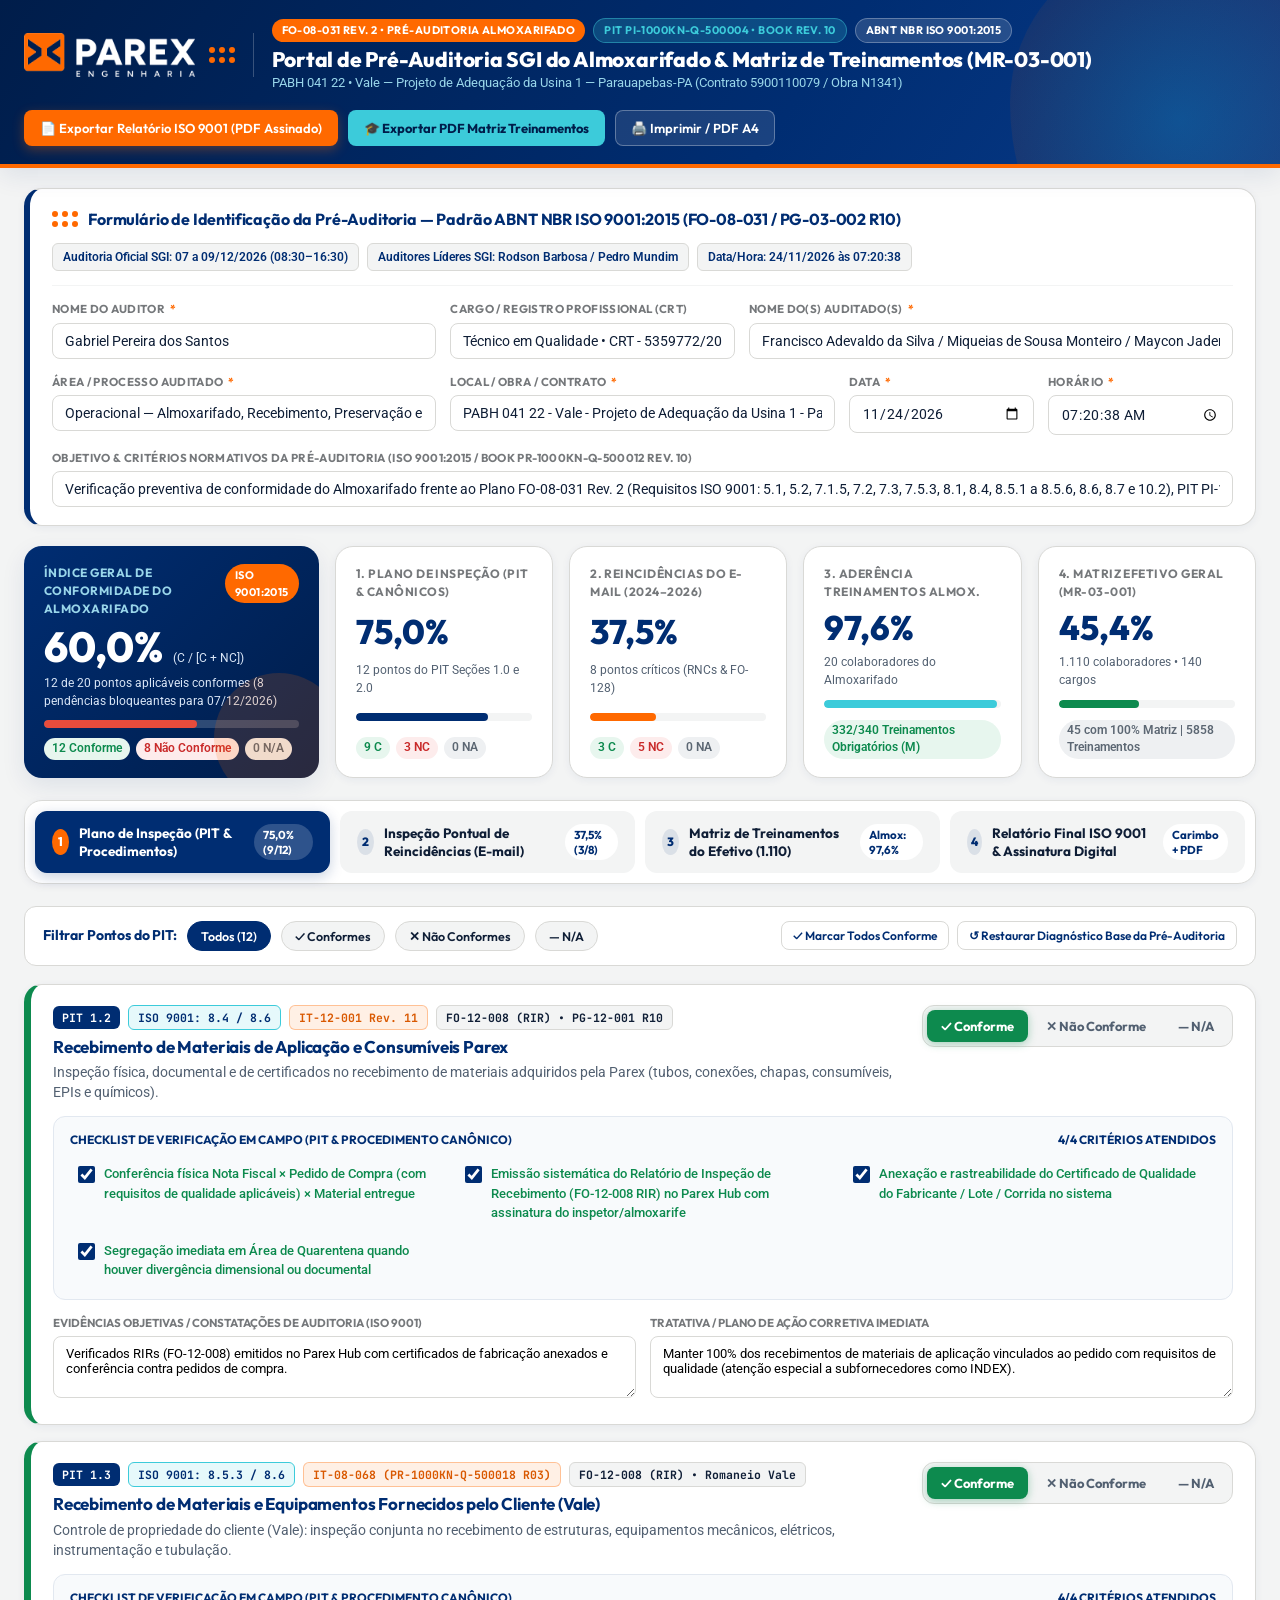
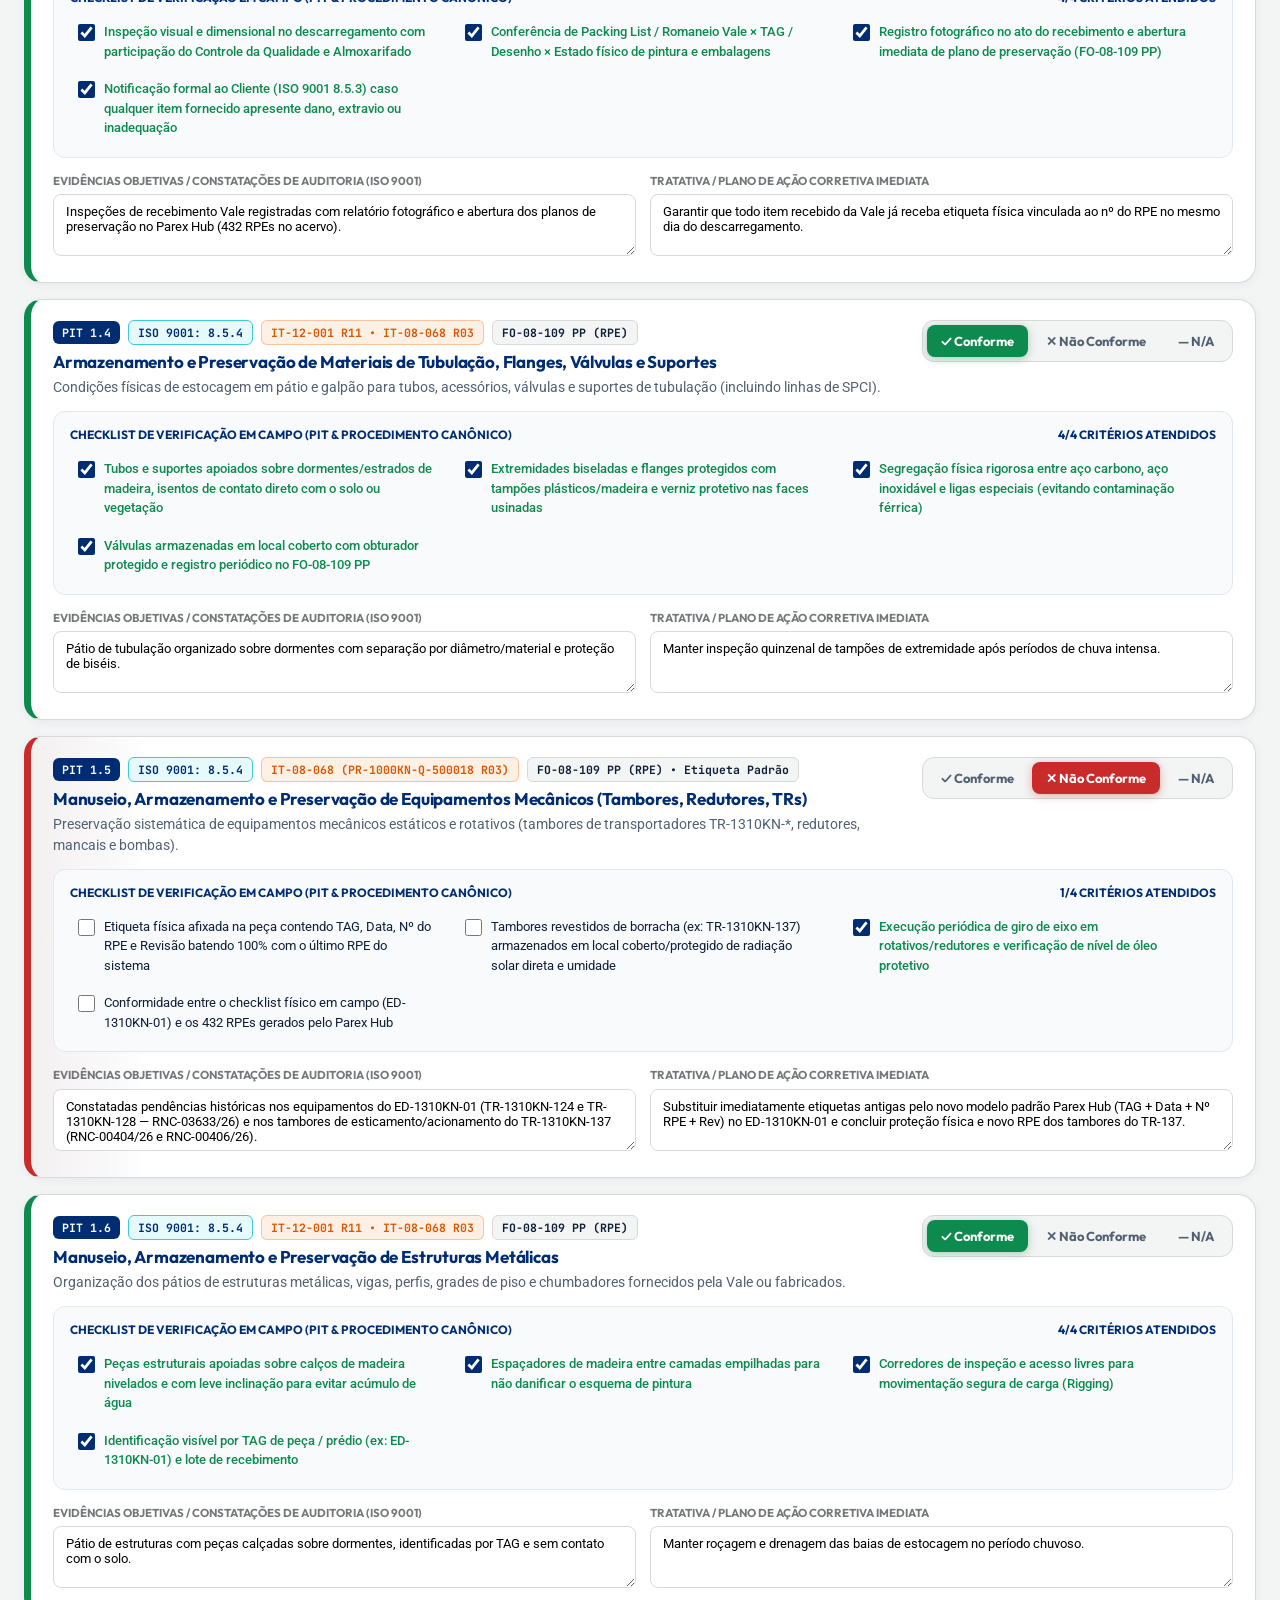
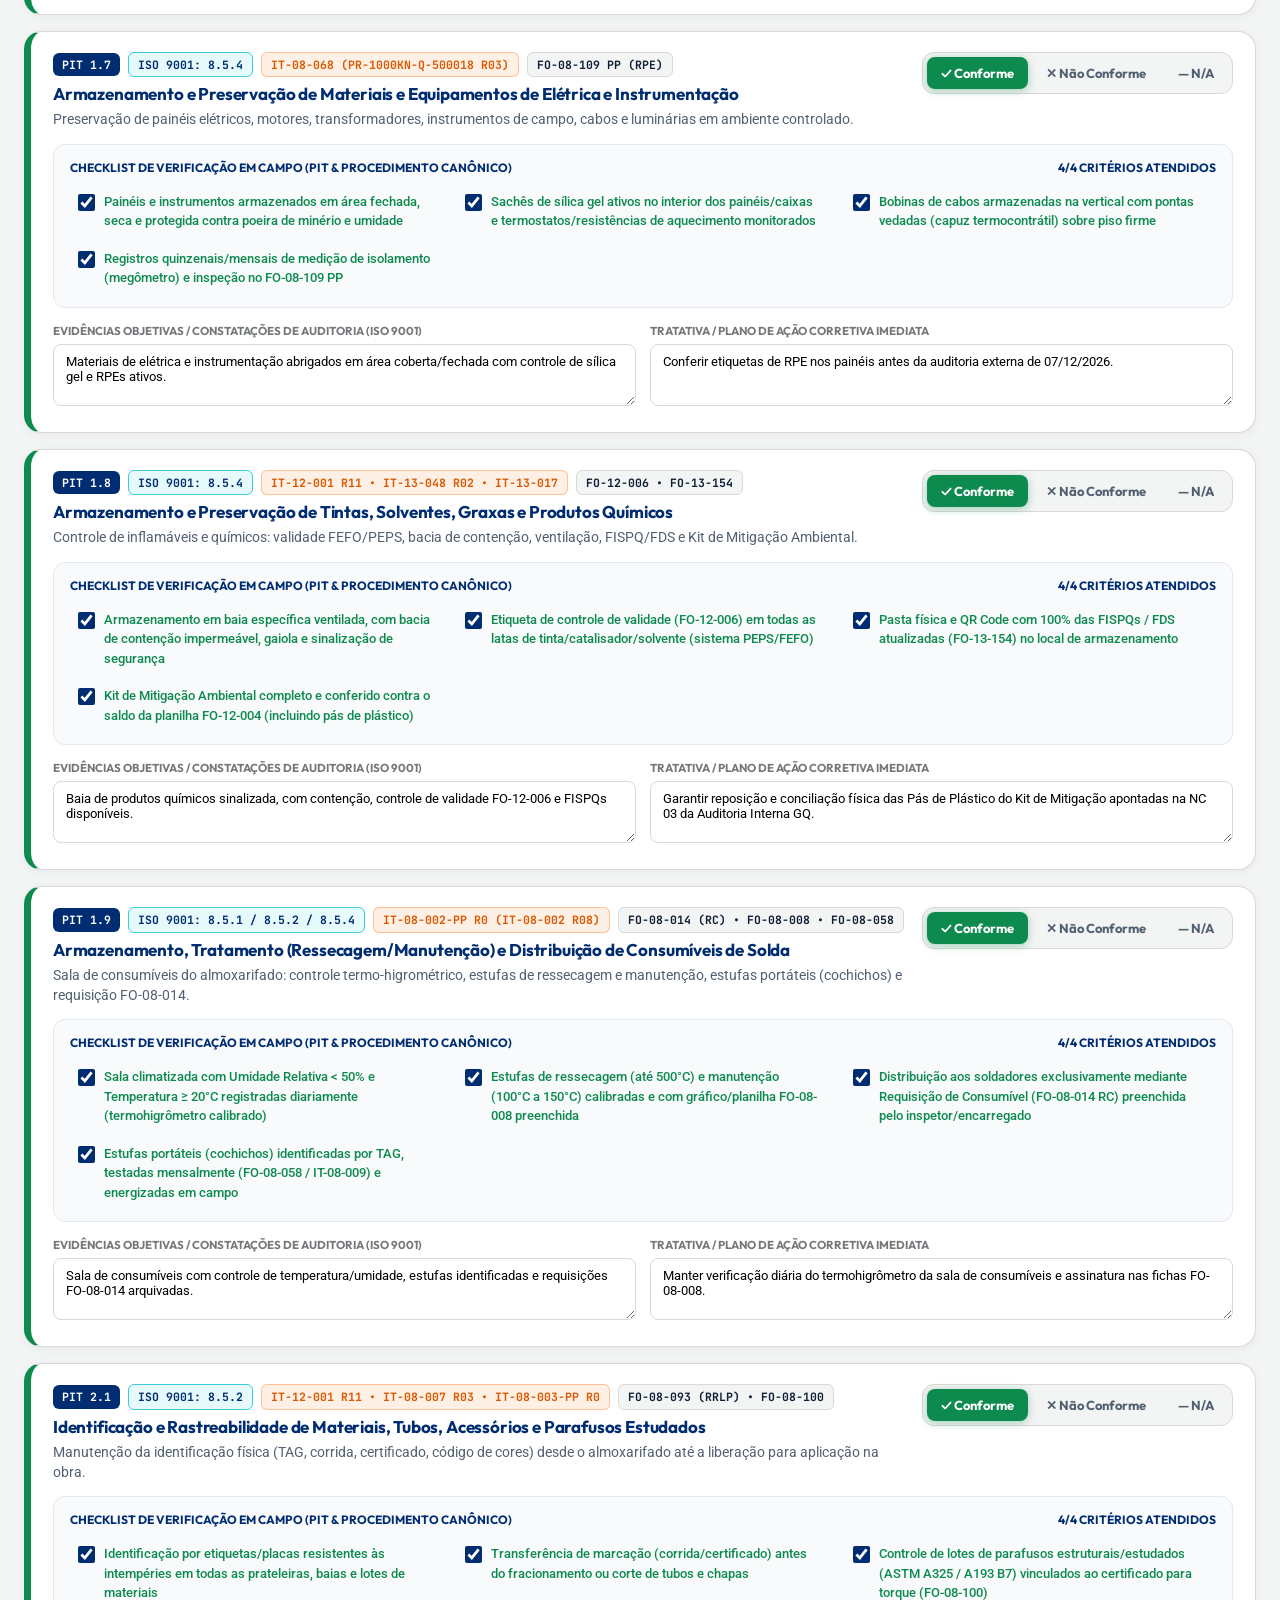
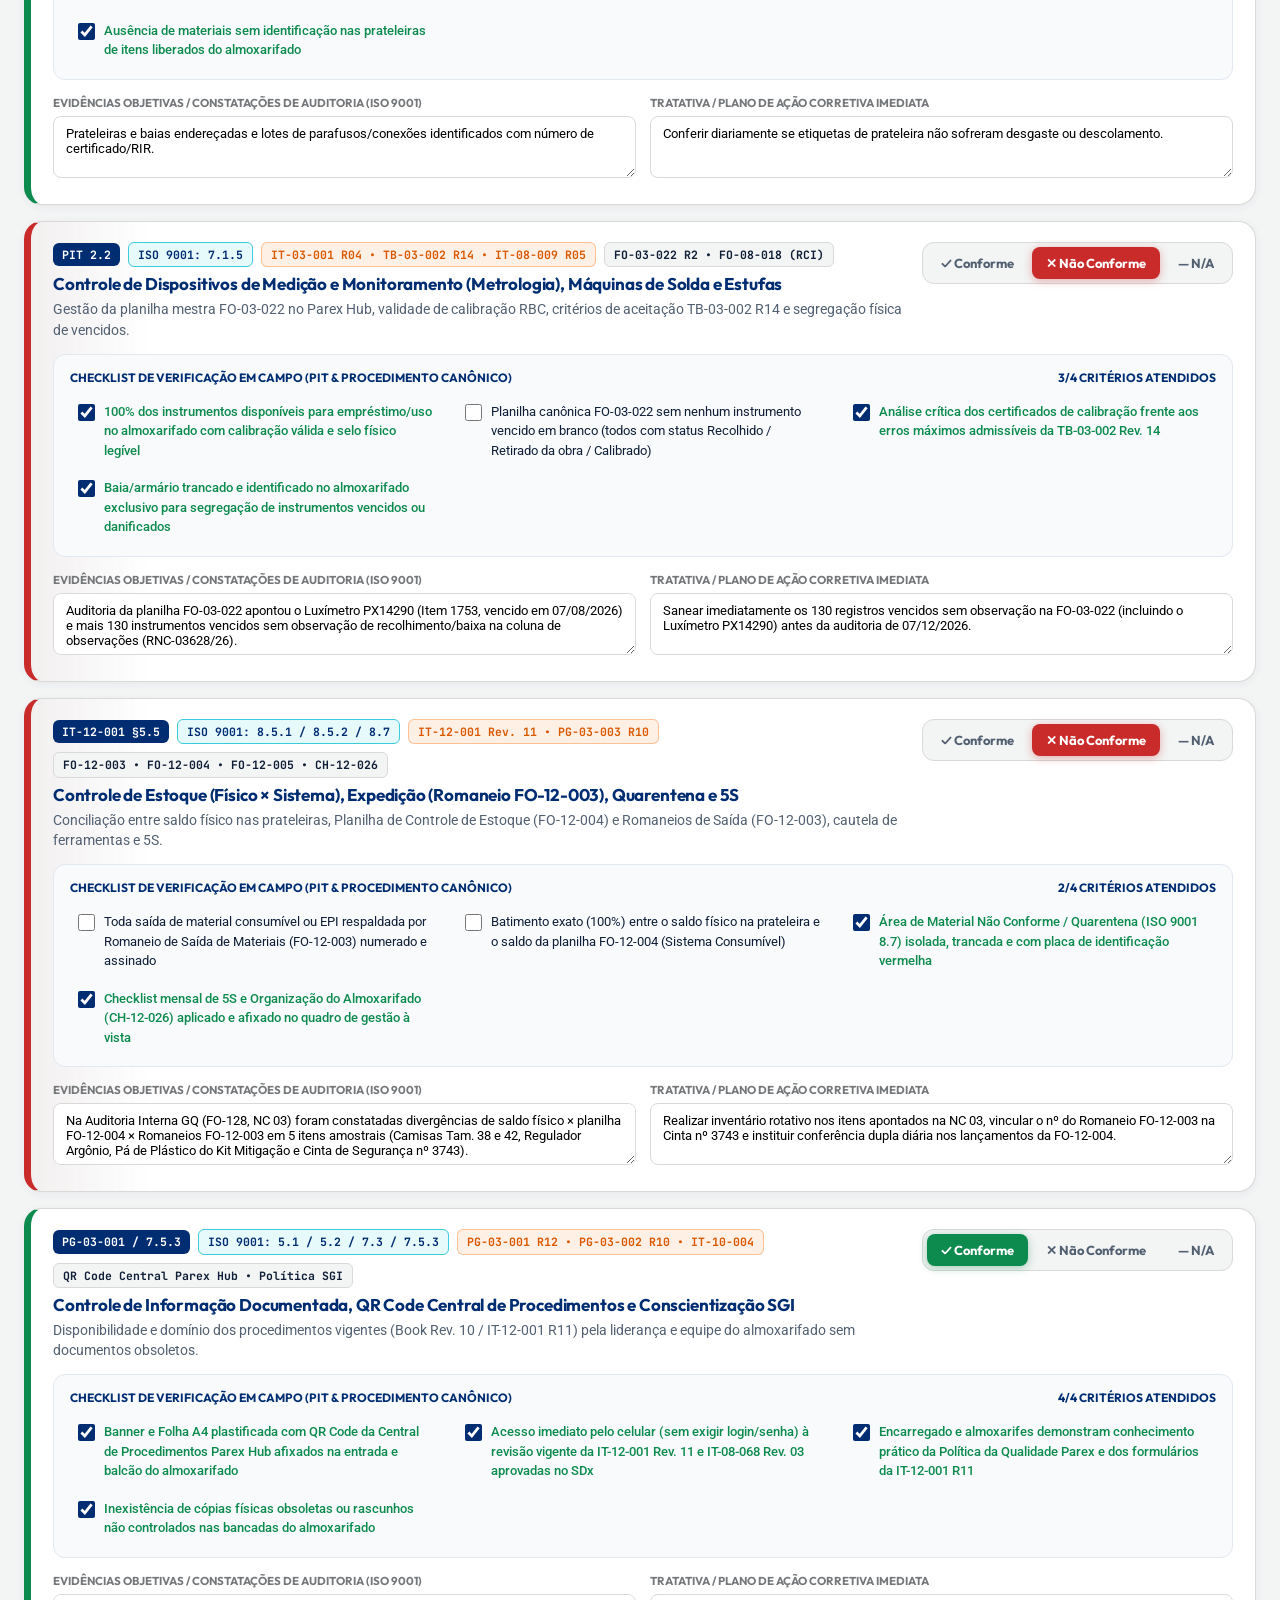
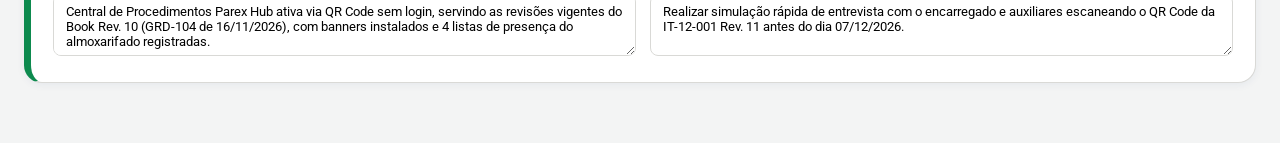
==== index.html @ 3cb8ddc9 "feat(sgi): portal pre-auditoria almoxarifado ISO 9001 + matriz treinamentos MR-03-001 (1110 efetivos" ====
<!DOCTYPE html>
<html lang="pt-BR">
<head>
  <meta charset="UTF-8" />
  <meta name="viewport" content="width=device-width, initial-scale=1.0" />
  <title>PAREX ENGENHARIA | Pré-Auditoria do Almoxarifado & Matriz de Treinamentos (ISO 9001:2015)</title>
  <link rel="icon" type="image/png" href="assets/icon-192.png" />
  <link rel="preconnect" href="https://fonts.googleapis.com" />
  <link rel="preconnect" href="https://fonts.gstatic.com" crossorigin />
  <link href="https://fonts.googleapis.com/css2?family=JetBrains+Mono:wght@500;600;700&family=Outfit:wght@300;400;600;700;800&family=Roboto:wght@400;500;700&display=swap" rel="stylesheet" />
  <link rel="stylesheet" href="styles.css" />
</head>
<body>

  <!-- ==================== TOP BRAND HEADER (PAREX BRANDBOOK 2024) ==================== -->
  <header class="brand-header">
    <div class="header-inner">
      <div class="brand-identity">
        <div class="brand-logo-wrap">
          <img src="assets/parex-logo-negativa.png" alt="Parex Engenharia S/A" class="brand-logo" />
          <div class="parex-dots" aria-hidden="true">
            <span></span><span></span><span></span>
            <span></span><span></span><span></span>
          </div>
        </div>
        <div class="brand-titles">
          <div class="doc-badge-row">
            <span class="badge-pill badge-orange">FO-08-031 REV. 2 • PRÉ-AUDITORIA ALMOXARIFADO</span>
            <span class="badge-pill badge-cyan">PIT PI-1000KN-Q-500004 • BOOK REV. 10</span>
            <span class="badge-pill badge-iso">ABNT NBR ISO 9001:2015</span>
          </div>
          <h1>Portal de Pré-Auditoria SGI do Almoxarifado &amp; Matriz de Treinamentos (MR-03-001)</h1>
          <p>PABH 041 22 • Vale — Projeto de Adequação da Usina 1 — Parauapebas-PA (Contrato 5900110079 / Obra N1341)</p>
        </div>
      </div>

      <div class="header-actions no-print">
        <button type="button" class="btn btn-primary" onclick="window.PAREX_PDF.exportFullAuditPDF()">
          <span>📄 Exportar Relatório ISO 9001 (PDF Assinado)</span>
        </button>
        <button type="button" class="btn btn-cyan" onclick="window.PAREX_PDF.exportTrainingMatrixPDF()">
          <span>🎓 Exportar PDF Matriz Treinamentos</span>
        </button>
        <button type="button" class="btn btn-outline-light" onclick="window.PAREX_APP.switchTab('relatorio'); setTimeout(() => window.print(), 250);">
          <span>🖨️ Imprimir / PDF A4</span>
        </button>
      </div>
    </div>
  </header>

  <main class="main-container">

    <!-- ==================== ISO 9001 IDENTIFICATION FORM HEADER ==================== -->
    <section class="iso-header-card" aria-label="Dados de Identificação da Auditoria ISO 9001">
      <div class="iso-card-top">
        <div class="iso-card-title">
          <div class="parex-dots" aria-hidden="true">
            <span></span><span></span><span></span>
            <span></span><span></span><span></span>
          </div>
          <h2>Formulário de Identificação da Pré-Auditoria — Padrão ABNT NBR ISO 9001:2015 (FO-08-031 / PG-03-002 R10)</h2>
        </div>
        <div class="iso-meta-badges">
          <span class="meta-tag">Auditoria Oficial SGI: 07 a 09/12/2026 (08:30–16:30)</span>
          <span class="meta-tag">Auditores Líderes SGI: Rodson Barbosa / Pedro Mundim</span>
          <span class="meta-tag" id="liveTimestampBadge">Data/Hora: --/--/---- --:--:--</span>
        </div>
      </div>

      <div class="iso-form-grid">
        <div class="form-group col-4">
          <label for="metaAuditor">Nome do Auditor <span class="req-star">*</span></label>
          <input type="text" id="metaAuditor" class="form-control" value="Gabriel Pereira dos Santos" placeholder="Nome completo do auditor" />
        </div>
        <div class="form-group col-3">
          <label for="metaAuditorRole">Cargo / Registro Profissional (CRT)</label>
          <input type="text" id="metaAuditorRole" class="form-control" value="Técnico em Qualidade • CRT - 5359772/2024" />
        </div>
        <div class="form-group col-5">
          <label for="metaAuditado">Nome do(s) Auditado(s) <span class="req-star">*</span></label>
          <input type="text" id="metaAuditado" class="form-control" value="Francisco Adevaldo da Silva / Miqueias de Sousa Monteiro / Maycon Jader P. Muniz" placeholder="Responsáveis pelo Almoxarifado / Suprimentos" />
        </div>

        <div class="form-group col-4">
          <label for="metaArea">Área / Processo Auditado <span class="req-star">*</span></label>
          <input type="text" id="metaArea" class="form-control" value="Operacional — Almoxarifado, Recebimento, Preservação e Metrologia" />
        </div>
        <div class="form-group col-4">
          <label for="metaLocal">Local / Obra / Contrato <span class="req-star">*</span></label>
          <input type="text" id="metaLocal" class="form-control" value="PABH 041 22 - Vale - Projeto de Adequação da Usina 1 - Parauapebas-PA (N1341)" />
        </div>
        <div class="form-group col-2">
          <label for="metaData">Data <span class="req-star">*</span></label>
          <input type="date" id="metaData" class="form-control" value="2026-11-24" />
        </div>
        <div class="form-group col-2">
          <label for="metaHora">Horário <span class="req-star">*</span></label>
          <input type="time" id="metaHora" class="form-control" step="1" value="09:30:00" />
        </div>

        <div class="form-group col-12">
          <label for="metaObjetivo">Objetivo &amp; Critérios Normativos da Pré-Auditoria (ISO 9001:2015 / Book PR-1000KN-Q-500012 Rev. 10)</label>
          <input type="text" id="metaObjetivo" class="form-control" value="Verificação preventiva de conformidade do Almoxarifado frente ao Plano FO-08-031 Rev. 2 (Requisitos ISO 9001: 5.1, 5.2, 7.1.5, 7.2, 7.3, 7.5.3, 8.1, 8.4, 8.5.1 a 8.5.6, 8.6, 8.7 e 10.2), PIT PI-1000KN-Q-500004 (Seções 1.0 e 2.0), Reincidências SGI 2024–2026 e Matriz MR-03-001 Rev. 8." />
        </div>
      </div>
    </section>

    <!-- ==================== EXECUTIVE COMPLIANCE SCORECARD ==================== -->
    <section class="kpi-dashboard" aria-label="Indicadores de Conformidade do Almoxarifado">
      <div class="kpi-card kpi-hero">
        <div class="kpi-top">
          <span class="kpi-label">ÍNDICE GERAL DE CONFORMIDADE DO ALMOXARIFADO</span>
          <span class="badge-pill badge-orange" id="kpiOverallBadge">ISO 9001:2015</span>
        </div>
        <div class="kpi-value-row">
          <span class="kpi-value" id="kpiOverallPct">0,0%</span>
          <span class="kpi-sub" id="kpiOverallFormula">(C / [C + NC])</span>
        </div>
        <div class="kpi-sub" id="kpiOverallSummaryText">Calculando itens auditados do PIT + Reincidências...</div>
        <div class="progress-track">
          <div class="progress-fill" id="kpiOverallBar" style="width: 0%;"></div>
        </div>
        <div class="kpi-counts">
          <span class="count-pill count-c" id="kpiOverallC">0 Conforme</span>
          <span class="count-pill count-nc" id="kpiOverallNC">0 Não Conforme</span>
          <span class="count-pill count-na" id="kpiOverallNA">0 N/A</span>
        </div>
      </div>

      <div class="kpi-card">
        <div class="kpi-top">
          <span class="kpi-label">1. PLANO DE INSPEÇÃO (PIT &amp; CANÔNICOS)</span>
        </div>
        <div class="kpi-value-row">
          <span class="kpi-value" id="kpiPitPct">0,0%</span>
        </div>
        <div class="kpi-sub" id="kpiPitSub">12 pontos do PIT Seções 1.0 e 2.0</div>
        <div class="progress-track">
          <div class="progress-fill" id="kpiPitBar" style="width: 0%; background-color: var(--parex-navy);"></div>
        </div>
        <div class="kpi-counts">
          <span class="count-pill count-c" id="kpiPitC">0 C</span>
          <span class="count-pill count-nc" id="kpiPitNC">0 NC</span>
          <span class="count-pill count-na" id="kpiPitNA">0 NA</span>
        </div>
      </div>

      <div class="kpi-card">
        <div class="kpi-top">
          <span class="kpi-label">2. REINCIDÊNCIAS DO E-MAIL (2024–2026)</span>
        </div>
        <div class="kpi-value-row">
          <span class="kpi-value" id="kpiRecPct">0,0%</span>
        </div>
        <div class="kpi-sub" id="kpiRecSub">8 pontos críticos (RNCs &amp; FO-128)</div>
        <div class="progress-track">
          <div class="progress-fill" id="kpiRecBar" style="width: 0%; background-color: var(--parex-orange);"></div>
        </div>
        <div class="kpi-counts">
          <span class="count-pill count-c" id="kpiRecC">0 C</span>
          <span class="count-pill count-nc" id="kpiRecNC">0 NC</span>
          <span class="count-pill count-na" id="kpiRecNA">0 NA</span>
        </div>
      </div>

      <div class="kpi-card">
        <div class="kpi-top">
          <span class="kpi-label">3. ADERÊNCIA TREINAMENTOS ALMOX.</span>
        </div>
        <div class="kpi-value-row">
          <span class="kpi-value" id="kpiAlmoxTrainPct">0,0%</span>
        </div>
        <div class="kpi-sub" id="kpiAlmoxTrainSub">20 colaboradores do Almoxarifado</div>
        <div class="progress-track">
          <div class="progress-fill" id="kpiAlmoxTrainBar" style="width: 0%; background-color: var(--parex-cyan);"></div>
        </div>
        <div class="kpi-counts">
          <span class="count-pill count-c" id="kpiAlmoxTrainDone">0 Treinamentos OK</span>
        </div>
      </div>

      <div class="kpi-card">
        <div class="kpi-top">
          <span class="kpi-label">4. MATRIZ EFETIVO GERAL (MR-03-001)</span>
        </div>
        <div class="kpi-value-row">
          <span class="kpi-value" id="kpiGlobalTrainPct">0,0%</span>
        </div>
        <div class="kpi-sub" id="kpiGlobalTrainSub">1.110 colaboradores • 140 cargos</div>
        <div class="progress-track">
          <div class="progress-fill" id="kpiGlobalTrainBar" style="width: 0%; background-color: var(--status-c);"></div>
        </div>
        <div class="kpi-counts">
          <span class="count-pill count-na" id="kpiGlobalTrainCount">0 Colaboradores Qualificados</span>
        </div>
      </div>
    </section>

    <!-- ==================== NAVIGATION TABS ==================== -->
    <nav class="nav-tabs-bar" aria-label="Navegação de Módulos da Pré-Auditoria">
      <button type="button" class="nav-tab active" data-tab="pit" onclick="window.PAREX_APP.switchTab('pit')">
        <span class="nav-tab-left">
          <span class="tab-num">1</span>
          <span>Plano de Inspeção (PIT &amp; Procedimentos)</span>
        </span>
        <span class="tab-badge" id="badgeTabPit">12 Itens</span>
      </button>

      <button type="button" class="nav-tab" data-tab="reincidencias" onclick="window.PAREX_APP.switchTab('reincidencias')">
        <span class="nav-tab-left">
          <span class="tab-num">2</span>
          <span>Inspeção Pontual de Reincidências (E-mail)</span>
        </span>
        <span class="tab-badge" id="badgeTabRec">8 Críticos</span>
      </button>

      <button type="button" class="nav-tab" data-tab="treinamentos" onclick="window.PAREX_APP.switchTab('treinamentos')">
        <span class="nav-tab-left">
          <span class="tab-num">3</span>
          <span>Matriz de Treinamentos do Efetivo (1.110)</span>
        </span>
        <span class="tab-badge" id="badgeTabTrain">140 Cargos</span>
      </button>

      <button type="button" class="nav-tab" data-tab="relatorio" onclick="window.PAREX_APP.switchTab('relatorio')">
        <span class="nav-tab-left">
          <span class="tab-num">4</span>
          <span>Relatório Final ISO 9001 &amp; Assinatura Digital</span>
        </span>
        <span class="tab-badge" id="badgeTabReport">Carimbo + PDF</span>
      </button>
    </nav>

    <!-- ==================== TAB 1: PLANO DE INSPEÇÃO (PIT & PROCEDIMENTOS CANÔNICOS) ==================== -->
    <section id="panel-pit" class="tab-panel active" aria-label="Pontos do Plano de Inspeção PIT e Procedimentos Canônicos">
      <div class="section-toolbar">
        <div class="toolbar-left">
          <strong class="font-display" style="color: var(--parex-navy);">Filtrar Pontos do PIT:</strong>
          <button type="button" class="filter-chip active" data-pit-filter="ALL" onclick="window.PAREX_APP.filterPit('ALL')">Todos (12)</button>
          <button type="button" class="filter-chip" data-pit-filter="C" onclick="window.PAREX_APP.filterPit('C')">✓ Conformes</button>
          <button type="button" class="filter-chip" data-pit-filter="NC" onclick="window.PAREX_APP.filterPit('NC')">✕ Não Conformes</button>
          <button type="button" class="filter-chip" data-pit-filter="NA" onclick="window.PAREX_APP.filterPit('NA')">— N/A</button>
        </div>
        <div class="toolbar-right">
          <button type="button" class="btn btn-sm btn-outline" onclick="window.PAREX_APP.markAllSection('pit', 'C')">✓ Marcar Todos Conforme</button>
          <button type="button" class="btn btn-sm btn-outline" onclick="window.PAREX_APP.resetToBaseline()">↺ Restaurar Diagnóstico Base da Pré-Auditoria</button>
        </div>
      </div>

      <div id="pitCardsContainer" class="inspection-grid"></div>
    </section>

    <!-- ==================== TAB 2: INSPEÇÃO PONTUAL DE REINCIDÊNCIAS DO E-MAIL ==================== -->
    <section id="panel-reincidencias" class="tab-panel" aria-label="Inspeção Pontual de Reincidências do Almoxarifado">
      <div class="section-toolbar">
        <div class="toolbar-left">
          <strong class="font-display" style="color: var(--parex-navy);">Reincidências SGI (E-mail 23/11/2026 — Gleidson Mesquita &amp; Edson Batista + FO-128):</strong>
          <button type="button" class="filter-chip active" data-rec-filter="ALL" onclick="window.PAREX_APP.filterRec('ALL')">Todas (8)</button>
          <button type="button" class="filter-chip" data-rec-filter="NC" onclick="window.PAREX_APP.filterRec('NC')">✕ Pendentes / Não Conformes</button>
          <button type="button" class="filter-chip" data-rec-filter="C" onclick="window.PAREX_APP.filterRec('C')">✓ Saneadas / Conformes</button>
        </div>
        <div class="toolbar-right">
          <button type="button" class="btn btn-sm btn-primary" onclick="window.PAREX_PDF.exportRecurrencesPDF()">📄 Exportar Relatório Pontual de Reincidências (PDF Assinado)</button>
        </div>
      </div>

      <div id="recCardsContainer" class="inspection-grid"></div>
    </section>

    <!-- ==================== TAB 3: MATRIZ DE TREINAMENTOS DO EFETIVO (MR-03-001 × 1.110) ==================== -->
    <section id="panel-treinamentos" class="tab-panel" aria-label="Matriz de Treinamentos do Efetivo MR-03-001">
      <div class="section-toolbar">
        <div class="toolbar-left">
          <strong class="font-display" style="color: var(--parex-navy);">Atalhos de Setor (MR-03-001 R8):</strong>
          <button type="button" class="filter-chip active" data-sector-chip="ADM::Almoxarifado" onclick="window.PAREX_APP.setMatrixSectorFilter('ADM::Almoxarifado')">📦 Só Almoxarifado (20)</button>
          <button type="button" class="filter-chip" data-sector-chip="ALL" onclick="window.PAREX_APP.setMatrixSectorFilter('ALL')">👥 Todo o Efetivo (1.110)</button>
          <button type="button" class="filter-chip" data-sector-chip="ADM::Controle da qualidade" onclick="window.PAREX_APP.setMatrixSectorFilter('ADM::Controle da qualidade')">🔍 Controle da Qualidade (34)</button>
          <button type="button" class="filter-chip" data-sector-chip="OP::Solda" onclick="window.PAREX_APP.setMatrixSectorFilter('OP::Solda')">🔥 Solda (99)</button>
          <button type="button" class="filter-chip" data-sector-chip="ADM::Compras" onclick="window.PAREX_APP.setMatrixSectorFilter('ADM::Compras')">🛒 Suprimentos / Compras</button>
          <button type="button" class="filter-chip" data-sector-chip="AUDIT_HIGHLIGHTS" onclick="window.PAREX_APP.setMatrixSectorFilter('AUDIT_HIGHLIGHTS')">⚠️ Citados no E-mail / Auditoria</button>
        </div>
        <div class="toolbar-right">
          <button type="button" class="btn btn-sm btn-cyan" onclick="window.PAREX_PDF.exportTrainingMatrixPDF()">📄 Exportar Relatório PDF da Matriz (Com Carimbo e Rubrica)</button>
        </div>
      </div>

      <div class="matrix-layout">
        <!-- Left Column: Filterable Roster of 1,110 Employees -->
        <aside class="employee-roster-card">
          <div class="roster-header">
            <h3>Efetivo Presente (23/11/2026)</h3>
            <span class="badge-pill badge-orange" id="rosterCountBadge">20 Colaboradores</span>
          </div>

          <div class="roster-filters">
            <div class="form-group">
              <label for="matrixSectorSelect">1. Filtrar por Área / Disciplina da Matriz (MR-03-001)</label>
              <select id="matrixSectorSelect" class="form-control" onchange="window.PAREX_APP.onMatrixFilterChange()"></select>
            </div>

            <div class="form-group">
              <label for="matrixCargoSelect">2. Filtrar por Cargo / Função (140 Cargos)</label>
              <select id="matrixCargoSelect" class="form-control" onchange="window.PAREX_APP.onMatrixFilterChange()"></select>
            </div>

            <div style="display: grid; grid-template-columns: 1fr 1fr; gap: 8px;">
              <div class="form-group">
                <label for="matrixStatusSelect">3. Status Ponto</label>
                <select id="matrixStatusSelect" class="form-control" onchange="window.PAREX_APP.onMatrixFilterChange()">
                  <option value="ALL">Todos os Status</option>
                  <option value="PRESENTE">PRESENTE (Dia/Turno)</option>
                  <option value="FALTA">FALTA</option>
                  <option value="FÉRIAS">FÉRIAS</option>
                  <option value="FOLGA">FOLGA DE CAMPO</option>
                  <option value="ATESTADO">ATESTADO</option>
                </select>
              </div>
              <div class="form-group">
                <label for="matrixSearchInput">4. Buscar Nome / Chapa</label>
                <input type="search" id="matrixSearchInput" class="form-control" placeholder="Ex: Miqueias, 030282..." oninput="window.PAREX_APP.onMatrixFilterChange()" />
              </div>
            </div>
          </div>

          <div id="employeeRosterList" class="roster-list"></div>
        </aside>

        <!-- Right Column: Selected Employee Qualification Matrix -->
        <div class="employee-detail-card" id="employeeDetailPanel">
          <!-- Populated dynamically by app.js -->
        </div>
      </div>
    </section>

    <!-- ==================== TAB 4: RELATÓRIO FINAL ISO 9001 & ASSINATURA DIGITAL ==================== -->
    <section id="panel-relatorio" class="tab-panel" aria-label="Relatório Consolidado de Pré-Auditoria e Assinatura Digital">
      <div class="section-toolbar no-print">
        <div class="toolbar-left">
          <strong class="font-display" style="color: var(--parex-navy);">Exportação Oficial com Assinatura Digital, Carimbo, Rubrica, Data e Horário:</strong>
        </div>
        <div class="toolbar-right">
          <button type="button" class="btn btn-primary" onclick="window.PAREX_PDF.exportFullAuditPDF()">📄 Baixar PDF Completo ISO 9001</button>
          <button type="button" class="btn btn-navy" onclick="window.PAREX_PDF.exportRecurrencesPDF()">🎯 Baixar PDF Reincidências</button>
          <button type="button" class="btn btn-cyan" onclick="window.PAREX_PDF.exportTrainingMatrixPDF()">🎓 Baixar PDF Matriz Treinamentos</button>
          <button type="button" class="btn btn-outline" onclick="window.print()">🖨️ Imprimir A4</button>
          <button type="button" class="btn btn-outline" onclick="window.PAREX_APP.exportBackupJSON()">💾 Exportar JSON</button>
          <button type="button" class="btn btn-outline" onclick="window.PAREX_APP.shareWhatsAppSummary()">📲 Resumo WhatsApp</button>
        </div>
      </div>

      <div class="report-sheet" id="printableReportSheet">
        <div class="report-sheet-header">
          <div style="display: flex; align-items: center; gap: 16px;">
            <img src="assets/parex-logo-positiva.png" alt="Parex Engenharia S/A" class="report-logo-pos" />
            <div>
              <div style="font-family: 'Outfit', sans-serif; font-size: 11px; font-weight: 800; color: var(--parex-orange); text-transform: uppercase; letter-spacing: 0.05em;">
                SISTEMA DE GESTÃO INTEGRADO — QUALIDADE (ABNT NBR ISO 9001:2015)
              </div>
              <h2 style="font-size: 20px; font-weight: 800; color: var(--parex-navy);">
                RELATÓRIO DE PRÉ-AUDITORIA DO ALMOXARIFADO &amp; MATRIZ DE TREINAMENTOS
              </h2>
              <div style="font-size: 12.5px; color: var(--parex-text-muted);">
                Baseado no Plano da Auditoria FO-08-031 Rev. 2 • PIT PI-1000KN-Q-500004 • Book PR-1000KN-Q-500012 Rev. 10 • MR-03-001 Rev. 8
              </div>
            </div>
          </div>

          <div class="report-doc-box">
            <div><strong>Código: FO-08-031 / PG-03-002 R10</strong></div>
            <div>Contrato Vale: 5900110079 (Obra N1341)</div>
            <div>Escopo: PABH 041 22 — Adequação da Usina 1</div>
            <div id="reportHeaderTimestamp">Emissão: 24/11/2026 09:30:00</div>
          </div>
        </div>

        <!-- Identification Table -->
        <table class="report-meta-table">
          <tbody>
            <tr>
              <th>Auditor Responsável</th>
              <td id="repAuditor">Gabriel Pereira dos Santos (Técnico em Qualidade • CRT - 5359772/2024)</td>
              <th>Data e Horário</th>
              <td id="repDataHora">24/11/2026 às 09:30:00</td>
            </tr>
            <tr>
              <th>Auditado(s)</th>
              <td id="repAuditado">Francisco Adevaldo da Silva / Miqueias de Sousa Monteiro / Maycon Jader P. Muniz</td>
              <th>Área / Setor</th>
              <td id="repArea">Operacional — Almoxarifado, Recebimento, Preservação e Metrologia</td>
            </tr>
            <tr>
              <th>Local / Escopo</th>
              <td colspan="3" id="repLocal">PABH 041 22 - Vale - Projeto de Adequação da Usina 1 - Parauapebas-PA (N1341)</td>
            </tr>
            <tr>
              <th>Critérios ISO 9001</th>
              <td colspan="3" id="repObjetivo">Requisitos ISO 9001:2015 aplicáveis ao Almoxarifado: 5.1, 5.2, 7.1.5, 7.2, 7.3, 7.5.3, 8.1, 8.4, 8.5.1, 8.5.2, 8.5.3, 8.5.4, 8.5.6, 8.6, 8.7 e 10.2.</td>
            </tr>
          </tbody>
        </table>

        <!-- Executive Scorecard Boxes -->
        <div class="report-summary-grid">
          <div class="report-summary-box" style="border-color: var(--parex-navy); background: #F0F5FC;">
            <div style="font-size: 11px; font-weight: 700; text-transform: uppercase; color: var(--parex-navy);">CONFORMIDADE GERAL ALMOXARIFADO</div>
            <div class="big-num" id="repOverallPct">0,0%</div>
            <div style="font-size: 11.5px; color: var(--parex-text-muted);" id="repOverallCounts">0 C / 0 NC / 0 NA</div>
          </div>
          <div class="report-summary-box">
            <div style="font-size: 11px; font-weight: 700; text-transform: uppercase; color: var(--parex-cool-gray-9);">PLANO DE INSPEÇÃO (PIT)</div>
            <div class="big-num" id="repPitPct">0,0%</div>
            <div style="font-size: 11.5px; color: var(--parex-text-muted);" id="repPitCounts">0 C / 0 NC</div>
          </div>
          <div class="report-summary-box">
            <div style="font-size: 11px; font-weight: 700; text-transform: uppercase; color: var(--parex-orange-dark);">REINCIDÊNCIAS (E-MAIL SGI)</div>
            <div class="big-num" id="repRecPct" style="color: var(--parex-orange-dark);">0,0%</div>
            <div style="font-size: 11.5px; color: var(--parex-text-muted);" id="repRecCounts">0 C / 0 NC</div>
          </div>
          <div class="report-summary-box">
            <div style="font-size: 11px; font-weight: 700; text-transform: uppercase; color: var(--status-c);">MATRIZ TREINAMENTOS ALMOX.</div>
            <div class="big-num" id="repTrainPct" style="color: var(--status-c);">0,0%</div>
            <div style="font-size: 11.5px; color: var(--parex-text-muted);" id="repTrainCounts">20 Colaboradores Auditados</div>
          </div>
        </div>

        <!-- Detailed Tables Rendered Dynamically -->
        <h3 style="font-size: 15px; color: var(--parex-navy); margin-bottom: 8px; text-transform: uppercase;">
          1. Resultados do Plano de Inspeção do Almoxarifado (PIT PI-1000KN-Q-500004 &amp; Procedimentos Canônicos)
        </h3>
        <table class="report-table" id="repPitTable">
          <thead>
            <tr>
              <th style="width: 11%;">Código / ISO</th>
              <th style="width: 24%;">Ponto de Inspeção &amp; Procedimento</th>
              <th style="width: 11%;">Status</th>
              <th style="width: 29%;">Evidências Objetivas Constatadas</th>
              <th style="width: 25%;">Tratativa / Ação Corretiva</th>
            </tr>
          </thead>
          <tbody></tbody>
        </table>

        <h3 style="font-size: 15px; color: var(--parex-navy); margin-bottom: 8px; text-transform: uppercase;">
          2. Inspeção Pontual de Reincidências e Pendências Críticas do Almoxarifado (E-mail SGI 23/11/2026 &amp; FO-128)
        </h3>
        <table class="report-table" id="repRecTable">
          <thead>
            <tr>
              <th style="width: 13%;">RNC / Histórico</th>
              <th style="width: 24%;">Reincidência / Escopo Pontual</th>
              <th style="width: 11%;">Status</th>
              <th style="width: 27%;">Verificação Física &amp; Documental</th>
              <th style="width: 25%;">Plano de Ação / Bloqueio</th>
            </tr>
          </thead>
          <tbody></tbody>
        </table>

        <h3 style="font-size: 15px; color: var(--parex-navy); margin-bottom: 8px; text-transform: uppercase;">
          3. Resumo de Conformidade da Matriz de Treinamentos — Equipe do Almoxarifado &amp; Destaques da Auditoria (MR-03-001 Rev. 8)
        </h3>
        <table class="report-table" id="repTrainTable">
          <thead>
            <tr>
              <th style="width: 9%;">Chapa</th>
              <th style="width: 26%;">Colaborador</th>
              <th style="width: 22%;">Cargo / Função</th>
              <th style="width: 11%;">Status Ponto</th>
              <th style="width: 18%;">Obrigatórios (M) Concluídos</th>
              <th style="width: 14%;">% Aderência</th>
            </tr>
          </thead>
          <tbody></tbody>
        </table>

        <!-- ==================== MANDATORY SIGNATURE, STAMP & RUBRIC FOOTER ==================== -->
        <div class="signature-footer-panel">
          <div class="signatures-grid">
            <!-- Auditor Official Stamp + Blue Ink Rubric -->
            <div class="sig-box sig-box-auditor">
              <div style="font-family: 'Outfit', sans-serif; font-size: 11.5px; font-weight: 700; color: var(--parex-navy); text-transform: uppercase;">
                ASSINATURA DIGITAL, CARIMBO E RUBRICA DO AUDITOR
              </div>
              <div class="stamp-rubric-container">
                <img src="assets/carimbo-gabriel.png" alt="Carimbo e Rubrica Gabriel Pereira dos Santos - Técnico em Qualidade CRT 5359772/2024" class="stamp-img" />
              </div>
              <div class="sig-line">
                <div class="sig-name" id="sigAuditorName">Gabriel Pereira dos Santos</div>
                <div class="sig-role" id="sigAuditorRole">Técnico em Qualidade • CRT - 5359772/2024 • Parex Engenharia S/A</div>
                <div class="sig-timestamp-bar">
                  <span>🔏 ASSINADO EM:</span>
                  <span id="sigTimestampText">24/11/2026 às 09:30:00</span>
                </div>
              </div>
            </div>

            <!-- Auditee Digital Signature Pad -->
            <div class="sig-box">
              <div style="font-family: 'Outfit', sans-serif; font-size: 11.5px; font-weight: 700; color: var(--parex-cool-gray-9); text-transform: uppercase;">
                CIÊNCIA DO(S) AUDITADO(S) — ALMOXARIFADO / SUPRIMENTOS
              </div>
              <div class="auditee-canvas-wrap">
                <canvas id="auditeeSigCanvas" width="340" height="115" title="Assine aqui com o mouse ou toque"></canvas>
                <div class="no-print" style="display: flex; gap: 8px;">
                  <button type="button" class="btn btn-sm btn-outline" onclick="window.PAREX_APP.clearAuditeeSignature()">Limpar Rubrica do Auditado</button>
                  <button type="button" class="btn btn-sm btn-outline" onclick="window.PAREX_APP.stampAuditeeAck()">Gerar Rubrica Digital de Ciência</button>
                </div>
              </div>
              <div class="sig-line">
                <div class="sig-name" id="sigAuditadoName">Francisco Adevaldo da Silva / Miqueias de Sousa Monteiro</div>
                <div class="sig-role" id="sigAuditadoArea">Responsável pela Área Auditada — Almoxarifado Usina 1 (N1341)</div>
                <div class="sig-timestamp-bar" style="background: var(--parex-cool-gray-9);">
                  <span>📅 DATA / HORA:</span>
                  <span id="sigAuditadoTimestampText">24/11/2026 às 09:30:00</span>
                </div>
              </div>
            </div>
          </div>
        </div>
      </div>
    </section>

  </main>

  <!-- Scripts -->
  <script src="assets/vendor/jspdf.umd.min.js"></script>
  <script src="assets-b64.js"></script>
  <script src="data.js"></script>
  <script src="app.js"></script>
  <script src="pdf-export.js"></script>
</body>
</html>
---- styles.css ----
/* ==========================================================================
   PAREX ENGENHARIA S/A — BRANDBOOK 2024 OFFICIAL DESIGN SYSTEM
   Pré-Auditoria do Almoxarifado & Matriz de Treinamentos (ISO 9001:2015)
   Colors:
     - Pantone 288 C (Primary Navy):   #002D72
     - Pantone 1505 C (Vibrant Orange): #FF6900
     - Ice Background:                  #F3F4F4
     - Pantone 2226 C (Support Cyan):   #3CCBDA
     - Pantone 2975 C (Light Sky):      #99D6EA
     - Pantone 489 C (Warm Peach):      #ECC3B2
     - Pantone Warm Gray 1 C:           #D7D2CB
     - Pantone Cool Grey 1 C:           #D9D9D6
     - Pantone Cool Grey 9 C:           #75787B
   Typography: Outfit (Display/Headings) + Roboto (Body) + JetBrains Mono
   ========================================================================== */

:root {
  --parex-navy: #002D72;
  --parex-navy-dark: #001D4A;
  --parex-navy-light: #0A4194;
  --parex-orange: #FF6900;
  --parex-orange-dark: #D95800;
  --parex-orange-soft: #FFF0E5;
  --parex-cyan: #3CCBDA;
  --parex-cyan-soft: #E6F9FB;
  --parex-sky: #99D6EA;
  --parex-peach: #ECC3B2;
  --parex-warm-gray: #D7D2CB;
  --parex-cool-gray-1: #D9D9D6;
  --parex-cool-gray-9: #75787B;
  --parex-bg: #F3F4F4;
  --parex-surface: #FFFFFF;
  --parex-text: #0F1E36;
  --parex-text-muted: #526071;
  --parex-border: #D9D9D6;

  --status-c: #0D8A4E;
  --status-c-bg: #E7F6EE;
  --status-c-border: #86D4AE;
  --status-nc: #C92A2A;
  --status-nc-bg: #FDECEC;
  --status-nc-border: #F59F9F;
  --status-na: #5C6773;
  --status-na-bg: #EEF0F2;
  --status-na-border: #C5CCD3;
  --status-warn: #D95800;
  --status-warn-bg: #FFF3E6;

  --radius-sm: 8px;
  --radius-md: 12px;
  --radius-lg: 18px;
  --radius-xl: 24px;
  --shadow-sm: 0 2px 8px rgba(0, 45, 114, 0.06);
  --shadow-md: 0 8px 24px rgba(0, 45, 114, 0.09);
  --shadow-lg: 0 14px 36px rgba(0, 45, 114, 0.14);
}

* {
  box-sizing: border-box;
  margin: 0;
  padding: 0;
}

html, body {
  font-family: 'Roboto', -apple-system, BlinkMacSystemFont, sans-serif;
  background-color: var(--parex-bg);
  color: var(--parex-text);
  line-height: 1.5;
  font-size: 14px;
  -webkit-font-smoothing: antialiased;
}

h1, h2, h3, h4, h5, h6, .font-display {
  font-family: 'Outfit', sans-serif;
  letter-spacing: -0.01em;
}

.mono {
  font-family: 'JetBrains Mono', monospace;
}

/* ==================== TOP BRAND HEADER ==================== */
.brand-header {
  background: linear-gradient(125deg, var(--parex-navy-dark) 0%, var(--parex-navy) 62%, #083B8A 100%);
  color: #FFFFFF;
  position: relative;
  overflow: hidden;
  border-bottom: 4px solid var(--parex-orange);
  box-shadow: var(--shadow-md);
}

.brand-header::before {
  content: "";
  position: absolute;
  right: -70px;
  top: -50px;
  width: 340px;
  height: 340px;
  border-radius: 42% 58% 60% 40% / 45% 45% 55% 55%;
  background: radial-gradient(circle, rgba(60, 203, 218, 0.18) 0%, rgba(255, 105, 0, 0.08) 70%, transparent 100%);
  pointer-events: none;
}

.header-inner {
  max-width: 1440px;
  margin: 0 auto;
  padding: 18px 24px;
  display: flex;
  flex-wrap: wrap;
  align-items: center;
  justify-content: space-between;
  gap: 18px;
  position: relative;
  z-index: 2;
}

.brand-identity {
  display: flex;
  align-items: center;
  gap: 18px;
}

.brand-logo-wrap {
  display: flex;
  align-items: center;
  gap: 14px;
  padding-right: 18px;
  border-right: 1px solid rgba(255, 255, 255, 0.22);
}

.brand-logo {
  height: 44px;
  width: auto;
  object-fit: contain;
}

/* Parex Brandbook 3x2 Orange Dot Matrix */
.parex-dots {
  display: grid;
  grid-template-columns: repeat(3, 6px);
  grid-template-rows: repeat(2, 6px);
  gap: 4px;
}

.parex-dots span {
  width: 6px;
  height: 6px;
  border-radius: 50%;
  background-color: var(--parex-orange);
  display: block;
}

.brand-titles .doc-badge-row {
  display: flex;
  flex-wrap: wrap;
  align-items: center;
  gap: 8px;
  margin-bottom: 4px;
}

.badge-pill {
  display: inline-flex;
  align-items: center;
  gap: 5px;
  padding: 3px 10px;
  border-radius: 999px;
  font-family: 'Outfit', sans-serif;
  font-size: 11px;
  font-weight: 700;
  text-transform: uppercase;
  letter-spacing: 0.04em;
}

.badge-orange {
  background-color: var(--parex-orange);
  color: #FFFFFF;
}

.badge-cyan {
  background-color: rgba(60, 203, 218, 0.2);
  color: var(--parex-cyan);
  border: 1px solid rgba(60, 203, 218, 0.45);
}

.badge-iso {
  background-color: rgba(255, 255, 255, 0.14);
  color: #FFFFFF;
  border: 1px solid rgba(255, 255, 255, 0.28);
}

.brand-titles h1 {
  font-size: 21px;
  font-weight: 800;
  color: #FFFFFF;
  line-height: 1.2;
}

.brand-titles p {
  font-size: 12.5px;
  color: var(--parex-sky);
  margin-top: 2px;
}

.header-actions {
  display: flex;
  flex-wrap: wrap;
  align-items: center;
  gap: 10px;
}

.btn {
  display: inline-flex;
  align-items: center;
  justify-content: center;
  gap: 7px;
  padding: 9px 15px;
  border-radius: var(--radius-sm);
  font-family: 'Outfit', sans-serif;
  font-weight: 600;
  font-size: 13px;
  cursor: pointer;
  border: 1px solid transparent;
  transition: all 0.18s ease;
  text-decoration: none;
  white-space: nowrap;
}

.btn-primary {
  background-color: var(--parex-orange);
  color: #FFFFFF;
  box-shadow: 0 4px 12px rgba(255, 105, 0, 0.3);
}

.btn-primary:hover {
  background-color: var(--parex-orange-dark);
  transform: translateY(-1px);
}

.btn-navy {
  background-color: var(--parex-navy);
  color: #FFFFFF;
}

.btn-navy:hover {
  background-color: var(--parex-navy-light);
}

.btn-cyan {
  background-color: var(--parex-cyan);
  color: var(--parex-navy-dark);
  font-weight: 700;
}

.btn-cyan:hover {
  background-color: #2BB8C7;
}

.btn-outline-light {
  background-color: rgba(255, 255, 255, 0.1);
  color: #FFFFFF;
  border-color: rgba(255, 255, 255, 0.3);
}

.btn-outline-light:hover {
  background-color: rgba(255, 255, 255, 0.2);
}

.btn-outline {
  background-color: #FFFFFF;
  color: var(--parex-navy);
  border-color: var(--parex-border);
}

.btn-outline:hover {
  border-color: var(--parex-navy);
  background-color: #F7FAFC;
}

.btn-sm {
  padding: 6px 11px;
  font-size: 12px;
}

/* ==================== MAIN CONTAINER ==================== */
.main-container {
  max-width: 1440px;
  margin: 0 auto;
  padding: 20px 24px 60px;
}

/* ==================== ISO 9001 FORM HEADER CARD ==================== */
.iso-header-card {
  background: var(--parex-surface);
  border-radius: var(--radius-lg);
  box-shadow: var(--shadow-sm);
  border: 1px solid var(--parex-border);
  border-left: 6px solid var(--parex-navy);
  padding: 18px 22px;
  margin-bottom: 20px;
}

.iso-card-top {
  display: flex;
  flex-wrap: wrap;
  align-items: center;
  justify-content: space-between;
  gap: 12px;
  padding-bottom: 14px;
  margin-bottom: 14px;
  border-bottom: 1px solid var(--parex-bg);
}

.iso-card-title {
  display: flex;
  align-items: center;
  gap: 10px;
}

.iso-card-title h2 {
  font-size: 16px;
  font-weight: 700;
  color: var(--parex-navy);
}

.iso-meta-badges {
  display: flex;
  flex-wrap: wrap;
  gap: 8px;
  font-size: 12px;
}

.meta-tag {
  background: var(--parex-bg);
  color: var(--parex-navy);
  padding: 4px 10px;
  border-radius: 6px;
  font-weight: 600;
  border: 1px solid var(--parex-border);
}

.iso-form-grid {
  display: grid;
  grid-template-columns: repeat(12, 1fr);
  gap: 14px;
}

.form-group {
  display: flex;
  flex-direction: column;
  gap: 5px;
}

.col-4 { grid-column: span 4; }
.col-3 { grid-column: span 3; }
.col-5 { grid-column: span 5; }
.col-6 { grid-column: span 6; }
.col-2 { grid-column: span 2; }
.col-12 { grid-column: span 12; }

.form-group label {
  font-family: 'Outfit', sans-serif;
  font-size: 11.5px;
  font-weight: 700;
  text-transform: uppercase;
  color: var(--parex-cool-gray-9);
  letter-spacing: 0.03em;
  display: flex;
  align-items: center;
  gap: 5px;
}

.form-group label .req-star {
  color: var(--parex-orange);
}

.form-control {
  width: 100%;
  padding: 9px 12px;
  border: 1.5px solid var(--parex-border);
  border-radius: var(--radius-sm);
  font-family: 'Roboto', sans-serif;
  font-size: 13.5px;
  color: var(--parex-text);
  background-color: #FFFFFF;
  transition: border-color 0.15s, box-shadow 0.15s;
}

.form-control:focus {
  outline: none;
  border-color: var(--parex-navy);
  box-shadow: 0 0 0 3px rgba(0, 45, 114, 0.12);
}

/* ==================== KPI EXECUTIVE SCORECARD ==================== */
.kpi-dashboard {
  display: grid;
  grid-template-columns: 1.35fr repeat(4, 1fr);
  gap: 16px;
  margin-bottom: 22px;
}

.kpi-card {
  background: var(--parex-surface);
  border-radius: var(--radius-lg);
  padding: 18px 20px;
  border: 1px solid var(--parex-border);
  box-shadow: var(--shadow-sm);
  display: flex;
  flex-direction: column;
  justify-content: space-between;
  position: relative;
  overflow: hidden;
}

.kpi-card.kpi-hero {
  background: linear-gradient(135deg, var(--parex-navy) 0%, var(--parex-navy-dark) 100%);
  color: #FFFFFF;
  border: none;
  box-shadow: var(--shadow-md);
}

.kpi-card.kpi-hero::after {
  content: "";
  position: absolute;
  right: -25px;
  bottom: -25px;
  width: 130px;
  height: 130px;
  border-radius: 50%;
  background: rgba(255, 105, 0, 0.16);
  pointer-events: none;
}

.kpi-top {
  display: flex;
  align-items: flex-start;
  justify-content: space-between;
  gap: 8px;
}

.kpi-label {
  font-family: 'Outfit', sans-serif;
  font-size: 12px;
  font-weight: 700;
  text-transform: uppercase;
  letter-spacing: 0.04em;
  color: var(--parex-cool-gray-9);
}

.kpi-hero .kpi-label {
  color: var(--parex-sky);
}

.kpi-value-row {
  display: flex;
  align-items: baseline;
  gap: 10px;
  margin: 8px 0 6px;
}

.kpi-value {
  font-family: 'Outfit', sans-serif;
  font-size: 34px;
  font-weight: 800;
  line-height: 1;
  color: var(--parex-navy);
}

.kpi-hero .kpi-value {
  font-size: 42px;
  color: #FFFFFF;
}

.kpi-sub {
  font-size: 12px;
  color: var(--parex-text-muted);
}

.kpi-hero .kpi-sub {
  color: #D9E6F7;
}

.progress-track {
  width: 100%;
  height: 8px;
  background-color: var(--parex-bg);
  border-radius: 999px;
  overflow: hidden;
  margin-top: 10px;
}

.kpi-hero .progress-track {
  background-color: rgba(255, 255, 255, 0.18);
}

.progress-fill {
  height: 100%;
  border-radius: 999px;
  background-color: var(--parex-orange);
  transition: width 0.35s ease, background-color 0.3s ease;
}

.kpi-counts {
  display: flex;
  flex-wrap: wrap;
  gap: 6px;
  margin-top: 10px;
  font-size: 11.5px;
  font-weight: 600;
}

.count-pill {
  padding: 2px 8px;
  border-radius: 999px;
}

.count-c { background: var(--status-c-bg); color: var(--status-c); }
.count-nc { background: var(--status-nc-bg); color: var(--status-nc); }
.count-na { background: var(--status-na-bg); color: var(--status-na); }

/* ==================== NAVIGATION TABS ==================== */
.nav-tabs-bar {
  display: flex;
  flex-wrap: wrap;
  gap: 10px;
  background: var(--parex-surface);
  padding: 10px;
  border-radius: var(--radius-lg);
  border: 1px solid var(--parex-border);
  box-shadow: var(--shadow-sm);
  margin-bottom: 22px;
  position: sticky;
  top: 10px;
  z-index: 40;
}

.nav-tab {
  flex: 1;
  min-width: 210px;
  display: flex;
  align-items: center;
  justify-content: space-between;
  gap: 10px;
  padding: 12px 16px;
  border-radius: var(--radius-md);
  border: 1.5px solid transparent;
  background: var(--parex-bg);
  color: var(--parex-text);
  font-family: 'Outfit', sans-serif;
  font-weight: 700;
  font-size: 13.5px;
  cursor: pointer;
  transition: all 0.18s ease;
  text-align: left;
}

.nav-tab:hover {
  border-color: var(--parex-navy-light);
  background: #FFFFFF;
}

.nav-tab.active {
  background: var(--parex-navy);
  color: #FFFFFF;
  border-color: var(--parex-navy);
  box-shadow: 0 4px 14px rgba(0, 45, 114, 0.22);
}

.nav-tab-left {
  display: flex;
  align-items: center;
  gap: 10px;
}

.tab-num {
  width: 26px;
  height: 26px;
  border-radius: 50%;
  background: rgba(0, 45, 114, 0.1);
  color: var(--parex-navy);
  display: inline-flex;
  align-items: center;
  justify-content: center;
  font-size: 12px;
  font-weight: 800;
}

.nav-tab.active .tab-num {
  background: var(--parex-orange);
  color: #FFFFFF;
}

.tab-badge {
  padding: 3px 9px;
  border-radius: 999px;
  font-size: 11.5px;
  font-weight: 700;
  background: #FFFFFF;
  color: var(--parex-navy);
}

.nav-tab.active .tab-badge {
  background: rgba(255, 255, 255, 0.18);
  color: #FFFFFF;
}

.tab-panel {
  display: none;
}

.tab-panel.active {
  display: block;
}

/* ==================== SECTION TOOLBAR & FILTERS ==================== */
.section-toolbar {
  background: var(--parex-surface);
  border-radius: var(--radius-md);
  border: 1px solid var(--parex-border);
  padding: 14px 18px;
  margin-bottom: 18px;
  display: flex;
  flex-wrap: wrap;
  align-items: center;
  justify-content: space-between;
  gap: 14px;
}

.toolbar-left {
  display: flex;
  flex-wrap: wrap;
  align-items: center;
  gap: 10px;
}

.toolbar-right {
  display: flex;
  flex-wrap: wrap;
  align-items: center;
  gap: 8px;
}

.filter-chip {
  padding: 6px 13px;
  border-radius: 999px;
  border: 1px solid var(--parex-border);
  background: var(--parex-bg);
  color: var(--parex-text);
  font-family: 'Outfit', sans-serif;
  font-size: 12.5px;
  font-weight: 600;
  cursor: pointer;
  transition: all 0.15s;
}

.filter-chip:hover {
  border-color: var(--parex-navy);
}

.filter-chip.active {
  background: var(--parex-navy);
  color: #FFFFFF;
  border-color: var(--parex-navy);
}

/* ==================== INSPECTION CARDS (PIT & REINCIDÊNCIAS) ==================== */
.inspection-grid {
  display: flex;
  flex-direction: column;
  gap: 16px;
}

.audit-card {
  background: var(--parex-surface);
  border-radius: var(--radius-lg);
  border: 1.5px solid var(--parex-border);
  box-shadow: var(--shadow-sm);
  padding: 20px 22px;
  transition: border-color 0.2s, box-shadow 0.2s;
  position: relative;
}

.audit-card.status-C {
  border-left: 7px solid var(--status-c);
}

.audit-card.status-NC {
  border-left: 7px solid var(--status-nc);
  background: linear-gradient(to right, rgba(201, 42, 42, 0.025), #FFFFFF 120px);
}

.audit-card.status-NA {
  border-left: 7px solid var(--status-na);
  opacity: 0.9;
}

.audit-card.recurrence-card {
  border-top: 3px solid var(--parex-orange);
}

.audit-card-header {
  display: flex;
  flex-wrap: wrap;
  align-items: flex-start;
  justify-content: space-between;
  gap: 16px;
  margin-bottom: 14px;
}

.audit-card-meta {
  display: flex;
  flex-wrap: wrap;
  align-items: center;
  gap: 8px;
  margin-bottom: 6px;
}

.code-tag {
  font-family: 'JetBrains Mono', monospace;
  font-size: 11.5px;
  font-weight: 700;
  padding: 3px 9px;
  border-radius: 6px;
  background: var(--parex-navy);
  color: #FFFFFF;
}

.code-tag.rnc-tag {
  background: var(--status-nc);
  color: #FFFFFF;
}

.code-tag.iso-tag {
  background: var(--parex-cyan-soft);
  color: var(--parex-navy);
  border: 1px solid var(--parex-cyan);
}

.code-tag.proc-tag {
  background: var(--parex-orange-soft);
  color: var(--parex-orange-dark);
  border: 1px solid rgba(255, 105, 0, 0.35);
}

.code-tag.fo-tag {
  background: var(--parex-bg);
  color: var(--parex-text);
  border: 1px solid var(--parex-border);
}

.audit-card-title {
  font-size: 17px;
  font-weight: 700;
  color: var(--parex-navy);
  line-height: 1.3;
}

.audit-card-desc {
  font-size: 13.5px;
  color: var(--parex-text-muted);
  margin-top: 4px;
}

/* Status Decision Buttons (Conforme / Não Conforme / N/A) */
.decision-group {
  display: inline-flex;
  background: var(--parex-bg);
  padding: 4px;
  border-radius: var(--radius-md);
  border: 1px solid var(--parex-border);
  gap: 4px;
  flex-shrink: 0;
}

.decision-btn {
  padding: 8px 14px;
  border-radius: var(--radius-sm);
  border: none;
  background: transparent;
  font-family: 'Outfit', sans-serif;
  font-size: 13px;
  font-weight: 700;
  cursor: pointer;
  display: inline-flex;
  align-items: center;
  gap: 6px;
  color: var(--parex-text-muted);
  transition: all 0.16s ease;
}

.decision-btn:hover {
  background: rgba(255, 255, 255, 0.8);
  color: var(--parex-text);
}

.decision-btn.btn-c.active {
  background: var(--status-c);
  color: #FFFFFF;
  box-shadow: 0 2px 8px rgba(13, 138, 78, 0.35);
}

.decision-btn.btn-nc.active {
  background: var(--status-nc);
  color: #FFFFFF;
  box-shadow: 0 2px 8px rgba(201, 42, 42, 0.35);
}

.decision-btn.btn-na.active {
  background: var(--status-na);
  color: #FFFFFF;
}

/* Sub-criteria checklist inside each inspection card */
.criteria-box {
  background: #F8FAFC;
  border: 1px solid #E2E8F0;
  border-radius: var(--radius-md);
  padding: 14px 16px;
  margin-bottom: 14px;
}

.criteria-box-title {
  font-family: 'Outfit', sans-serif;
  font-size: 12px;
  font-weight: 700;
  text-transform: uppercase;
  color: var(--parex-navy);
  margin-bottom: 10px;
  display: flex;
  align-items: center;
  justify-content: space-between;
}

.criteria-list {
  display: grid;
  grid-template-columns: repeat(auto-fit, minmax(300px, 1fr));
  gap: 8px 16px;
}

.criteria-item {
  display: flex;
  align-items: flex-start;
  gap: 9px;
  font-size: 13px;
  color: var(--parex-text);
  cursor: pointer;
  padding: 5px 8px;
  border-radius: 6px;
  transition: background 0.15s;
}

.criteria-item:hover {
  background: rgba(0, 45, 114, 0.04);
}

.criteria-item input[type="checkbox"] {
  width: 17px;
  height: 17px;
  margin-top: 2px;
  accent-color: var(--parex-navy);
  cursor: pointer;
  flex-shrink: 0;
}

.criteria-item.checked span {
  color: var(--status-c);
  font-weight: 500;
}

.audit-inputs-row {
  display: grid;
  grid-template-columns: 1fr 1fr;
  gap: 14px;
}

.audit-input-col label {
  display: block;
  font-family: 'Outfit', sans-serif;
  font-size: 11.5px;
  font-weight: 700;
  text-transform: uppercase;
  color: var(--parex-cool-gray-9);
  margin-bottom: 5px;
}

.audit-textarea {
  width: 100%;
  min-height: 62px;
  padding: 9px 12px;
  border: 1px solid var(--parex-border);
  border-radius: var(--radius-sm);
  font-family: 'Roboto', sans-serif;
  font-size: 13px;
  resize: vertical;
}

.audit-textarea:focus {
  outline: none;
  border-color: var(--parex-navy);
}

/* ==================== TRAINING MATRIX (MR-03-001 × 1.110 EFETIVO) ==================== */
.matrix-layout {
  display: grid;
  grid-template-columns: 440px 1fr;
  gap: 20px;
  align-items: start;
}

.employee-roster-card {
  background: var(--parex-surface);
  border-radius: var(--radius-lg);
  border: 1px solid var(--parex-border);
  box-shadow: var(--shadow-sm);
  overflow: hidden;
  display: flex;
  flex-direction: column;
  max-height: 820px;
}

.roster-header {
  background: var(--parex-navy);
  color: #FFFFFF;
  padding: 14px 18px;
  display: flex;
  align-items: center;
  justify-content: space-between;
}

.roster-header h3 {
  font-size: 15px;
  font-weight: 700;
}

.roster-filters {
  padding: 14px;
  background: #F8FAFC;
  border-bottom: 1px solid var(--parex-border);
  display: flex;
  flex-direction: column;
  gap: 10px;
}

.roster-list {
  overflow-y: auto;
  flex: 1;
  divide-y: 1px solid var(--parex-bg);
}

.emp-item {
  padding: 12px 16px;
  border-bottom: 1px solid #EEF2F6;
  cursor: pointer;
  display: flex;
  align-items: center;
  justify-content: space-between;
  gap: 10px;
  transition: background 0.15s;
}

.emp-item:hover {
  background: #F1F6FB;
}

.emp-item.active {
  background: #E6F0FA;
  border-left: 5px solid var(--parex-orange);
}

.emp-info-main {
  min-width: 0;
}

.emp-name {
  font-family: 'Outfit', sans-serif;
  font-weight: 700;
  font-size: 13.5px;
  color: var(--parex-navy);
  white-space: nowrap;
  overflow: hidden;
  text-overflow: ellipsis;
}

.emp-sub {
  font-size: 11.5px;
  color: var(--parex-text-muted);
  display: flex;
  flex-wrap: wrap;
  gap: 6px;
  margin-top: 2px;
}

.emp-pct-badge {
  font-family: 'Outfit', sans-serif;
  font-weight: 800;
  font-size: 12.5px;
  padding: 4px 10px;
  border-radius: 999px;
  flex-shrink: 0;
}

.pct-high { background: var(--status-c-bg); color: var(--status-c); }
.pct-mid { background: var(--status-warn-bg); color: var(--status-warn); }
.pct-low { background: var(--status-nc-bg); color: var(--status-nc); }

/* Right Panel: Selected Employee Training Detail */
.employee-detail-card {
  background: var(--parex-surface);
  border-radius: var(--radius-lg);
  border: 1px solid var(--parex-border);
  box-shadow: var(--shadow-sm);
  padding: 22px;
}

.emp-profile-banner {
  background: linear-gradient(135deg, #F8FAFC 0%, #EDF3FA 100%);
  border: 1px solid #D5E2F2;
  border-left: 6px solid var(--parex-navy);
  border-radius: var(--radius-md);
  padding: 16px 20px;
  margin-bottom: 18px;
  display: flex;
  flex-wrap: wrap;
  align-items: center;
  justify-content: space-between;
  gap: 16px;
}

.emp-profile-title h3 {
  font-size: 20px;
  font-weight: 800;
  color: var(--parex-navy);
}

.emp-meta-grid {
  display: flex;
  flex-wrap: wrap;
  gap: 8px 16px;
  margin-top: 6px;
  font-size: 12.5px;
  color: var(--parex-text-muted);
}

.emp-meta-grid strong {
  color: var(--parex-text);
}

.training-table-wrap {
  overflow-x: auto;
  border: 1px solid var(--parex-border);
  border-radius: var(--radius-md);
}

.training-table {
  width: 100%;
  border-collapse: collapse;
  font-size: 13px;
}

.training-table th {
  background: var(--parex-navy);
  color: #FFFFFF;
  font-family: 'Outfit', sans-serif;
  font-weight: 700;
  font-size: 12px;
  text-transform: uppercase;
  padding: 11px 14px;
  text-align: left;
}

.training-table td {
  padding: 10px 14px;
  border-bottom: 1px solid #EEF2F6;
  vertical-align: middle;
}

.training-table tr:hover td {
  background: #F9FBFD;
}

.training-table tr.row-trained td {
  background: rgba(13, 138, 78, 0.04);
}

.req-badge {
  display: inline-flex;
  align-items: center;
  justify-content: center;
  padding: 2px 8px;
  border-radius: 6px;
  font-family: 'Outfit', sans-serif;
  font-weight: 800;
  font-size: 11px;
}

.req-M {
  background: var(--parex-orange-soft);
  color: var(--parex-orange-dark);
  border: 1px solid rgba(255, 105, 0, 0.4);
}

.req-D {
  background: var(--parex-cyan-soft);
  color: var(--parex-navy);
  border: 1px solid var(--parex-cyan);
}

/* ==================== REPORT & SIGNATURE BLOCK ==================== */
.report-sheet {
  background: #FFFFFF;
  border-radius: var(--radius-lg);
  border: 1px solid var(--parex-border);
  box-shadow: var(--shadow-md);
  padding: 32px 36px;
  max-width: 1140px;
  margin: 0 auto;
}

.report-sheet-header {
  display: flex;
  flex-wrap: wrap;
  align-items: center;
  justify-content: space-between;
  gap: 16px;
  padding-bottom: 18px;
  border-bottom: 3px solid var(--parex-navy);
  margin-bottom: 22px;
}

.report-logo-pos {
  height: 48px;
  width: auto;
}

.report-doc-box {
  text-align: right;
  font-size: 12px;
  color: var(--parex-text-muted);
}

.report-doc-box strong {
  color: var(--parex-navy);
  font-family: 'Outfit', sans-serif;
  font-size: 14px;
}

.report-meta-table {
  width: 100%;
  border-collapse: collapse;
  margin-bottom: 22px;
  font-size: 13px;
}

.report-meta-table th,
.report-meta-table td {
  border: 1px solid var(--parex-border);
  padding: 8px 12px;
  text-align: left;
}

.report-meta-table th {
  background: #F3F6FA;
  color: var(--parex-navy);
  font-family: 'Outfit', sans-serif;
  font-weight: 700;
  font-size: 11.5px;
  text-transform: uppercase;
  width: 16%;
}

.report-summary-grid {
  display: grid;
  grid-template-columns: repeat(4, 1fr);
  gap: 14px;
  margin-bottom: 24px;
}

.report-summary-box {
  border: 1.5px solid var(--parex-border);
  border-radius: var(--radius-md);
  padding: 14px;
  text-align: center;
  background: #FAFBFD;
}

.report-summary-box .big-num {
  font-family: 'Outfit', sans-serif;
  font-size: 28px;
  font-weight: 800;
  color: var(--parex-navy);
}

.report-table {
  width: 100%;
  border-collapse: collapse;
  font-size: 12.5px;
  margin-bottom: 24px;
}

.report-table th {
  background: var(--parex-navy);
  color: #FFFFFF;
  font-family: 'Outfit', sans-serif;
  font-size: 11.5px;
  text-transform: uppercase;
  padding: 9px 11px;
  text-align: left;
}

.report-table td {
  border: 1px solid var(--parex-border);
  padding: 8px 11px;
  vertical-align: top;
}

/* ==================== MANDATORY SIGNATURE & STAMP FOOTER ==================== */
.signature-footer-panel {
  margin-top: 28px;
  background: #FFFFFF;
  border: 2px solid var(--parex-navy);
  border-radius: var(--radius-lg);
  padding: 22px 26px;
  position: relative;
}

.signature-footer-panel::before {
  content: "VALIDAÇÃO E ASSINATURA DIGITAL — PADRÃO ABNT NBR ISO 9001:2015";
  position: absolute;
  top: -11px;
  left: 20px;
  background: var(--parex-navy);
  color: #FFFFFF;
  font-family: 'Outfit', sans-serif;
  font-size: 11px;
  font-weight: 700;
  padding: 2px 12px;
  border-radius: 999px;
  letter-spacing: 0.05em;
}

.signatures-grid {
  display: grid;
  grid-template-columns: 1.15fr 1fr;
  gap: 24px;
  align-items: stretch;
  margin-top: 8px;
}

.sig-box {
  border: 1.5px dashed #B8C4D4;
  border-radius: var(--radius-md);
  padding: 16px 20px;
  background: #FAFBFD;
  display: flex;
  flex-direction: column;
  align-items: center;
  justify-content: space-between;
  text-align: center;
  position: relative;
}

.sig-box-auditor {
  background: #FFFFFF;
  border-style: solid;
  border-color: var(--parex-navy);
}

.stamp-rubric-container {
  position: relative;
  display: flex;
  flex-direction: column;
  align-items: center;
  justify-content: center;
  padding: 6px 12px;
  min-height: 155px;
}

.stamp-img {
  max-width: 285px;
  max-height: 145px;
  width: auto;
  height: auto;
  object-fit: contain;
  filter: contrast(1.06);
}

.sig-line {
  width: 90%;
  border-top: 1.5px solid var(--parex-navy);
  padding-top: 8px;
  margin-top: 6px;
}

.sig-name {
  font-family: 'Outfit', sans-serif;
  font-size: 14.5px;
  font-weight: 800;
  color: var(--parex-navy);
}

.sig-role {
  font-size: 12px;
  color: var(--parex-text-muted);
  font-weight: 500;
}

.sig-timestamp-bar {
  margin-top: 8px;
  display: inline-flex;
  align-items: center;
  gap: 8px;
  background: var(--parex-navy);
  color: #FFFFFF;
  padding: 4px 12px;
  border-radius: 6px;
  font-family: 'JetBrains Mono', monospace;
  font-size: 11.5px;
  font-weight: 600;
}

.auditee-canvas-wrap {
  width: 100%;
  display: flex;
  flex-direction: column;
  align-items: center;
  gap: 6px;
}

#auditeeSigCanvas {
  width: 100%;
  max-width: 340px;
  height: 115px;
  background: #FFFFFF;
  border: 1px solid var(--parex-border);
  border-radius: var(--radius-sm);
  cursor: crosshair;
  touch-action: none;
}

/* ==================== RESPONSIVE & PRINT ==================== */
@media (max-width: 1180px) {
  .kpi-dashboard {
    grid-template-columns: repeat(2, 1fr);
  }
  .kpi-card.kpi-hero {
    grid-column: span 2;
  }
  .matrix-layout {
    grid-template-columns: 1fr;
  }
}

@media (max-width: 768px) {
  .iso-form-grid > div {
    grid-column: span 12 !important;
  }
  .kpi-dashboard {
    grid-template-columns: 1fr;
  }
  .kpi-card.kpi-hero {
    grid-column: span 1;
  }
  .audit-inputs-row,
  .signatures-grid,
  .report-summary-grid {
    grid-template-columns: 1fr;
  }
}

@media print {
  body {
    background: #FFFFFF;
  }
  .nav-tabs-bar,
  .section-toolbar,
  .header-actions,
  .no-print {
    display: none !important;
  }
  .tab-panel {
    display: none !important;
  }
  #panel-relatorio {
    display: block !important;
  }
  .report-sheet {
    box-shadow: none;
    border: none;
    padding: 0;
    max-width: 100%;
  }
}
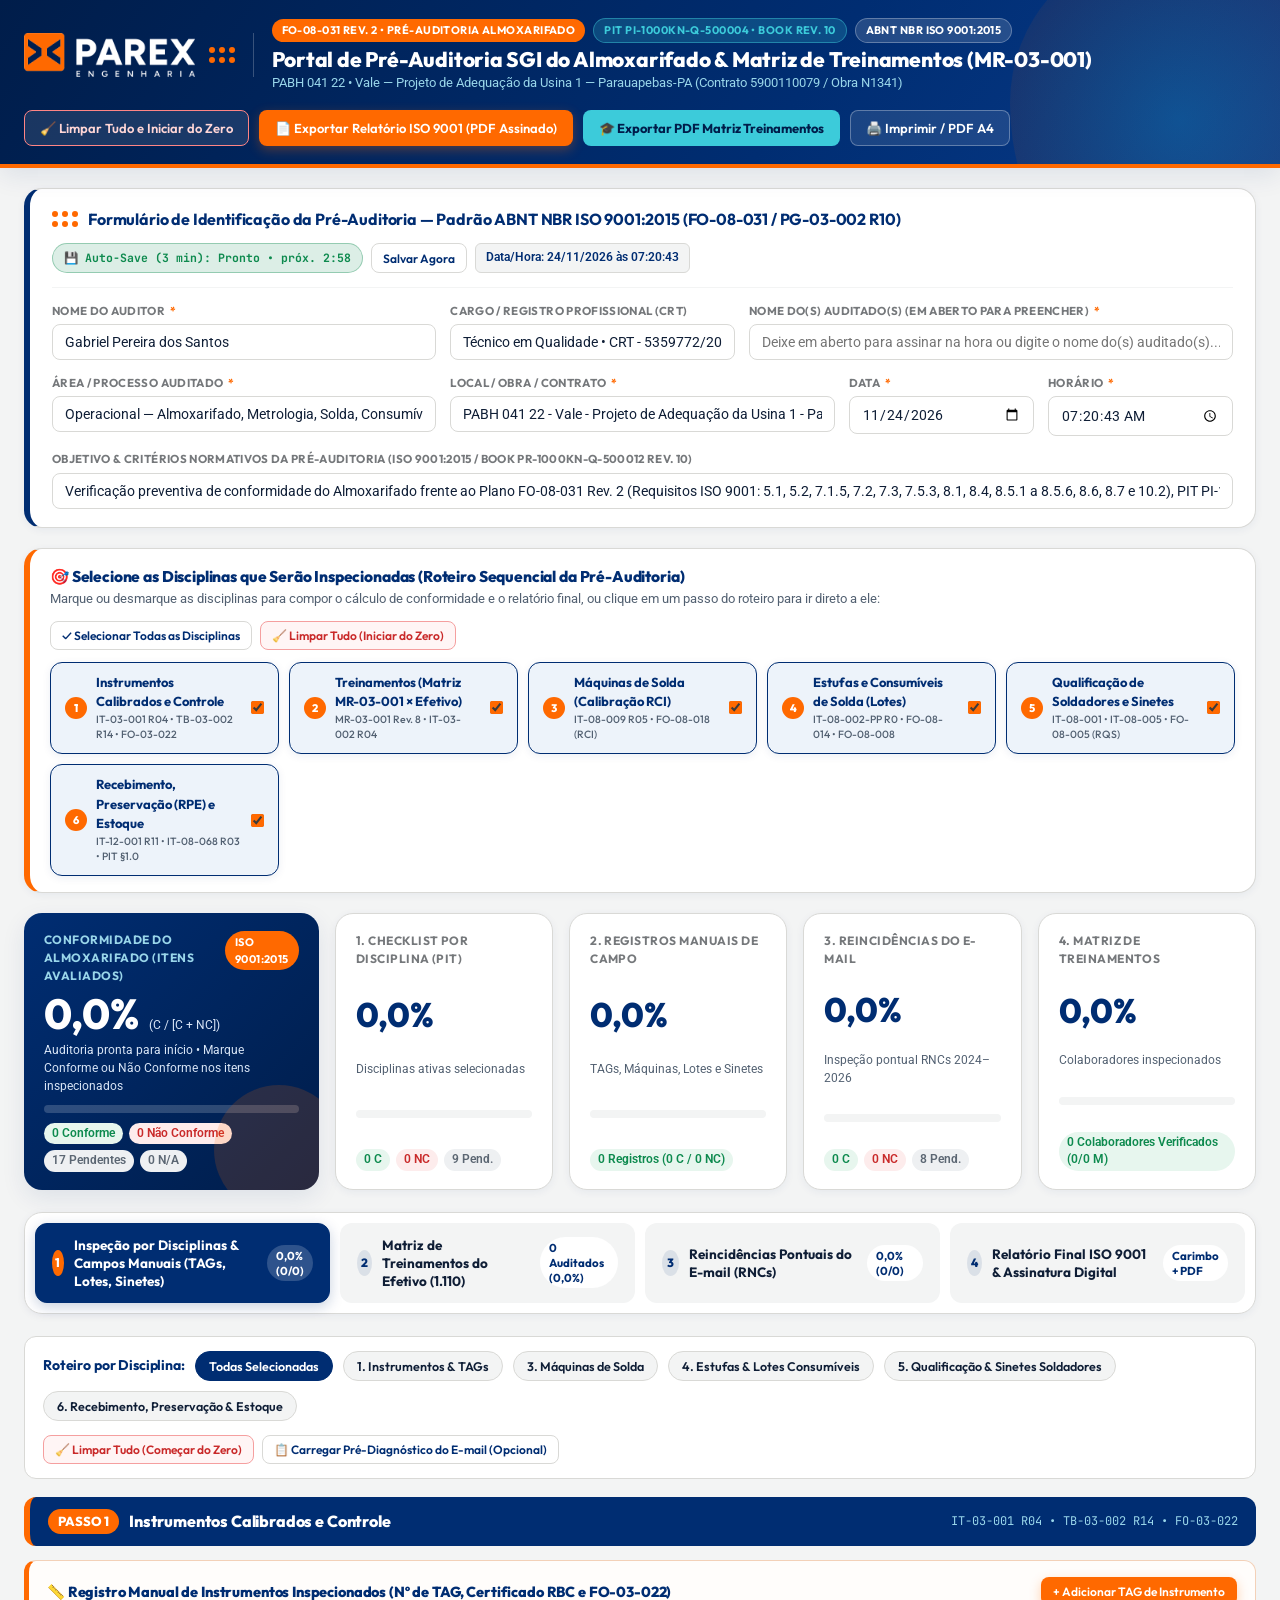
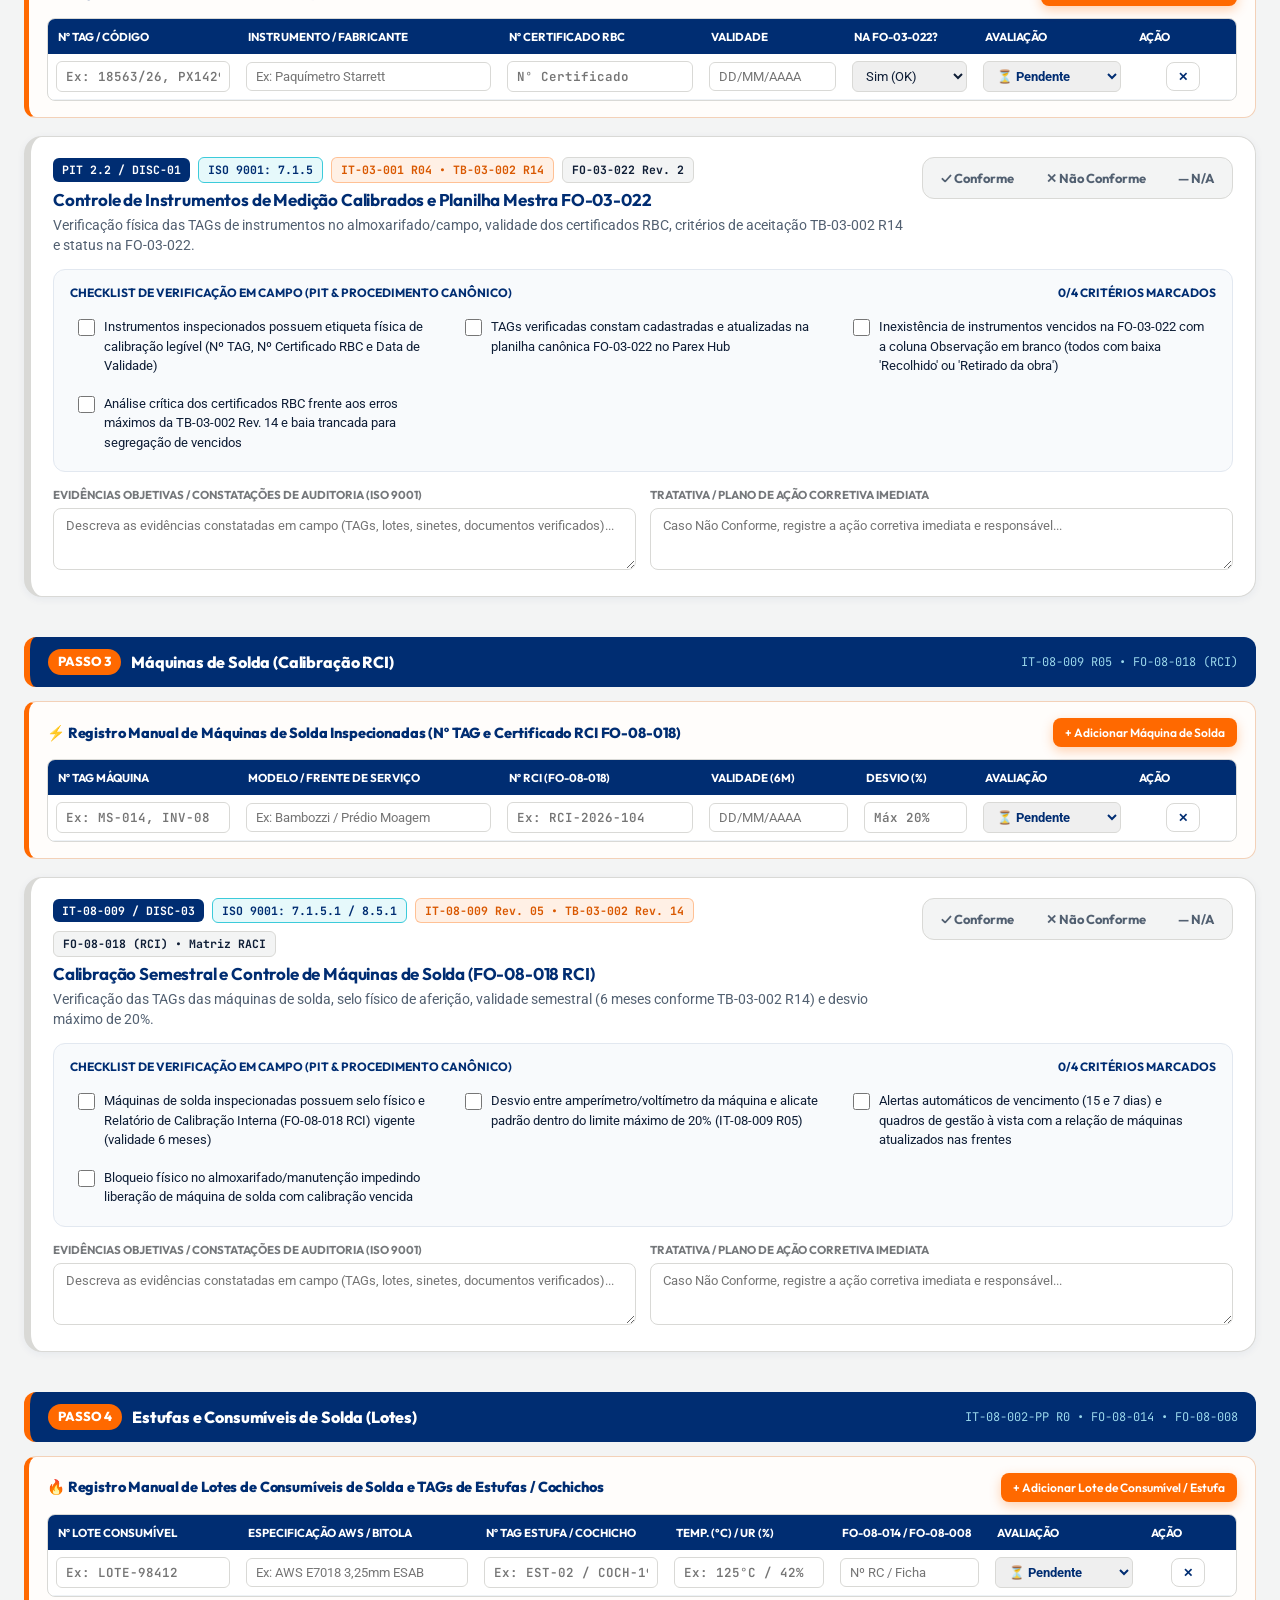
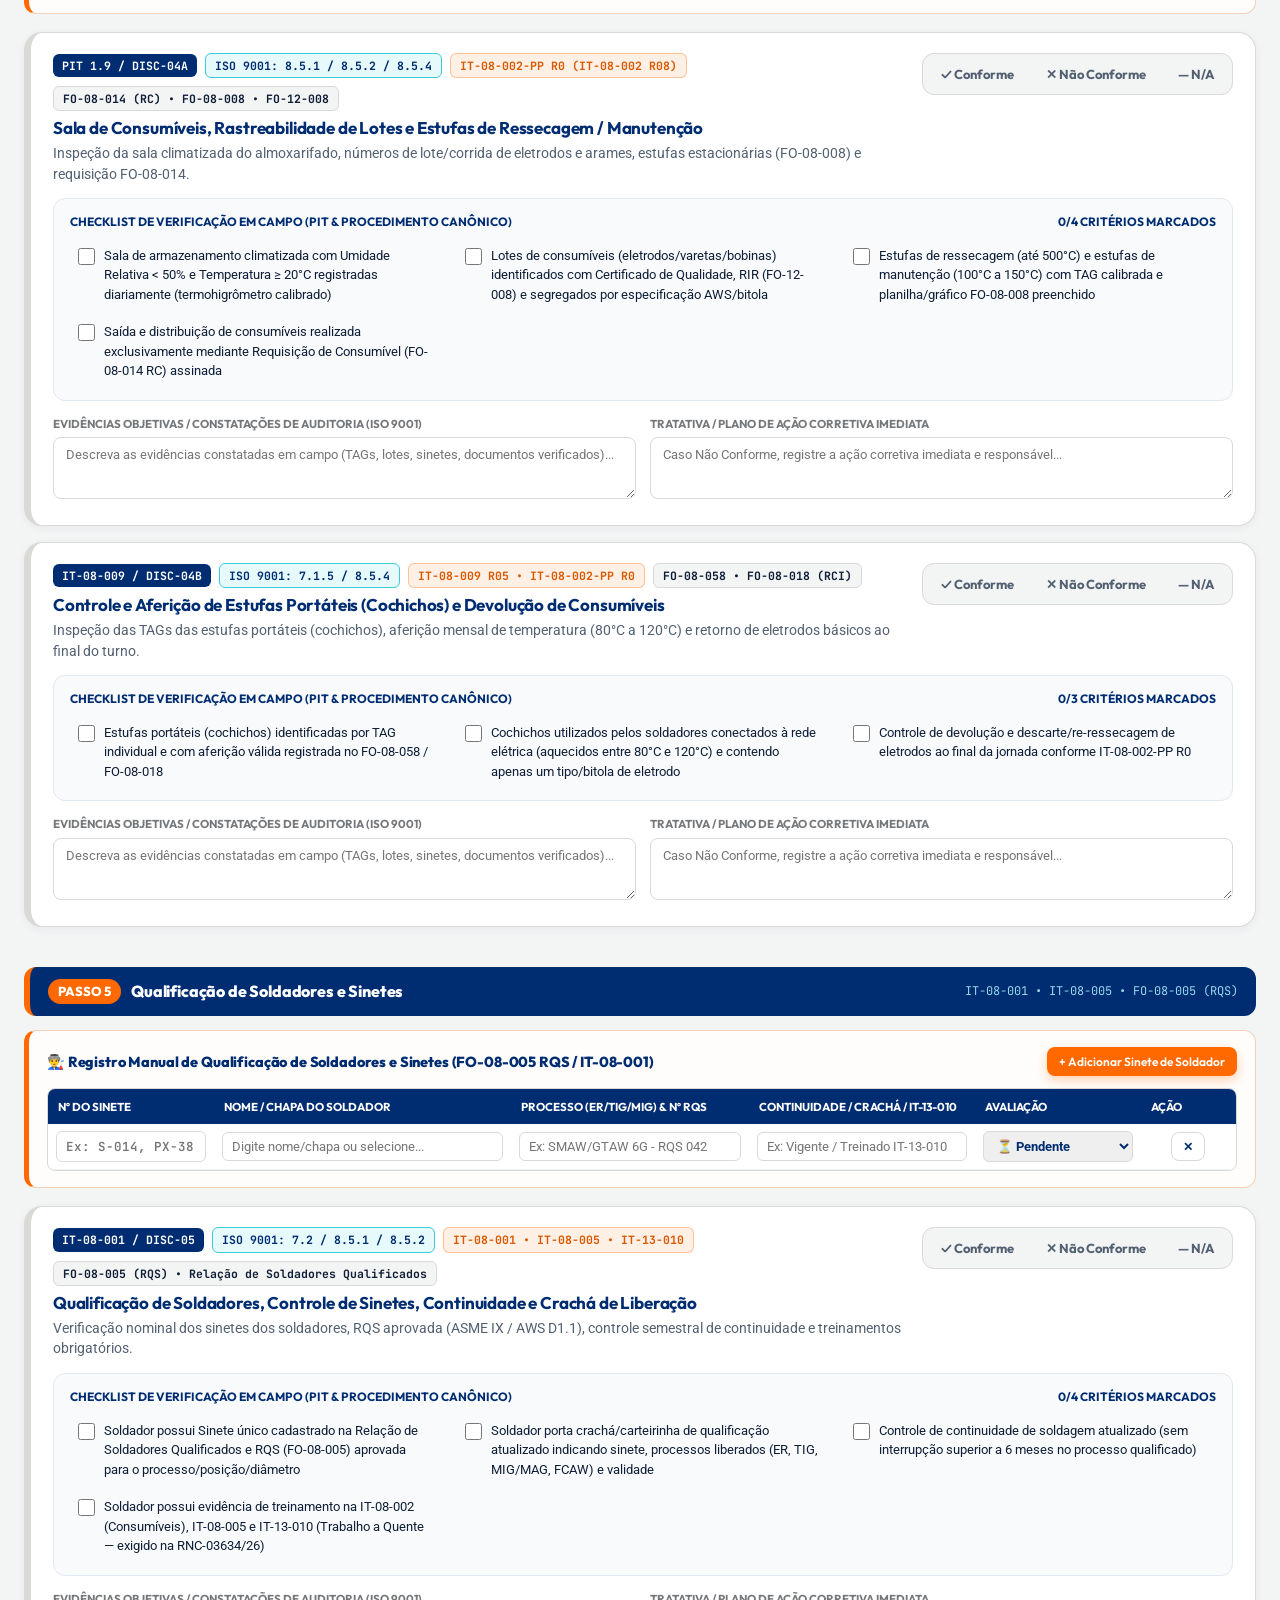
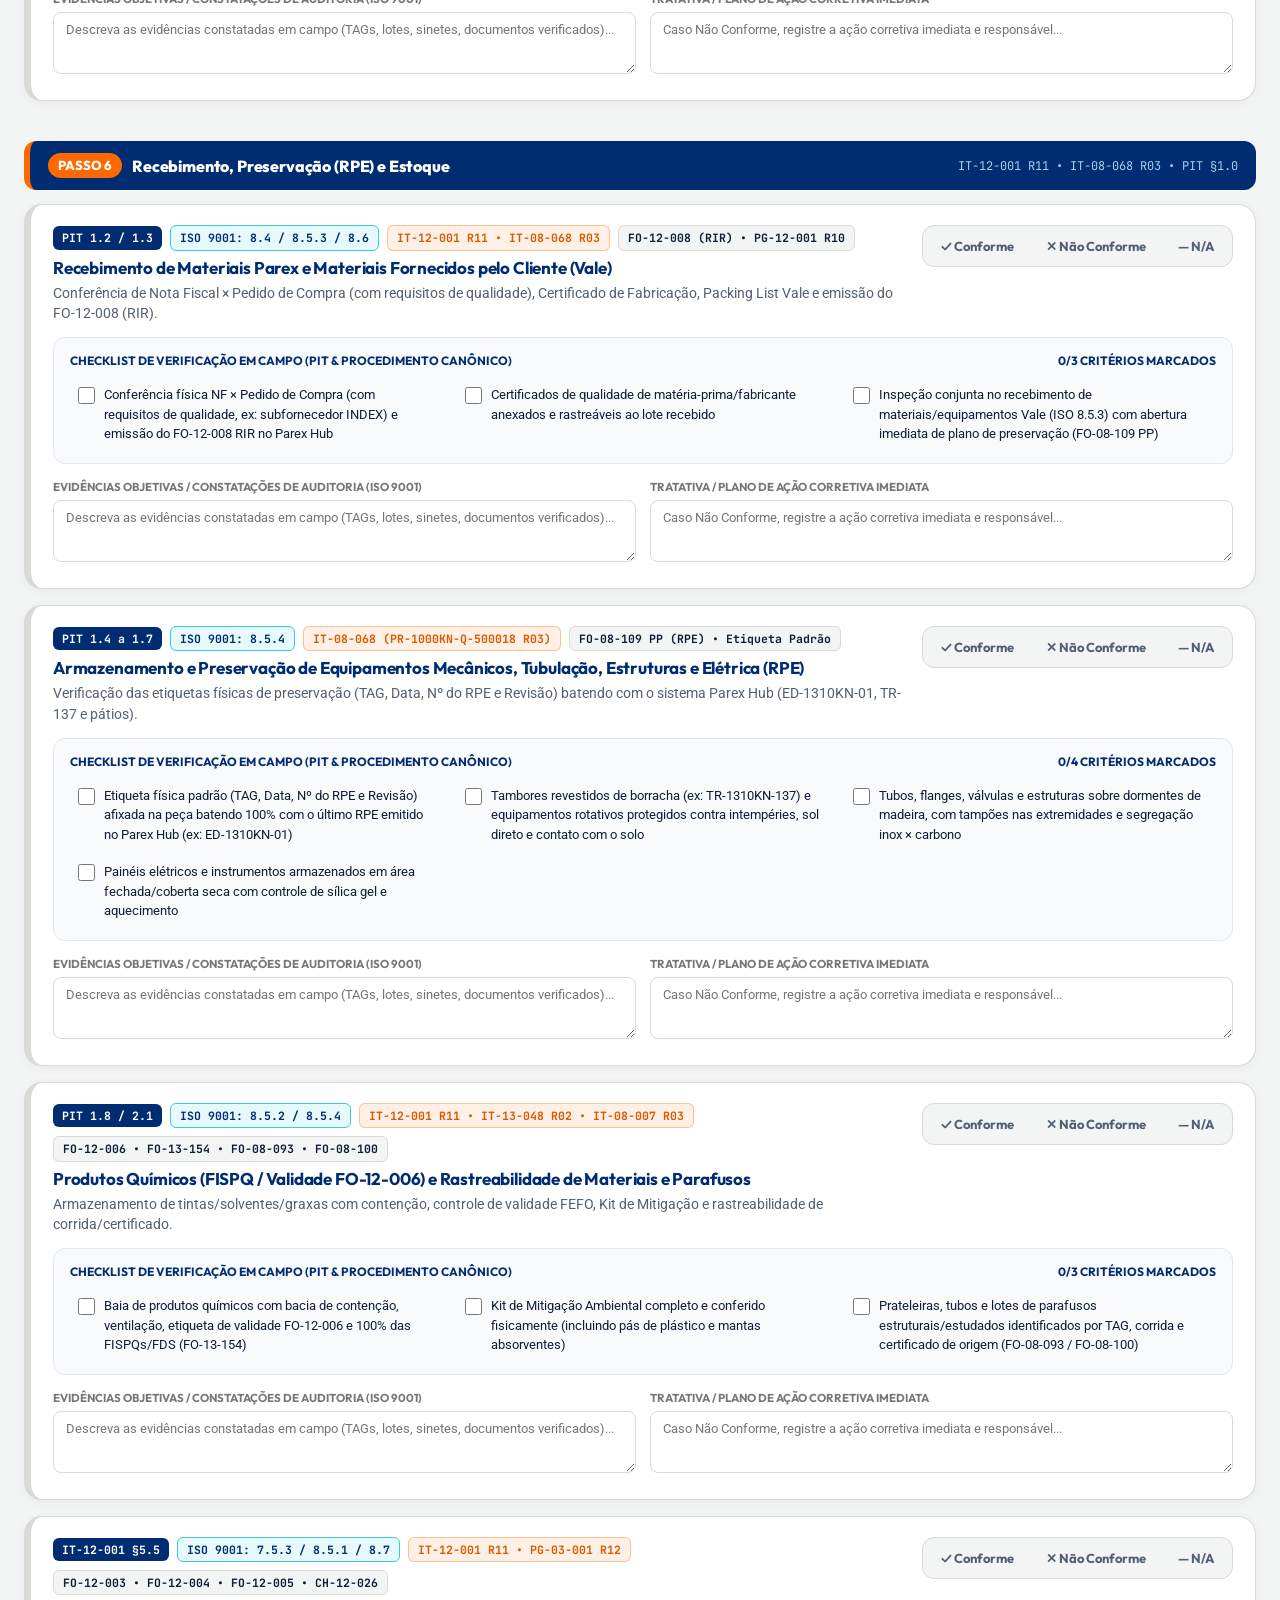
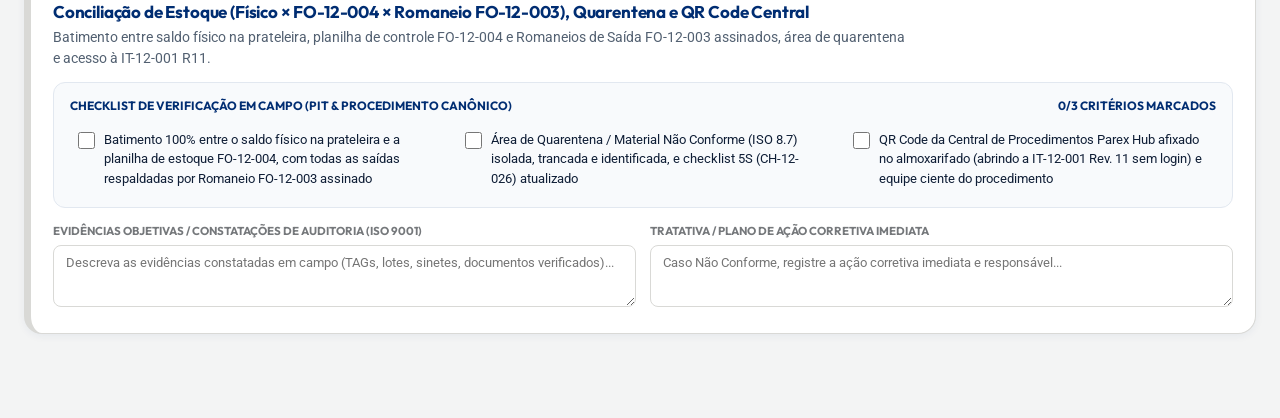
==== commit e0e13551: "feat(sgi): inicio do zero, seletor de disciplinas, campos manuais (TAGs, lotes, sinetes), assinatura" ====
--- a/index.html
+++ b/index.html
@@ -35,6 +35,9 @@
       </div>
 
       <div class="header-actions no-print">
+        <button type="button" class="btn btn-outline-light" style="border-color:#FF8585;color:#FFD6D6;" onclick="window.PAREX_APP.clearAllAndStartFromZero()">
+          <span>🧹 Limpar Tudo e Iniciar do Zero</span>
+        </button>
         <button type="button" class="btn btn-primary" onclick="window.PAREX_PDF.exportFullAuditPDF()">
           <span>📄 Exportar Relatório ISO 9001 (PDF Assinado)</span>
         </button>
@@ -61,8 +64,10 @@
           <h2>Formulário de Identificação da Pré-Auditoria — Padrão ABNT NBR ISO 9001:2015 (FO-08-031 / PG-03-002 R10)</h2>
         </div>
         <div class="iso-meta-badges">
-          <span class="meta-tag">Auditoria Oficial SGI: 07 a 09/12/2026 (08:30–16:30)</span>
-          <span class="meta-tag">Auditores Líderes SGI: Rodson Barbosa / Pedro Mundim</span>
+          <span class="autosave-pill" id="autoSaveStatusPill" title="As informações são salvas automaticamente a cada 3 minutos e a cada alteração">
+            💾 Auto-Save (3 min): Ativo
+          </span>
+          <button type="button" class="btn btn-sm btn-outline no-print" onclick="window.PAREX_APP.manualSaveNow()">Salvar Agora</button>
           <span class="meta-tag" id="liveTimestampBadge">Data/Hora: --/--/---- --:--:--</span>
         </div>
       </div>
@@ -77,13 +82,13 @@
           <input type="text" id="metaAuditorRole" class="form-control" value="Técnico em Qualidade • CRT - 5359772/2024" />
         </div>
         <div class="form-group col-5">
-          <label for="metaAuditado">Nome do(s) Auditado(s) <span class="req-star">*</span></label>
-          <input type="text" id="metaAuditado" class="form-control" value="Francisco Adevaldo da Silva / Miqueias de Sousa Monteiro / Maycon Jader P. Muniz" placeholder="Responsáveis pelo Almoxarifado / Suprimentos" />
+          <label for="metaAuditado">Nome do(s) Auditado(s) (Em Aberto para Preencher) <span class="req-star">*</span></label>
+          <input type="text" id="metaAuditado" class="form-control" value="" placeholder="Deixe em aberto para assinar na hora ou digite o nome do(s) auditado(s)..." />
         </div>
 
         <div class="form-group col-4">
           <label for="metaArea">Área / Processo Auditado <span class="req-star">*</span></label>
-          <input type="text" id="metaArea" class="form-control" value="Operacional — Almoxarifado, Recebimento, Preservação e Metrologia" />
+          <input type="text" id="metaArea" class="form-control" value="Operacional — Almoxarifado, Metrologia, Solda, Consumíveis e Preservação" />
         </div>
         <div class="form-group col-4">
           <label for="metaLocal">Local / Obra / Contrato <span class="req-star">*</span></label>
@@ -103,95 +108,116 @@
           <input type="text" id="metaObjetivo" class="form-control" value="Verificação preventiva de conformidade do Almoxarifado frente ao Plano FO-08-031 Rev. 2 (Requisitos ISO 9001: 5.1, 5.2, 7.1.5, 7.2, 7.3, 7.5.3, 8.1, 8.4, 8.5.1 a 8.5.6, 8.6, 8.7 e 10.2), PIT PI-1000KN-Q-500004 (Seções 1.0 e 2.0), Reincidências SGI 2024–2026 e Matriz MR-03-001 Rev. 8." />
         </div>
       </div>
+    </section>
+
+    <!-- ==================== SELETOR DE DISCIPLINAS E ROTEIRO DE AUDITORIA ==================== -->
+    <section class="discipline-selector-card no-print" aria-label="Seleção de Disciplinas Auditadas">
+      <div style="display:flex;flex-wrap:wrap;align-items:center;justify-content:space-between;gap:12px;">
+        <div>
+          <h2 style="font-size:15.5px;font-weight:800;color:var(--parex-navy);display:flex;align-items:center;gap:8px;">
+            <span>🎯 Selecione as Disciplinas que Serão Inspecionadas (Roteiro Sequencial da Pré-Auditoria)</span>
+          </h2>
+          <p style="font-size:12.5px;color:var(--parex-text-muted);margin-top:2px;">
+            Marque ou desmarque as disciplinas para compor o cálculo de conformidade e o relatório final, ou clique em um passo do roteiro para ir direto a ele:
+          </p>
+        </div>
+        <div style="display:flex;flex-wrap:wrap;gap:8px;">
+          <button type="button" class="btn btn-sm btn-outline" onclick="window.PAREX_APP.toggleAllDisciplines(true)">✓ Selecionar Todas as Disciplinas</button>
+          <button type="button" class="btn btn-sm btn-danger-outline" onclick="window.PAREX_APP.clearAllAndStartFromZero()">🧹 Limpar Tudo (Iniciar do Zero)</button>
+        </div>
+      </div>
+
+      <div class="discipline-pills-grid" id="disciplinePillsContainer"></div>
     </section>
 
     <!-- ==================== EXECUTIVE COMPLIANCE SCORECARD ==================== -->
     <section class="kpi-dashboard" aria-label="Indicadores de Conformidade do Almoxarifado">
       <div class="kpi-card kpi-hero">
         <div class="kpi-top">
-          <span class="kpi-label">ÍNDICE GERAL DE CONFORMIDADE DO ALMOXARIFADO</span>
+          <span class="kpi-label">CONFORMIDADE DO ALMOXARIFADO (ITENS AVALIADOS)</span>
           <span class="badge-pill badge-orange" id="kpiOverallBadge">ISO 9001:2015</span>
         </div>
         <div class="kpi-value-row">
           <span class="kpi-value" id="kpiOverallPct">0,0%</span>
           <span class="kpi-sub" id="kpiOverallFormula">(C / [C + NC])</span>
         </div>
-        <div class="kpi-sub" id="kpiOverallSummaryText">Calculando itens auditados do PIT + Reincidências...</div>
+        <div class="kpi-sub" id="kpiOverallSummaryText">0 itens avaliados • Selecione Conforme ou Não Conforme nos itens abaixo</div>
         <div class="progress-track">
           <div class="progress-fill" id="kpiOverallBar" style="width: 0%;"></div>
         </div>
         <div class="kpi-counts">
           <span class="count-pill count-c" id="kpiOverallC">0 Conforme</span>
           <span class="count-pill count-nc" id="kpiOverallNC">0 Não Conforme</span>
+          <span class="count-pill count-na" id="kpiOverallPend">0 Pendentes</span>
           <span class="count-pill count-na" id="kpiOverallNA">0 N/A</span>
         </div>
       </div>
 
       <div class="kpi-card">
         <div class="kpi-top">
-          <span class="kpi-label">1. PLANO DE INSPEÇÃO (PIT &amp; CANÔNICOS)</span>
+          <span class="kpi-label">1. CHECKLIST POR DISCIPLINA (PIT)</span>
         </div>
         <div class="kpi-value-row">
           <span class="kpi-value" id="kpiPitPct">0,0%</span>
         </div>
-        <div class="kpi-sub" id="kpiPitSub">12 pontos do PIT Seções 1.0 e 2.0</div>
+        <div class="kpi-sub" id="kpiPitSub">Disciplinas ativas selecionadas</div>
         <div class="progress-track">
           <div class="progress-fill" id="kpiPitBar" style="width: 0%; background-color: var(--parex-navy);"></div>
         </div>
         <div class="kpi-counts">
           <span class="count-pill count-c" id="kpiPitC">0 C</span>
           <span class="count-pill count-nc" id="kpiPitNC">0 NC</span>
-          <span class="count-pill count-na" id="kpiPitNA">0 NA</span>
+          <span class="count-pill count-na" id="kpiPitPend">0 Pend.</span>
         </div>
       </div>
 
       <div class="kpi-card">
         <div class="kpi-top">
-          <span class="kpi-label">2. REINCIDÊNCIAS DO E-MAIL (2024–2026)</span>
+          <span class="kpi-label">2. REGISTROS MANUAIS DE CAMPO</span>
+        </div>
+        <div class="kpi-value-row">
+          <span class="kpi-value" id="kpiManualPct">0,0%</span>
+        </div>
+        <div class="kpi-sub" id="kpiManualSub">TAGs, Máquinas, Lotes e Sinetes</div>
+        <div class="progress-track">
+          <div class="progress-fill" id="kpiManualBar" style="width: 0%; background-color: var(--parex-cyan);"></div>
+        </div>
+        <div class="kpi-counts">
+          <span class="count-pill count-c" id="kpiManualCount">0 Registros Lançados</span>
+        </div>
+      </div>
+
+      <div class="kpi-card">
+        <div class="kpi-top">
+          <span class="kpi-label">3. REINCIDÊNCIAS DO E-MAIL</span>
         </div>
         <div class="kpi-value-row">
           <span class="kpi-value" id="kpiRecPct">0,0%</span>
         </div>
-        <div class="kpi-sub" id="kpiRecSub">8 pontos críticos (RNCs &amp; FO-128)</div>
+        <div class="kpi-sub" id="kpiRecSub">Inspeção pontual RNCs 2024–2026</div>
         <div class="progress-track">
           <div class="progress-fill" id="kpiRecBar" style="width: 0%; background-color: var(--parex-orange);"></div>
         </div>
         <div class="kpi-counts">
           <span class="count-pill count-c" id="kpiRecC">0 C</span>
           <span class="count-pill count-nc" id="kpiRecNC">0 NC</span>
-          <span class="count-pill count-na" id="kpiRecNA">0 NA</span>
+          <span class="count-pill count-na" id="kpiRecPend">0 Pend.</span>
         </div>
       </div>
 
       <div class="kpi-card">
         <div class="kpi-top">
-          <span class="kpi-label">3. ADERÊNCIA TREINAMENTOS ALMOX.</span>
+          <span class="kpi-label">4. MATRIZ DE TREINAMENTOS</span>
         </div>
         <div class="kpi-value-row">
           <span class="kpi-value" id="kpiAlmoxTrainPct">0,0%</span>
         </div>
-        <div class="kpi-sub" id="kpiAlmoxTrainSub">20 colaboradores do Almoxarifado</div>
+        <div class="kpi-sub" id="kpiAlmoxTrainSub">Colaboradores inspecionados</div>
         <div class="progress-track">
-          <div class="progress-fill" id="kpiAlmoxTrainBar" style="width: 0%; background-color: var(--parex-cyan);"></div>
+          <div class="progress-fill" id="kpiAlmoxTrainBar" style="width: 0%; background-color: var(--status-c);"></div>
         </div>
         <div class="kpi-counts">
-          <span class="count-pill count-c" id="kpiAlmoxTrainDone">0 Treinamentos OK</span>
-        </div>
-      </div>
-
-      <div class="kpi-card">
-        <div class="kpi-top">
-          <span class="kpi-label">4. MATRIZ EFETIVO GERAL (MR-03-001)</span>
-        </div>
-        <div class="kpi-value-row">
-          <span class="kpi-value" id="kpiGlobalTrainPct">0,0%</span>
-        </div>
-        <div class="kpi-sub" id="kpiGlobalTrainSub">1.110 colaboradores • 140 cargos</div>
-        <div class="progress-track">
-          <div class="progress-fill" id="kpiGlobalTrainBar" style="width: 0%; background-color: var(--status-c);"></div>
-        </div>
-        <div class="kpi-counts">
-          <span class="count-pill count-na" id="kpiGlobalTrainCount">0 Colaboradores Qualificados</span>
+          <span class="count-pill count-c" id="kpiAlmoxTrainDone">0 Colaboradores Auditados</span>
         </div>
       </div>
     </section>
@@ -201,25 +227,25 @@
       <button type="button" class="nav-tab active" data-tab="pit" onclick="window.PAREX_APP.switchTab('pit')">
         <span class="nav-tab-left">
           <span class="tab-num">1</span>
-          <span>Plano de Inspeção (PIT &amp; Procedimentos)</span>
+          <span>Inspeção por Disciplinas &amp; Campos Manuais (TAGs, Lotes, Sinetes)</span>
         </span>
-        <span class="tab-badge" id="badgeTabPit">12 Itens</span>
+        <span class="tab-badge" id="badgeTabPit">Roteiro</span>
       </button>
 
-      <button type="button" class="nav-tab" data-tab="reincidencias" onclick="window.PAREX_APP.switchTab('reincidencias')">
+      <button type="button" class="nav-tab" data-tab="treinamentos" onclick="window.PAREX_APP.switchTab('treinamentos')">
         <span class="nav-tab-left">
           <span class="tab-num">2</span>
-          <span>Inspeção Pontual de Reincidências (E-mail)</span>
-        </span>
-        <span class="tab-badge" id="badgeTabRec">8 Críticos</span>
-      </button>
-
-      <button type="button" class="nav-tab" data-tab="treinamentos" onclick="window.PAREX_APP.switchTab('treinamentos')">
-        <span class="nav-tab-left">
-          <span class="tab-num">3</span>
           <span>Matriz de Treinamentos do Efetivo (1.110)</span>
         </span>
         <span class="tab-badge" id="badgeTabTrain">140 Cargos</span>
+      </button>
+
+      <button type="button" class="nav-tab" data-tab="reincidencias" onclick="window.PAREX_APP.switchTab('reincidencias')">
+        <span class="nav-tab-left">
+          <span class="tab-num">3</span>
+          <span>Reincidências Pontuais do E-mail (RNCs)</span>
+        </span>
+        <span class="tab-badge" id="badgeTabRec">8 Críticos</span>
       </button>
 
       <button type="button" class="nav-tab" data-tab="relatorio" onclick="window.PAREX_APP.switchTab('relatorio')">
@@ -231,56 +257,46 @@
       </button>
     </nav>
 
-    <!-- ==================== TAB 1: PLANO DE INSPEÇÃO (PIT & PROCEDIMENTOS CANÔNICOS) ==================== -->
-    <section id="panel-pit" class="tab-panel active" aria-label="Pontos do Plano de Inspeção PIT e Procedimentos Canônicos">
+    <!-- ==================== TAB 1: INSPEÇÃO POR DISCIPLINAS & CAMPOS MANUAIS ==================== -->
+    <section id="panel-pit" class="tab-panel active" aria-label="Inspeção por Disciplinas e Registros Manuais de Campo">
       <div class="section-toolbar">
         <div class="toolbar-left">
-          <strong class="font-display" style="color: var(--parex-navy);">Filtrar Pontos do PIT:</strong>
-          <button type="button" class="filter-chip active" data-pit-filter="ALL" onclick="window.PAREX_APP.filterPit('ALL')">Todos (12)</button>
-          <button type="button" class="filter-chip" data-pit-filter="C" onclick="window.PAREX_APP.filterPit('C')">✓ Conformes</button>
-          <button type="button" class="filter-chip" data-pit-filter="NC" onclick="window.PAREX_APP.filterPit('NC')">✕ Não Conformes</button>
-          <button type="button" class="filter-chip" data-pit-filter="NA" onclick="window.PAREX_APP.filterPit('NA')">— N/A</button>
+          <strong class="font-display" style="color: var(--parex-navy);">Roteiro por Disciplina:</strong>
+          <button type="button" class="filter-chip active" data-disc-view="ALL" onclick="window.PAREX_APP.setDisciplineView('ALL')">Todas Selecionadas</button>
+          <button type="button" class="filter-chip" data-disc-view="METROLOGIA" onclick="window.PAREX_APP.setDisciplineView('METROLOGIA')">1. Instrumentos &amp; TAGs</button>
+          <button type="button" class="filter-chip" data-disc-view="MAQ_SOLDA" onclick="window.PAREX_APP.setDisciplineView('MAQ_SOLDA')">3. Máquinas de Solda</button>
+          <button type="button" class="filter-chip" data-disc-view="CONSUMIVEIS" onclick="window.PAREX_APP.setDisciplineView('CONSUMIVEIS')">4. Estufas &amp; Lotes Consumíveis</button>
+          <button type="button" class="filter-chip" data-disc-view="SOLDADORES" onclick="window.PAREX_APP.setDisciplineView('SOLDADORES')">5. Qualificação &amp; Sinetes Soldadores</button>
+          <button type="button" class="filter-chip" data-disc-view="ALMOX_GERAL" onclick="window.PAREX_APP.setDisciplineView('ALMOX_GERAL')">6. Recebimento, Preservação &amp; Estoque</button>
         </div>
         <div class="toolbar-right">
-          <button type="button" class="btn btn-sm btn-outline" onclick="window.PAREX_APP.markAllSection('pit', 'C')">✓ Marcar Todos Conforme</button>
-          <button type="button" class="btn btn-sm btn-outline" onclick="window.PAREX_APP.resetToBaseline()">↺ Restaurar Diagnóstico Base da Pré-Auditoria</button>
-        </div>
-      </div>
-
+          <button type="button" class="btn btn-sm btn-danger-outline" onclick="window.PAREX_APP.clearAllAndStartFromZero()">🧹 Limpar Tudo (Começar do Zero)</button>
+          <button type="button" class="btn btn-sm btn-outline" onclick="window.PAREX_APP.loadDiagnosticSample()">📋 Carregar Pré-Diagnóstico do E-mail (Opcional)</button>
+        </div>
+      </div>
+
+      <!-- Datalist of Welders from 1,110 Efetivo for fast manual or autocomplete entry -->
+      <datalist id="weldersDatalist"></datalist>
+
+      <!-- Dynamic Discipline Sections + Manual Entry Tables + PIT Cards -->
       <div id="pitCardsContainer" class="inspection-grid"></div>
     </section>
 
-    <!-- ==================== TAB 2: INSPEÇÃO PONTUAL DE REINCIDÊNCIAS DO E-MAIL ==================== -->
-    <section id="panel-reincidencias" class="tab-panel" aria-label="Inspeção Pontual de Reincidências do Almoxarifado">
-      <div class="section-toolbar">
-        <div class="toolbar-left">
-          <strong class="font-display" style="color: var(--parex-navy);">Reincidências SGI (E-mail 23/11/2026 — Gleidson Mesquita &amp; Edson Batista + FO-128):</strong>
-          <button type="button" class="filter-chip active" data-rec-filter="ALL" onclick="window.PAREX_APP.filterRec('ALL')">Todas (8)</button>
-          <button type="button" class="filter-chip" data-rec-filter="NC" onclick="window.PAREX_APP.filterRec('NC')">✕ Pendentes / Não Conformes</button>
-          <button type="button" class="filter-chip" data-rec-filter="C" onclick="window.PAREX_APP.filterRec('C')">✓ Saneadas / Conformes</button>
-        </div>
-        <div class="toolbar-right">
-          <button type="button" class="btn btn-sm btn-primary" onclick="window.PAREX_PDF.exportRecurrencesPDF()">📄 Exportar Relatório Pontual de Reincidências (PDF Assinado)</button>
-        </div>
-      </div>
-
-      <div id="recCardsContainer" class="inspection-grid"></div>
-    </section>
-
-    <!-- ==================== TAB 3: MATRIZ DE TREINAMENTOS DO EFETIVO (MR-03-001 × 1.110) ==================== -->
+    <!-- ==================== TAB 2: MATRIZ DE TREINAMENTOS DO EFETIVO (MR-03-001 × 1.110) ==================== -->
     <section id="panel-treinamentos" class="tab-panel" aria-label="Matriz de Treinamentos do Efetivo MR-03-001">
       <div class="section-toolbar">
         <div class="toolbar-left">
-          <strong class="font-display" style="color: var(--parex-navy);">Atalhos de Setor (MR-03-001 R8):</strong>
-          <button type="button" class="filter-chip active" data-sector-chip="ADM::Almoxarifado" onclick="window.PAREX_APP.setMatrixSectorFilter('ADM::Almoxarifado')">📦 Só Almoxarifado (20)</button>
-          <button type="button" class="filter-chip" data-sector-chip="ALL" onclick="window.PAREX_APP.setMatrixSectorFilter('ALL')">👥 Todo o Efetivo (1.110)</button>
+          <strong class="font-display" style="color: var(--parex-navy);">Filtrar Efetivo por Disciplina / Setor (MR-03-001 R8):</strong>
+          <button type="button" class="filter-chip active" data-sector-chip="ALL" onclick="window.PAREX_APP.setMatrixSectorFilter('ALL')">👥 Todo o Efetivo (1.110)</button>
+          <button type="button" class="filter-chip" data-sector-chip="AUDITED_ONLY" onclick="window.PAREX_APP.setMatrixSectorFilter('AUDITED_ONLY')">✅ Já Verificados na Auditoria (<span id="auditedEmpCountChip">0</span>)</button>
+          <button type="button" class="filter-chip" data-sector-chip="ADM::Almoxarifado" onclick="window.PAREX_APP.setMatrixSectorFilter('ADM::Almoxarifado')">📦 Almoxarifado (20)</button>
+          <button type="button" class="filter-chip" data-sector-chip="OP::Solda" onclick="window.PAREX_APP.setMatrixSectorFilter('OP::Solda')">🔥 Solda (99)</button>
           <button type="button" class="filter-chip" data-sector-chip="ADM::Controle da qualidade" onclick="window.PAREX_APP.setMatrixSectorFilter('ADM::Controle da qualidade')">🔍 Controle da Qualidade (34)</button>
-          <button type="button" class="filter-chip" data-sector-chip="OP::Solda" onclick="window.PAREX_APP.setMatrixSectorFilter('OP::Solda')">🔥 Solda (99)</button>
           <button type="button" class="filter-chip" data-sector-chip="ADM::Compras" onclick="window.PAREX_APP.setMatrixSectorFilter('ADM::Compras')">🛒 Suprimentos / Compras</button>
-          <button type="button" class="filter-chip" data-sector-chip="AUDIT_HIGHLIGHTS" onclick="window.PAREX_APP.setMatrixSectorFilter('AUDIT_HIGHLIGHTS')">⚠️ Citados no E-mail / Auditoria</button>
         </div>
         <div class="toolbar-right">
-          <button type="button" class="btn btn-sm btn-cyan" onclick="window.PAREX_PDF.exportTrainingMatrixPDF()">📄 Exportar Relatório PDF da Matriz (Com Carimbo e Rubrica)</button>
+          <button type="button" class="btn btn-sm btn-danger-outline" onclick="window.PAREX_APP.clearAllTrainings()">🧹 Zerar Todos os Treinamentos</button>
+          <button type="button" class="btn btn-sm btn-cyan" onclick="window.PAREX_PDF.exportTrainingMatrixPDF()">📄 Exportar Relatório PDF da Matriz</button>
         </div>
       </div>
 
@@ -288,8 +304,8 @@
         <!-- Left Column: Filterable Roster of 1,110 Employees -->
         <aside class="employee-roster-card">
           <div class="roster-header">
-            <h3>Efetivo Presente (23/11/2026)</h3>
-            <span class="badge-pill badge-orange" id="rosterCountBadge">20 Colaboradores</span>
+            <h3>Efetivo Presente (1.110 Colaboradores)</h3>
+            <span class="badge-pill badge-orange" id="rosterCountBadge">1.110 Colaboradores</span>
           </div>
 
           <div class="roster-filters">
@@ -317,7 +333,7 @@
               </div>
               <div class="form-group">
                 <label for="matrixSearchInput">4. Buscar Nome / Chapa</label>
-                <input type="search" id="matrixSearchInput" class="form-control" placeholder="Ex: Miqueias, 030282..." oninput="window.PAREX_APP.onMatrixFilterChange()" />
+                <input type="search" id="matrixSearchInput" class="form-control" placeholder="Digite nome ou chapa..." oninput="window.PAREX_APP.onMatrixFilterChange()" />
               </div>
             </div>
           </div>
@@ -326,10 +342,26 @@
         </aside>
 
         <!-- Right Column: Selected Employee Qualification Matrix -->
-        <div class="employee-detail-card" id="employeeDetailPanel">
-          <!-- Populated dynamically by app.js -->
-        </div>
-      </div>
+        <div class="employee-detail-card" id="employeeDetailPanel"></div>
+      </div>
+    </section>
+
+    <!-- ==================== TAB 3: INSPEÇÃO PONTUAL DE REINCIDÊNCIAS DO E-MAIL ==================== -->
+    <section id="panel-reincidencias" class="tab-panel" aria-label="Inspeção Pontual de Reincidências do Almoxarifado">
+      <div class="section-toolbar">
+        <div class="toolbar-left">
+          <strong class="font-display" style="color: var(--parex-navy);">Reincidências SGI (E-mail 23/11/2026 — Gleidson Mesquita &amp; Edson Batista + FO-128):</strong>
+          <button type="button" class="filter-chip active" data-rec-filter="ALL" onclick="window.PAREX_APP.filterRec('ALL')">Todas (8)</button>
+          <button type="button" class="filter-chip" data-rec-filter="PEND" onclick="window.PAREX_APP.filterRec('PEND')">⏳ Não Avaliadas</button>
+          <button type="button" class="filter-chip" data-rec-filter="NC" onclick="window.PAREX_APP.filterRec('NC')">✕ Não Conformes</button>
+          <button type="button" class="filter-chip" data-rec-filter="C" onclick="window.PAREX_APP.filterRec('C')">✓ Conformes</button>
+        </div>
+        <div class="toolbar-right">
+          <button type="button" class="btn btn-sm btn-primary" onclick="window.PAREX_PDF.exportRecurrencesPDF()">📄 Exportar Relatório Pontual de Reincidências (PDF Assinado)</button>
+        </div>
+      </div>
+
+      <div id="recCardsContainer" class="inspection-grid"></div>
     </section>
 
     <!-- ==================== TAB 4: RELATÓRIO FINAL ISO 9001 & ASSINATURA DIGITAL ==================== -->
@@ -384,17 +416,17 @@
             </tr>
             <tr>
               <th>Auditado(s)</th>
-              <td id="repAuditado">Francisco Adevaldo da Silva / Miqueias de Sousa Monteiro / Maycon Jader P. Muniz</td>
+              <td id="repAuditado">____________________________________________________ (Em aberto)</td>
               <th>Área / Setor</th>
-              <td id="repArea">Operacional — Almoxarifado, Recebimento, Preservação e Metrologia</td>
+              <td id="repArea">Operacional — Almoxarifado, Metrologia, Solda, Consumíveis e Preservação</td>
             </tr>
             <tr>
               <th>Local / Escopo</th>
               <td colspan="3" id="repLocal">PABH 041 22 - Vale - Projeto de Adequação da Usina 1 - Parauapebas-PA (N1341)</td>
             </tr>
             <tr>
-              <th>Critérios ISO 9001</th>
-              <td colspan="3" id="repObjetivo">Requisitos ISO 9001:2015 aplicáveis ao Almoxarifado: 5.1, 5.2, 7.1.5, 7.2, 7.3, 7.5.3, 8.1, 8.4, 8.5.1, 8.5.2, 8.5.3, 8.5.4, 8.5.6, 8.6, 8.7 e 10.2.</td>
+              <th>Disciplinas Auditadas</th>
+              <td colspan="3" id="repDisciplinas">Instrumentos Calibrados • Matriz de Treinamentos • Máquinas de Solda • Estufas e Consumíveis • Qualificação de Soldadores • Almoxarifado Geral</td>
             </tr>
           </tbody>
         </table>
@@ -404,44 +436,49 @@
           <div class="report-summary-box" style="border-color: var(--parex-navy); background: #F0F5FC;">
             <div style="font-size: 11px; font-weight: 700; text-transform: uppercase; color: var(--parex-navy);">CONFORMIDADE GERAL ALMOXARIFADO</div>
             <div class="big-num" id="repOverallPct">0,0%</div>
-            <div style="font-size: 11.5px; color: var(--parex-text-muted);" id="repOverallCounts">0 C / 0 NC / 0 NA</div>
+            <div style="font-size: 11.5px; color: var(--parex-text-muted);" id="repOverallCounts">0 C / 0 NC / 0 Pend.</div>
           </div>
           <div class="report-summary-box">
-            <div style="font-size: 11px; font-weight: 700; text-transform: uppercase; color: var(--parex-cool-gray-9);">PLANO DE INSPEÇÃO (PIT)</div>
+            <div style="font-size: 11px; font-weight: 700; text-transform: uppercase; color: var(--parex-cool-gray-9);">CHECKLIST DISCIPLINAS (PIT)</div>
             <div class="big-num" id="repPitPct">0,0%</div>
             <div style="font-size: 11.5px; color: var(--parex-text-muted);" id="repPitCounts">0 C / 0 NC</div>
           </div>
           <div class="report-summary-box">
-            <div style="font-size: 11px; font-weight: 700; text-transform: uppercase; color: var(--parex-orange-dark);">REINCIDÊNCIAS (E-MAIL SGI)</div>
+            <div style="font-size: 11px; font-weight: 700; text-transform: uppercase; color: var(--parex-orange-dark);">REGISTROS MANUAIS &amp; REINCIDÊNCIAS</div>
             <div class="big-num" id="repRecPct" style="color: var(--parex-orange-dark);">0,0%</div>
-            <div style="font-size: 11.5px; color: var(--parex-text-muted);" id="repRecCounts">0 C / 0 NC</div>
+            <div style="font-size: 11.5px; color: var(--parex-text-muted);" id="repRecCounts">TAGs, Lotes, Sinetes e RNCs</div>
           </div>
           <div class="report-summary-box">
-            <div style="font-size: 11px; font-weight: 700; text-transform: uppercase; color: var(--status-c);">MATRIZ TREINAMENTOS ALMOX.</div>
+            <div style="font-size: 11px; font-weight: 700; text-transform: uppercase; color: var(--status-c);">MATRIZ DE TREINAMENTOS</div>
             <div class="big-num" id="repTrainPct" style="color: var(--status-c);">0,0%</div>
-            <div style="font-size: 11.5px; color: var(--parex-text-muted);" id="repTrainCounts">20 Colaboradores Auditados</div>
+            <div style="font-size: 11.5px; color: var(--parex-text-muted);" id="repTrainCounts">0 Colaboradores Verificados</div>
           </div>
         </div>
 
         <!-- Detailed Tables Rendered Dynamically -->
-        <h3 style="font-size: 15px; color: var(--parex-navy); margin-bottom: 8px; text-transform: uppercase;">
-          1. Resultados do Plano de Inspeção do Almoxarifado (PIT PI-1000KN-Q-500004 &amp; Procedimentos Canônicos)
+        <h3 style="font-size: 14.5px; color: var(--parex-navy); margin-bottom: 8px; text-transform: uppercase;">
+          1. Registros Manuais de Campo (TAGs de Instrumentos, Máquinas de Solda, Lotes de Consumíveis / Estufas e Sinetes de Soldadores)
+        </h3>
+        <div id="repManualLogsContainer" style="margin-bottom: 22px;"></div>
+
+        <h3 style="font-size: 14.5px; color: var(--parex-navy); margin-bottom: 8px; text-transform: uppercase;">
+          2. Resultados do Checklist por Disciplina (PIT PI-1000KN-Q-500004 &amp; Procedimentos Canônicos)
         </h3>
         <table class="report-table" id="repPitTable">
           <thead>
             <tr>
-              <th style="width: 11%;">Código / ISO</th>
+              <th style="width: 14%;">Disciplina / Código</th>
               <th style="width: 24%;">Ponto de Inspeção &amp; Procedimento</th>
               <th style="width: 11%;">Status</th>
-              <th style="width: 29%;">Evidências Objetivas Constatadas</th>
+              <th style="width: 26%;">Evidências Objetivas Constatadas</th>
               <th style="width: 25%;">Tratativa / Ação Corretiva</th>
             </tr>
           </thead>
           <tbody></tbody>
         </table>
 
-        <h3 style="font-size: 15px; color: var(--parex-navy); margin-bottom: 8px; text-transform: uppercase;">
-          2. Inspeção Pontual de Reincidências e Pendências Críticas do Almoxarifado (E-mail SGI 23/11/2026 &amp; FO-128)
+        <h3 style="font-size: 14.5px; color: var(--parex-navy); margin-bottom: 8px; text-transform: uppercase;">
+          3. Inspeção Pontual de Reincidências do Almoxarifado (E-mail SGI 23/11/2026 &amp; FO-128)
         </h3>
         <table class="report-table" id="repRecTable">
           <thead>
@@ -456,8 +493,8 @@
           <tbody></tbody>
         </table>
 
-        <h3 style="font-size: 15px; color: var(--parex-navy); margin-bottom: 8px; text-transform: uppercase;">
-          3. Resumo de Conformidade da Matriz de Treinamentos — Equipe do Almoxarifado &amp; Destaques da Auditoria (MR-03-001 Rev. 8)
+        <h3 style="font-size: 14.5px; color: var(--parex-navy); margin-bottom: 8px; text-transform: uppercase;">
+          4. Colaboradores Verificados na Matriz de Treinamentos (MR-03-001 Rev. 8)
         </h3>
         <table class="report-table" id="repTrainTable">
           <thead>
@@ -494,21 +531,20 @@
               </div>
             </div>
 
-            <!-- Auditee Digital Signature Pad -->
+            <!-- Auditee Digital Signature Pad (OPEN BY DEFAULT) -->
             <div class="sig-box">
               <div style="font-family: 'Outfit', sans-serif; font-size: 11.5px; font-weight: 700; color: var(--parex-cool-gray-9); text-transform: uppercase;">
-                CIÊNCIA DO(S) AUDITADO(S) — ALMOXARIFADO / SUPRIMENTOS
+                ASSINATURA DO(S) AUDITADO(S) — EM ABERTO
               </div>
               <div class="auditee-canvas-wrap">
-                <canvas id="auditeeSigCanvas" width="340" height="115" title="Assine aqui com o mouse ou toque"></canvas>
+                <canvas id="auditeeSigCanvas" width="340" height="115" title="Espaço em aberto para assinatura manual ou digital do auditado"></canvas>
                 <div class="no-print" style="display: flex; gap: 8px;">
-                  <button type="button" class="btn btn-sm btn-outline" onclick="window.PAREX_APP.clearAuditeeSignature()">Limpar Rubrica do Auditado</button>
-                  <button type="button" class="btn btn-sm btn-outline" onclick="window.PAREX_APP.stampAuditeeAck()">Gerar Rubrica Digital de Ciência</button>
+                  <button type="button" class="btn btn-sm btn-outline" onclick="window.PAREX_APP.clearAuditeeSignature()">Limpar Espaço de Assinatura</button>
                 </div>
               </div>
               <div class="sig-line">
-                <div class="sig-name" id="sigAuditadoName">Francisco Adevaldo da Silva / Miqueias de Sousa Monteiro</div>
-                <div class="sig-role" id="sigAuditadoArea">Responsável pela Área Auditada — Almoxarifado Usina 1 (N1341)</div>
+                <div class="sig-name" id="sigAuditadoName">__________________________________________________</div>
+                <div class="sig-role" id="sigAuditadoArea">Nome e Assinatura do Auditado (Em Aberto)</div>
                 <div class="sig-timestamp-bar" style="background: var(--parex-cool-gray-9);">
                   <span>📅 DATA / HORA:</span>
                   <span id="sigAuditadoTimestampText">24/11/2026 às 09:30:00</span>
--- a/styles.css
+++ b/styles.css
@@ -43,6 +43,8 @@
   --status-na: #5C6773;
   --status-na-bg: #EEF0F2;
   --status-na-border: #C5CCD3;
+  --status-pend: #002D72;
+  --status-pend-bg: #EDF3FA;
   --status-warn: #D95800;
   --status-warn-bg: #FFF3E6;
 
@@ -692,6 +694,190 @@
 .audit-card.status-NA {
   border-left: 7px solid var(--status-na);
   opacity: 0.9;
+}
+
+.audit-card.status-PEND {
+  border-left: 7px solid var(--parex-cool-gray-1);
+}
+
+/* ==================== DISCIPLINE SELECTOR & MANUAL ENTRY TABLES ==================== */
+.discipline-selector-card {
+  background: var(--parex-surface);
+  border-radius: var(--radius-lg);
+  border: 1.5px solid var(--parex-border);
+  border-left: 6px solid var(--parex-orange);
+  box-shadow: var(--shadow-sm);
+  padding: 16px 20px;
+  margin-bottom: 20px;
+}
+
+.discipline-pills-grid {
+  display: grid;
+  grid-template-columns: repeat(auto-fit, minmax(220px, 1fr));
+  gap: 10px;
+  margin-top: 12px;
+}
+
+.disc-pill {
+  display: flex;
+  align-items: center;
+  justify-content: space-between;
+  gap: 10px;
+  padding: 10px 14px;
+  border-radius: var(--radius-md);
+  border: 1.5px solid var(--parex-border);
+  background: #F8FAFC;
+  cursor: pointer;
+  transition: all 0.16s ease;
+  user-select: none;
+}
+
+.disc-pill:hover {
+  border-color: var(--parex-navy);
+}
+
+.disc-pill.active {
+  background: #EDF3FA;
+  border-color: var(--parex-navy);
+  box-shadow: 0 2px 8px rgba(0, 45, 114, 0.08);
+}
+
+.disc-pill-left {
+  display: flex;
+  align-items: center;
+  gap: 9px;
+  font-family: 'Outfit', sans-serif;
+  font-weight: 700;
+  font-size: 13px;
+  color: var(--parex-navy);
+}
+
+.disc-pill input[type="checkbox"] {
+  width: 17px;
+  height: 17px;
+  accent-color: var(--parex-orange);
+  cursor: pointer;
+}
+
+.disc-step-num {
+  width: 22px;
+  height: 22px;
+  border-radius: 50%;
+  background: var(--parex-navy);
+  color: #FFFFFF;
+  font-size: 11px;
+  font-weight: 800;
+  display: inline-flex;
+  align-items: center;
+  justify-content: center;
+  flex-shrink: 0;
+}
+
+.disc-pill.active .disc-step-num {
+  background: var(--parex-orange);
+}
+
+.manual-log-box {
+  background: #FFFDFB;
+  border: 1.5px solid #F3D1B8;
+  border-left: 5px solid var(--parex-orange);
+  border-radius: var(--radius-md);
+  padding: 16px 18px;
+  margin-bottom: 18px;
+}
+
+.manual-log-header {
+  display: flex;
+  flex-wrap: wrap;
+  align-items: center;
+  justify-content: space-between;
+  gap: 10px;
+  margin-bottom: 12px;
+}
+
+.manual-log-header h4 {
+  font-size: 14.5px;
+  font-weight: 800;
+  color: var(--parex-navy);
+  display: flex;
+  align-items: center;
+  gap: 8px;
+}
+
+.manual-table-wrap {
+  overflow-x: auto;
+  border: 1px solid var(--parex-border);
+  border-radius: var(--radius-sm);
+  background: #FFFFFF;
+}
+
+.manual-table {
+  width: 100%;
+  border-collapse: collapse;
+  font-size: 12.5px;
+}
+
+.manual-table th {
+  background: var(--parex-navy);
+  color: #FFFFFF;
+  font-family: 'Outfit', sans-serif;
+  font-size: 11.5px;
+  font-weight: 700;
+  text-transform: uppercase;
+  padding: 9px 10px;
+  text-align: left;
+}
+
+.manual-table td {
+  padding: 7px 8px;
+  border-bottom: 1px solid #EEF2F6;
+  vertical-align: middle;
+}
+
+.manual-input {
+  width: 100%;
+  padding: 6px 9px;
+  border: 1px solid var(--parex-border);
+  border-radius: 6px;
+  font-family: 'Roboto', sans-serif;
+  font-size: 12.5px;
+  color: var(--parex-text);
+}
+
+.manual-input.mono-input {
+  font-family: 'JetBrains Mono', monospace;
+  font-weight: 600;
+}
+
+.manual-input:focus {
+  outline: none;
+  border-color: var(--parex-navy);
+  box-shadow: 0 0 0 2px rgba(0, 45, 114, 0.1);
+}
+
+.autosave-pill {
+  display: inline-flex;
+  align-items: center;
+  gap: 6px;
+  padding: 5px 11px;
+  border-radius: 999px;
+  background: rgba(13, 138, 78, 0.14);
+  color: #0D8A4E;
+  border: 1px solid rgba(13, 138, 78, 0.35);
+  font-family: 'JetBrains Mono', monospace;
+  font-size: 11.5px;
+  font-weight: 700;
+}
+
+.btn-danger-outline {
+  background: #FFF5F5;
+  color: var(--status-nc);
+  border-color: var(--status-nc-border);
+}
+
+.btn-danger-outline:hover {
+  background: var(--status-nc);
+  color: #FFFFFF;
 }
 
 .audit-card.recurrence-card {
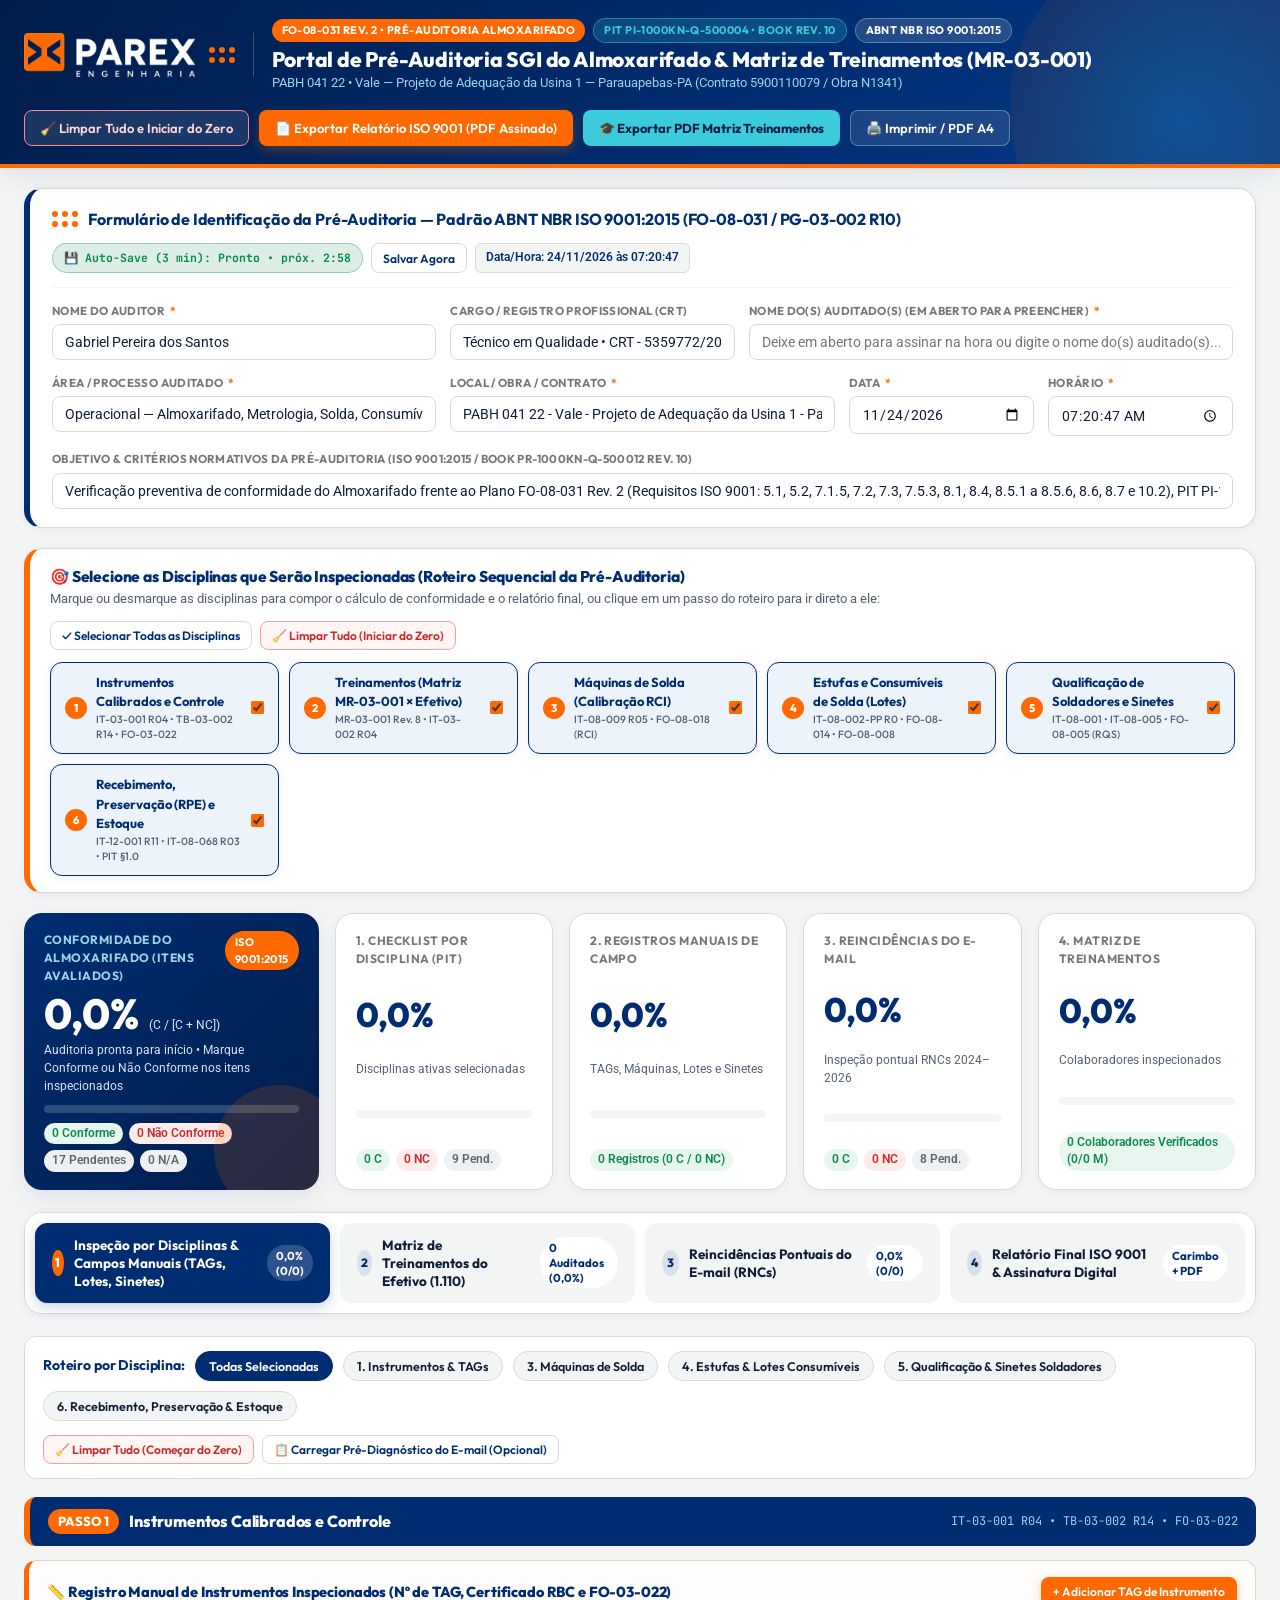
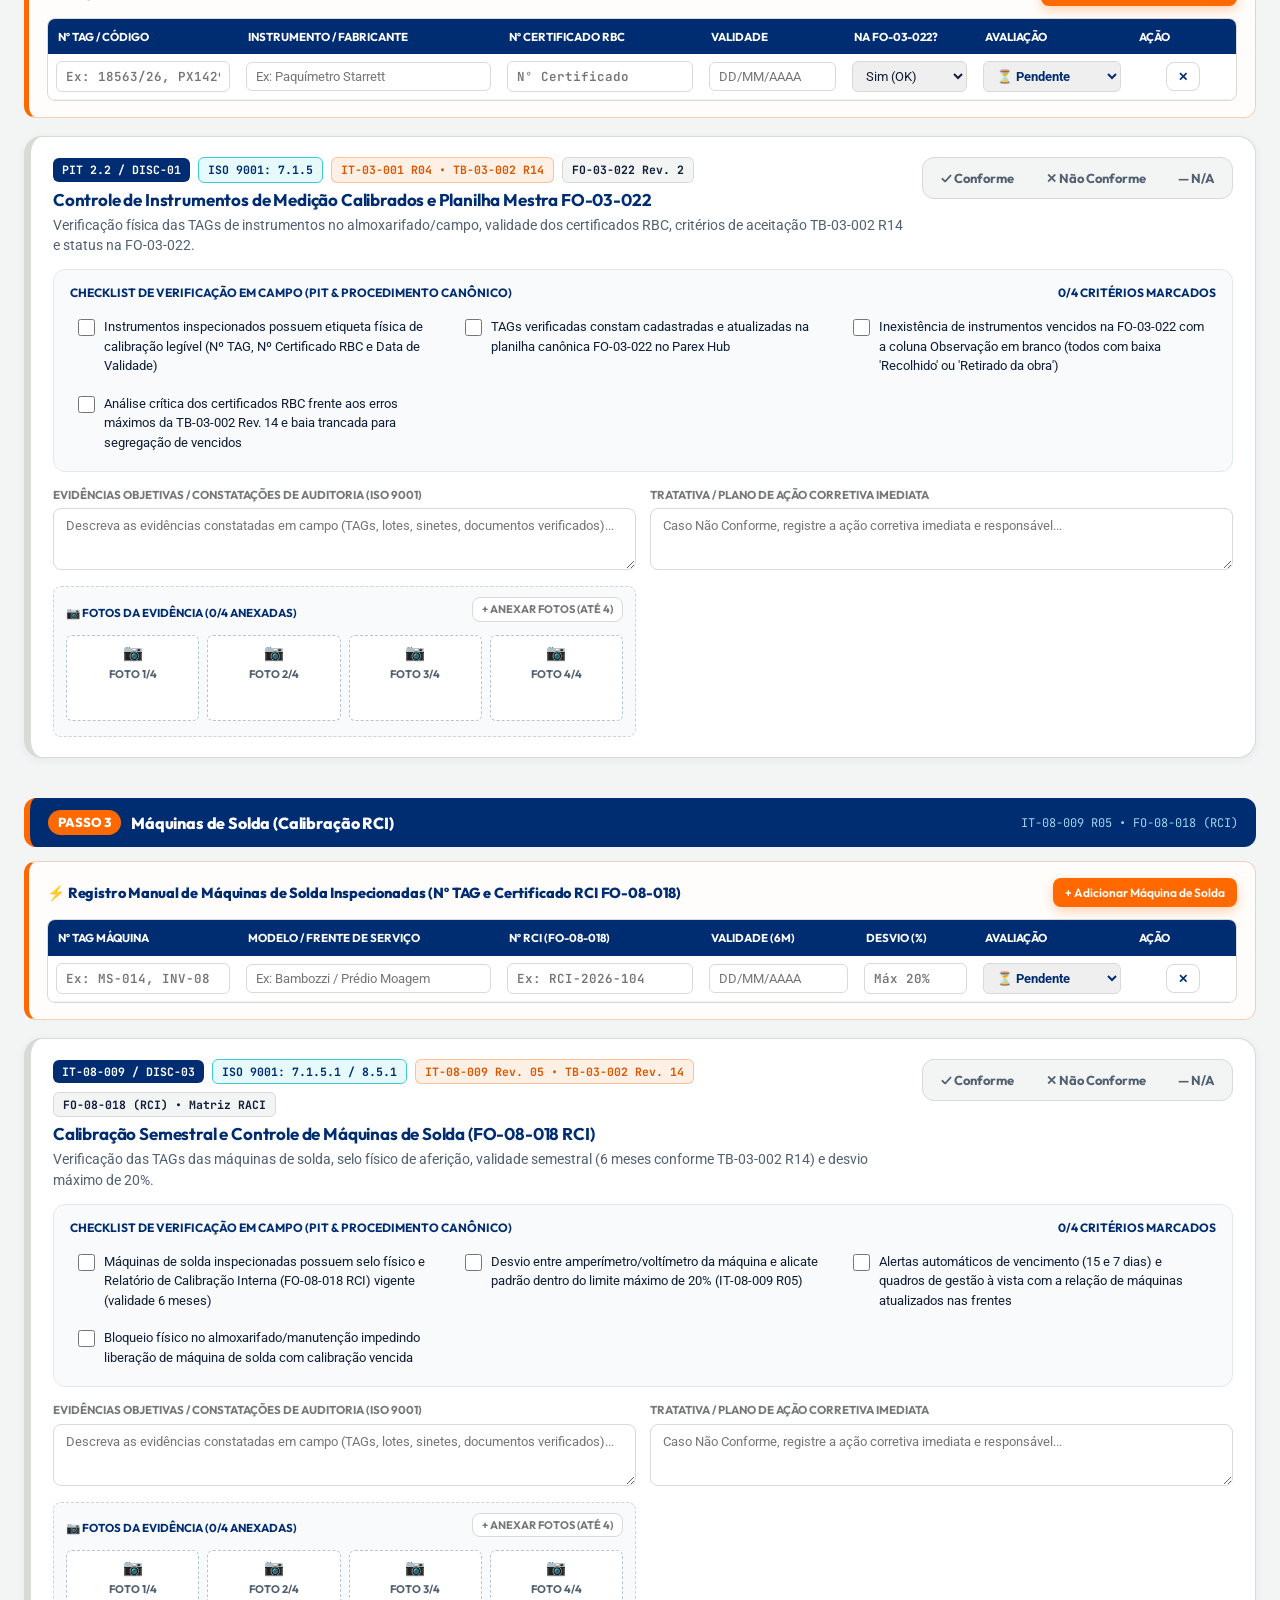
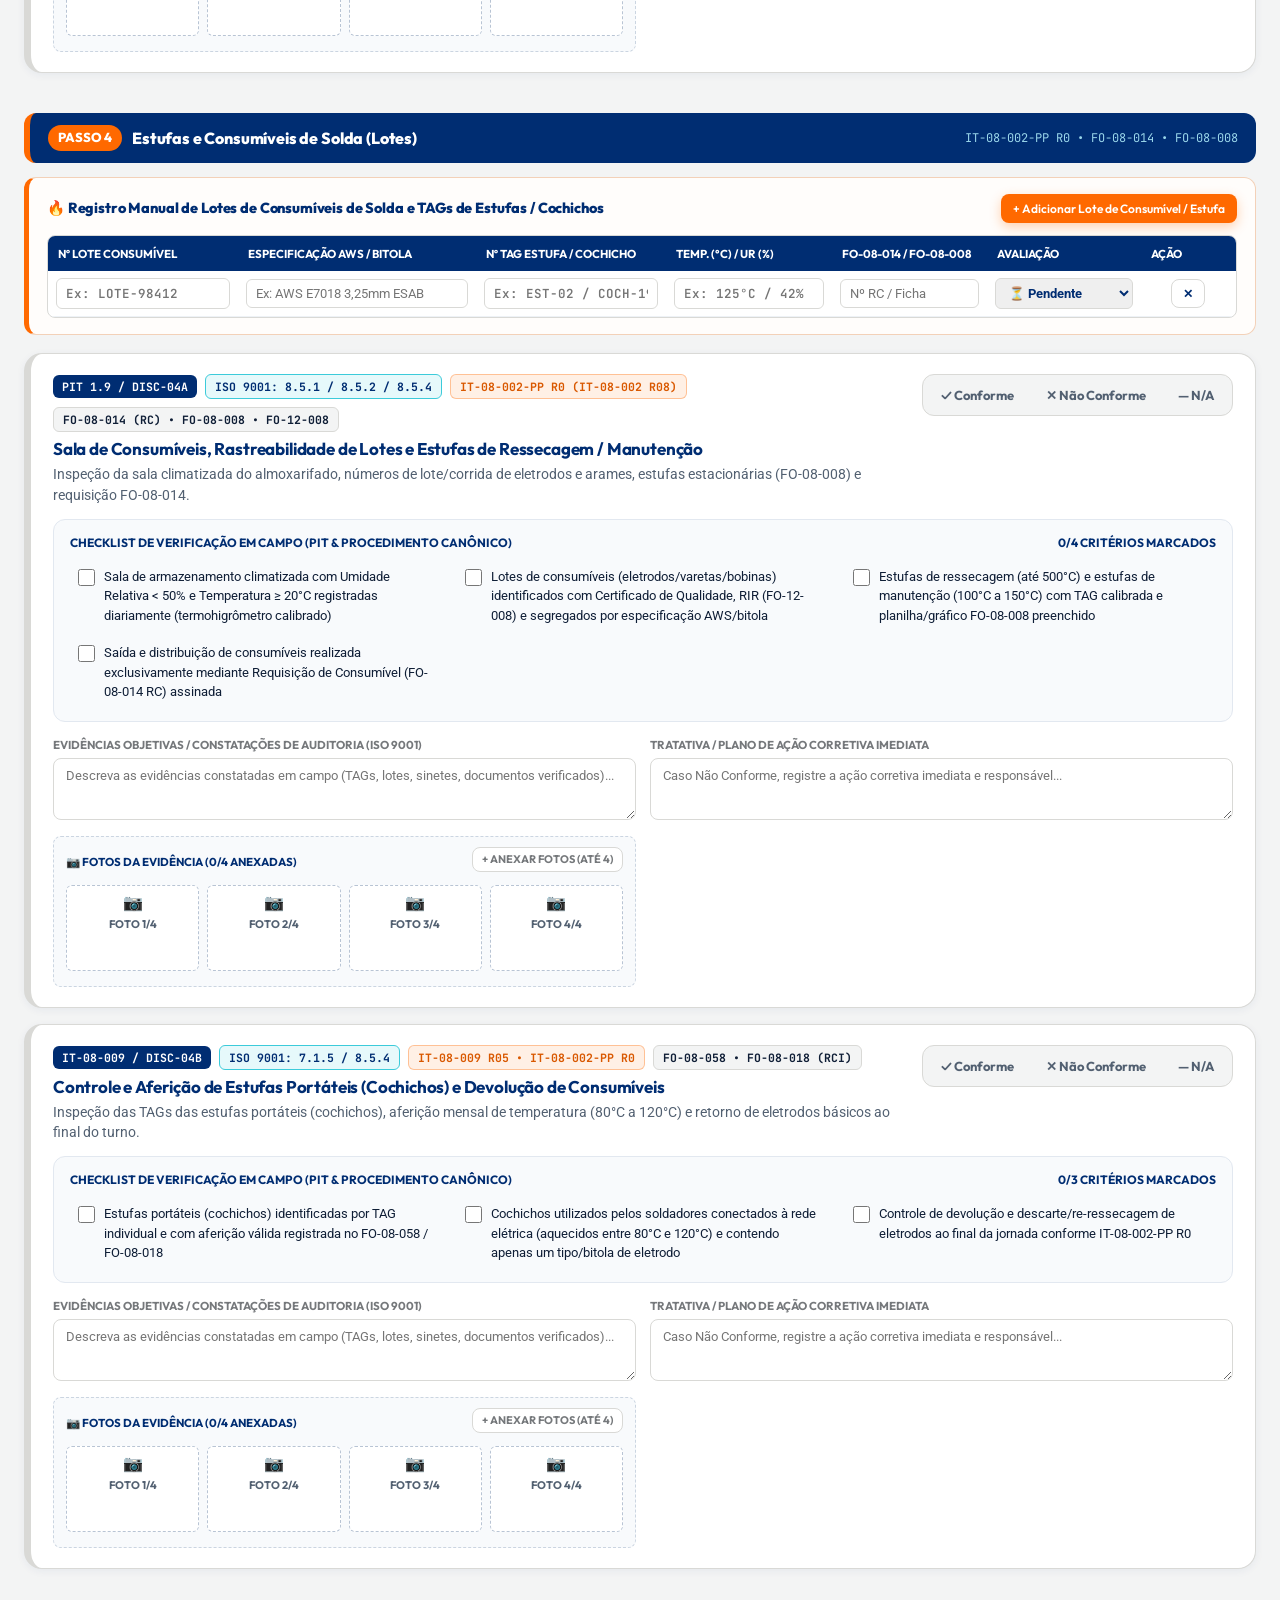
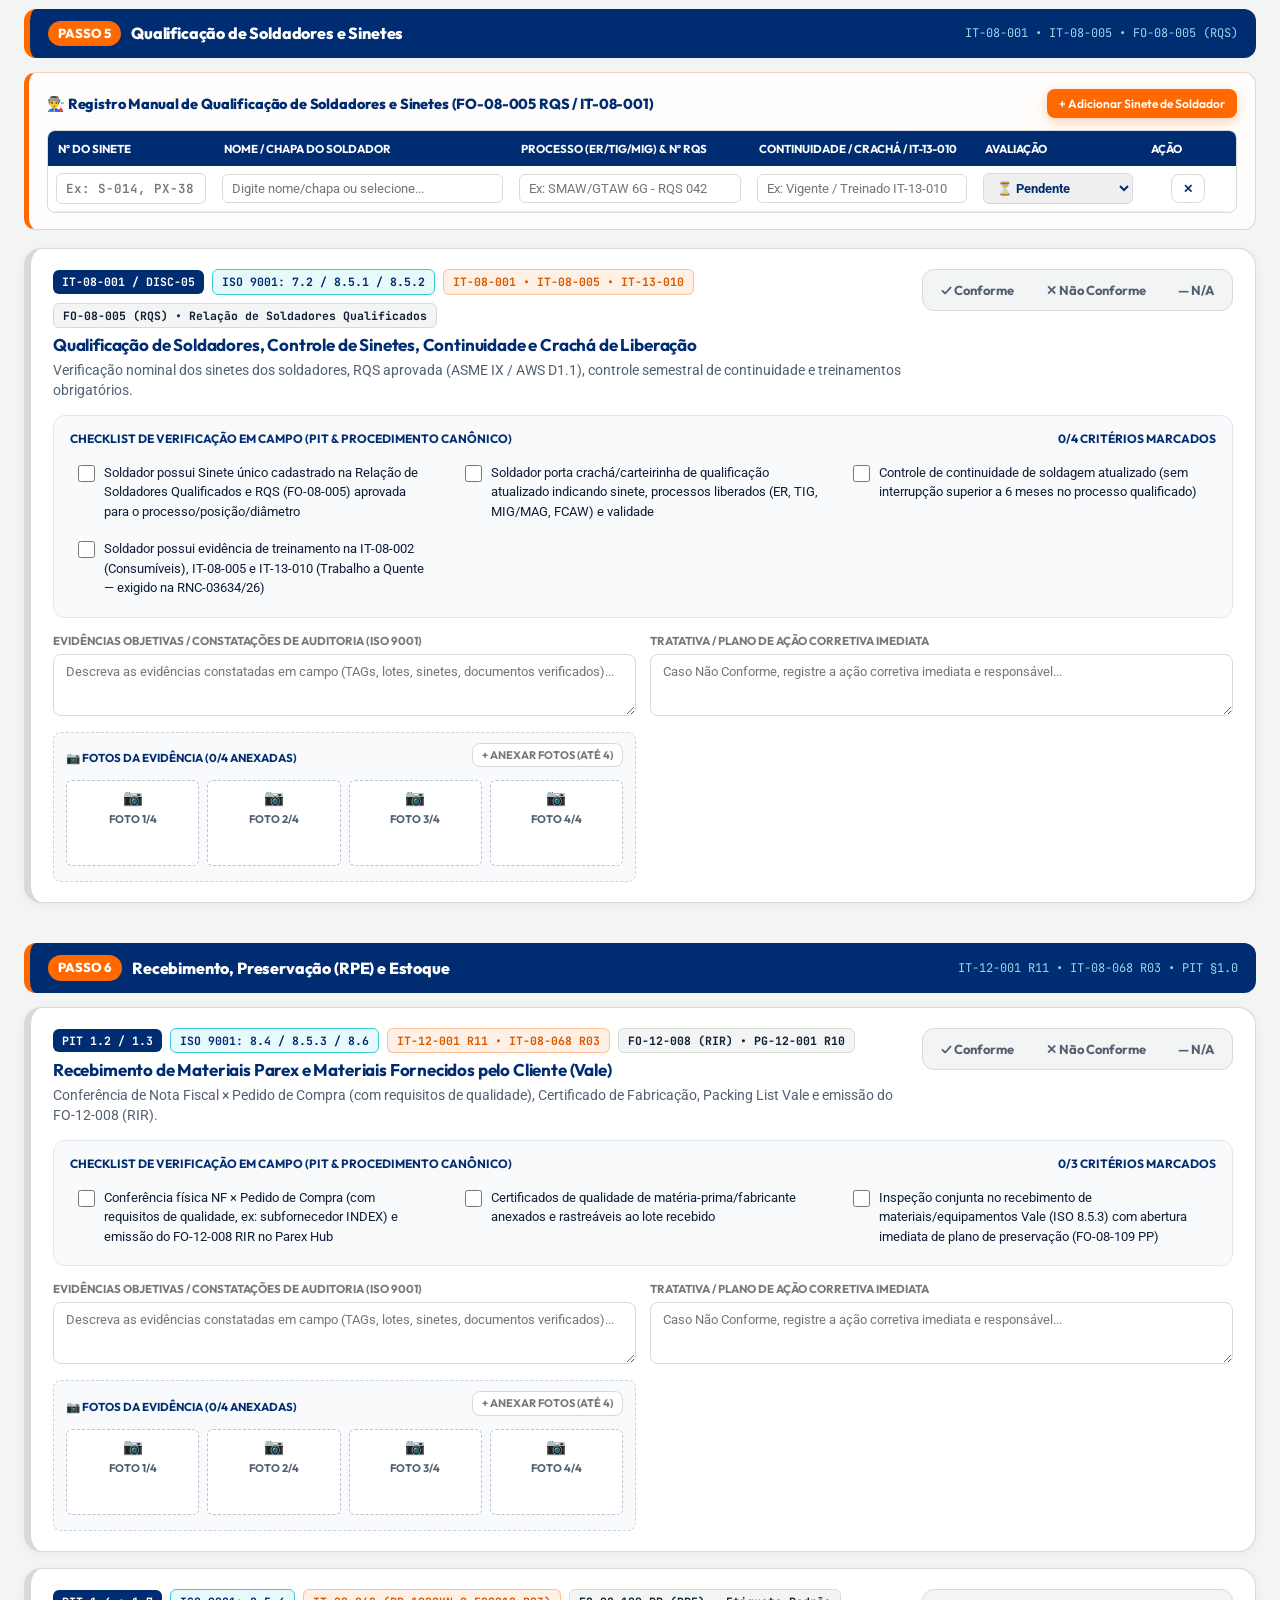
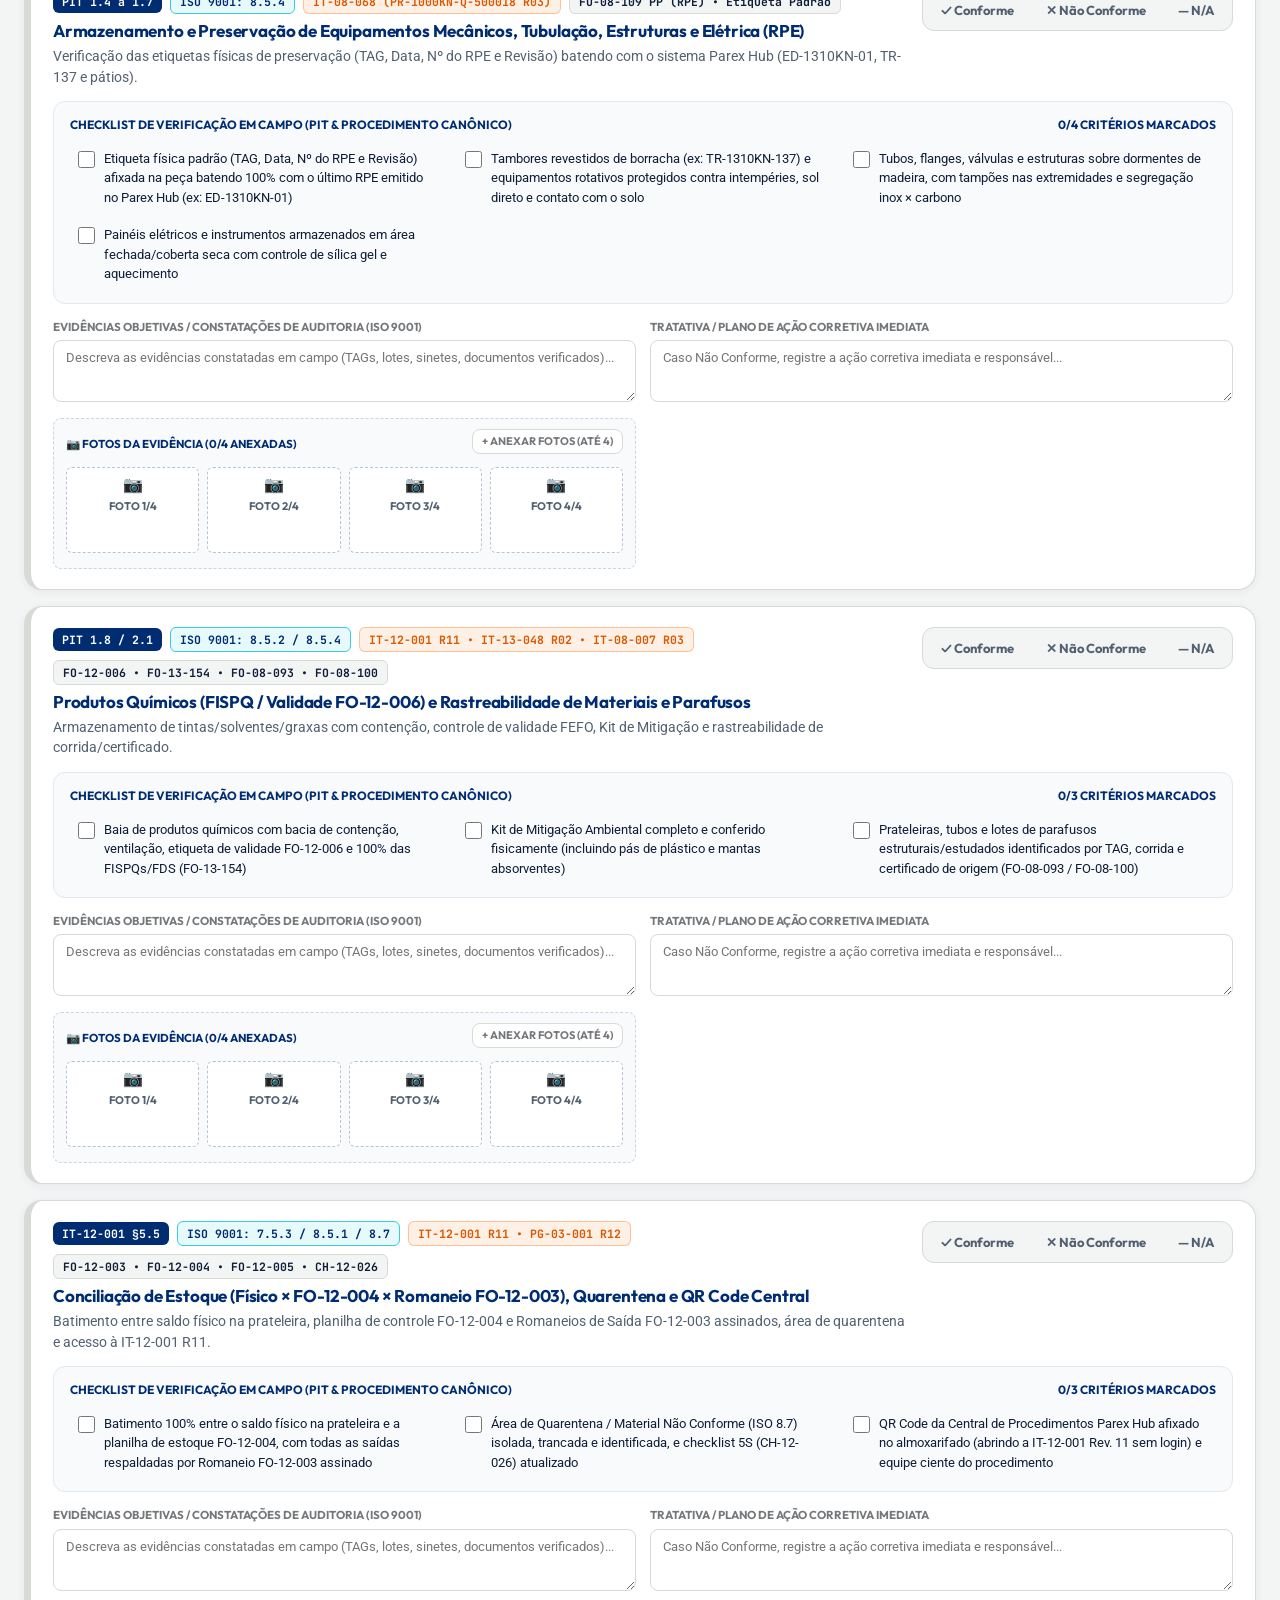
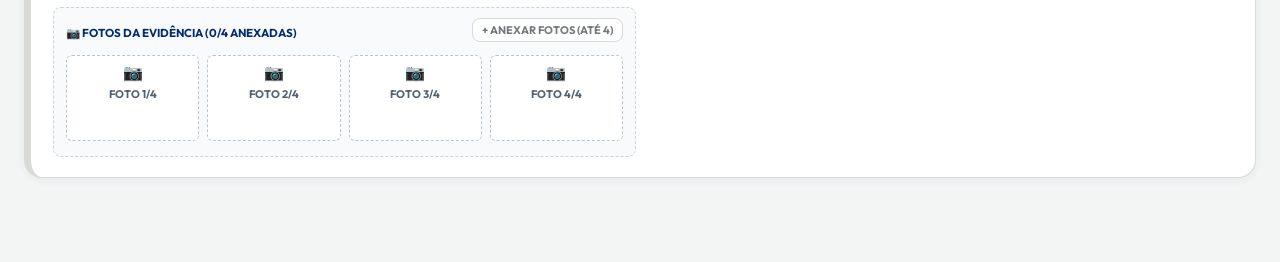
==== commit 1339298e: "fix(matriz): titulos completos da aba Administrativos MR-03-001 e filtro rapido da amostra de 12 col" ====
--- a/index.html
+++ b/index.html
@@ -288,6 +288,7 @@
         <div class="toolbar-left">
           <strong class="font-display" style="color: var(--parex-navy);">Filtrar Efetivo por Disciplina / Setor (MR-03-001 R8):</strong>
           <button type="button" class="filter-chip active" data-sector-chip="ALL" onclick="window.PAREX_APP.setMatrixSectorFilter('ALL')">👥 Todo o Efetivo (1.110)</button>
+          <button type="button" class="filter-chip" data-sector-chip="SAMPLE_12" onclick="window.PAREX_APP.setMatrixSectorFilter('SAMPLE_12')">🎯 Amostra 12 Colaboradores</button>
           <button type="button" class="filter-chip" data-sector-chip="AUDITED_ONLY" onclick="window.PAREX_APP.setMatrixSectorFilter('AUDITED_ONLY')">✅ Já Verificados na Auditoria (<span id="auditedEmpCountChip">0</span>)</button>
           <button type="button" class="filter-chip" data-sector-chip="ADM::Almoxarifado" onclick="window.PAREX_APP.setMatrixSectorFilter('ADM::Almoxarifado')">📦 Almoxarifado (20)</button>
           <button type="button" class="filter-chip" data-sector-chip="OP::Solda" onclick="window.PAREX_APP.setMatrixSectorFilter('OP::Solda')">🔥 Solda (99)</button>
--- a/styles.css
+++ b/styles.css
@@ -1083,6 +1083,131 @@
 .audit-textarea:focus {
   outline: none;
   border-color: var(--parex-navy);
+}
+
+/* ==================== 4-PHOTO EVIDENCE ATTACHMENT GRID ==================== */
+.evidence-photos-bar {
+  margin-top: 10px;
+  background: #F8FAFC;
+  border: 1px dashed #CBD5E1;
+  border-radius: var(--radius-sm);
+  padding: 10px 12px;
+}
+
+.evidence-photos-header {
+  display: flex;
+  flex-wrap: wrap;
+  align-items: center;
+  justify-content: space-between;
+  gap: 8px;
+  margin-bottom: 8px;
+}
+
+.evidence-photos-header span {
+  font-family: 'Outfit', sans-serif;
+  font-size: 11.5px;
+  font-weight: 700;
+  color: var(--parex-navy);
+  text-transform: uppercase;
+}
+
+.photo-slots-grid {
+  display: grid;
+  grid-template-columns: repeat(4, 1fr);
+  gap: 8px;
+}
+
+.photo-slot {
+  position: relative;
+  height: 86px;
+  border-radius: 6px;
+  border: 1.5px dashed #B8C4D4;
+  background: #FFFFFF;
+  display: flex;
+  flex-direction: column;
+  align-items: center;
+  justify-content: center;
+  overflow: hidden;
+  cursor: pointer;
+  transition: border-color 0.15s, background 0.15s;
+}
+
+.photo-slot:hover {
+  border-color: var(--parex-orange);
+  background: #FFF9F5;
+}
+
+.photo-slot.filled {
+  border-style: solid;
+  border-color: var(--parex-navy);
+  cursor: default;
+}
+
+.photo-slot img {
+  width: 100%;
+  height: 100%;
+  object-fit: cover;
+  display: block;
+}
+
+.photo-slot-placeholder {
+  display: flex;
+  flex-direction: column;
+  align-items: center;
+  gap: 2px;
+  font-family: 'Outfit', sans-serif;
+  font-size: 11px;
+  font-weight: 700;
+  color: var(--parex-text-muted);
+  text-align: center;
+  padding: 4px;
+}
+
+.photo-slot-remove {
+  position: absolute;
+  top: 4px;
+  right: 4px;
+  width: 22px;
+  height: 22px;
+  border-radius: 50%;
+  border: none;
+  background: rgba(201, 42, 42, 0.92);
+  color: #FFFFFF;
+  font-size: 11px;
+  font-weight: 800;
+  cursor: pointer;
+  display: inline-flex;
+  align-items: center;
+  justify-content: center;
+  box-shadow: 0 2px 5px rgba(0, 0, 0, 0.25);
+}
+
+.photo-slot-badge {
+  position: absolute;
+  bottom: 3px;
+  left: 4px;
+  background: rgba(0, 45, 114, 0.85);
+  color: #FFFFFF;
+  font-family: 'JetBrains Mono', monospace;
+  font-size: 9.5px;
+  font-weight: 700;
+  padding: 1px 5px;
+  border-radius: 4px;
+}
+
+.report-photo-strip {
+  display: flex;
+  flex-wrap: wrap;
+  gap: 6px;
+  margin-top: 6px;
+}
+
+.report-photo-thumb {
+  width: 68px;
+  height: 52px;
+  object-fit: cover;
+  border-radius: 4px;
+  border: 1px solid var(--parex-navy);
 }
 
 /* ==================== TRAINING MATRIX (MR-03-001 × 1.110 EFETIVO) ==================== */
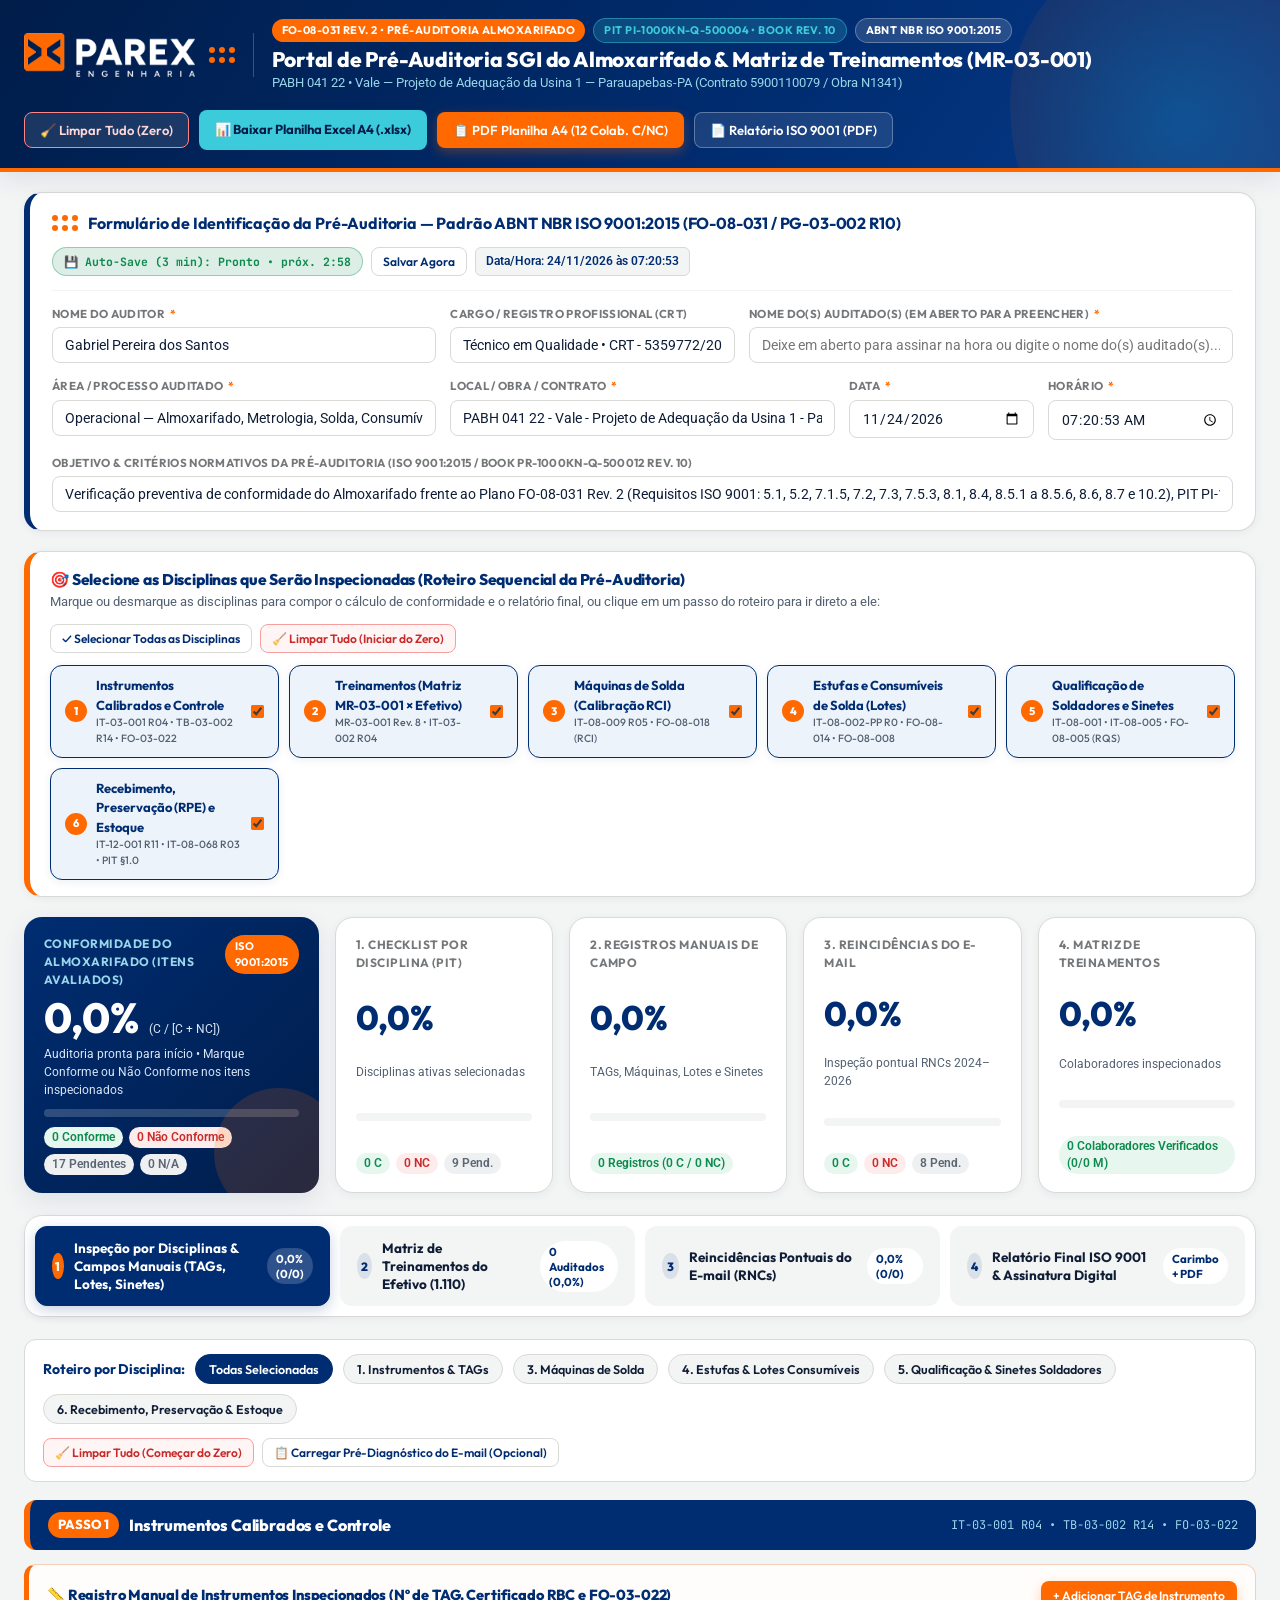
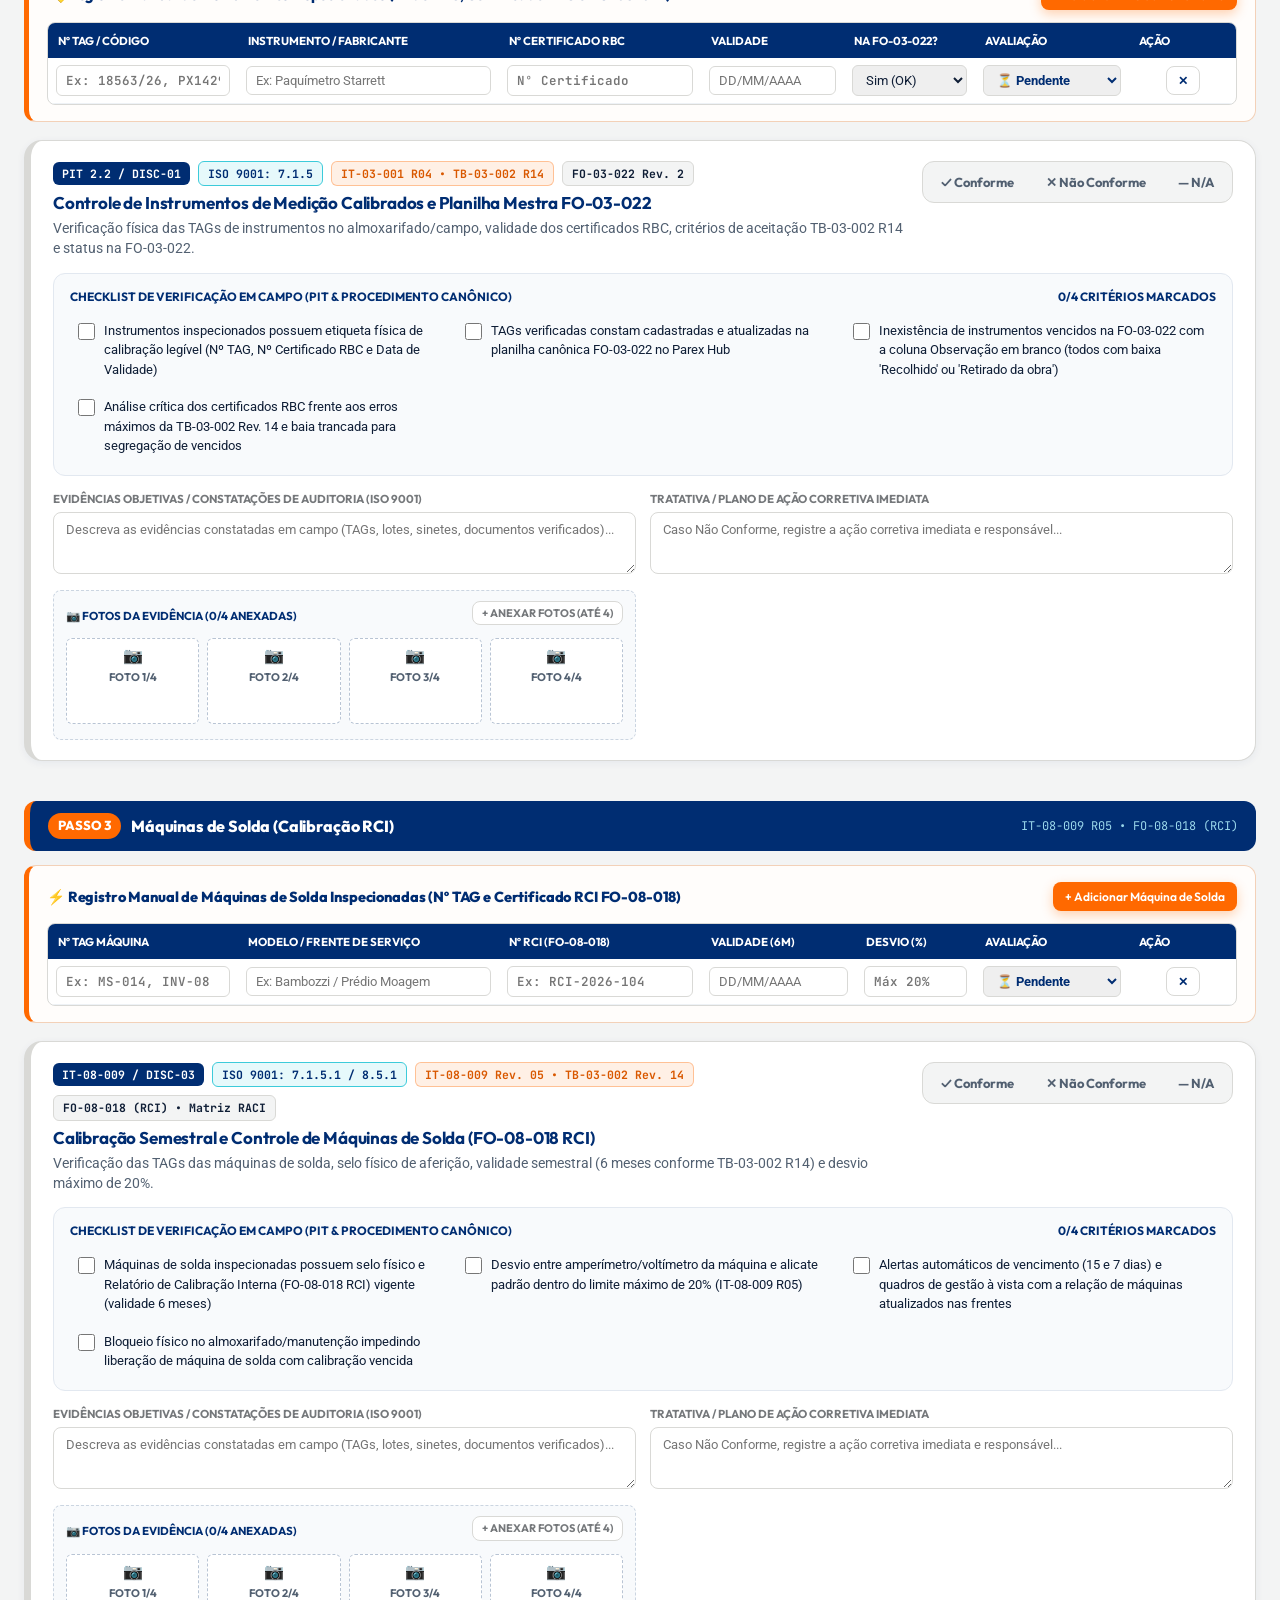
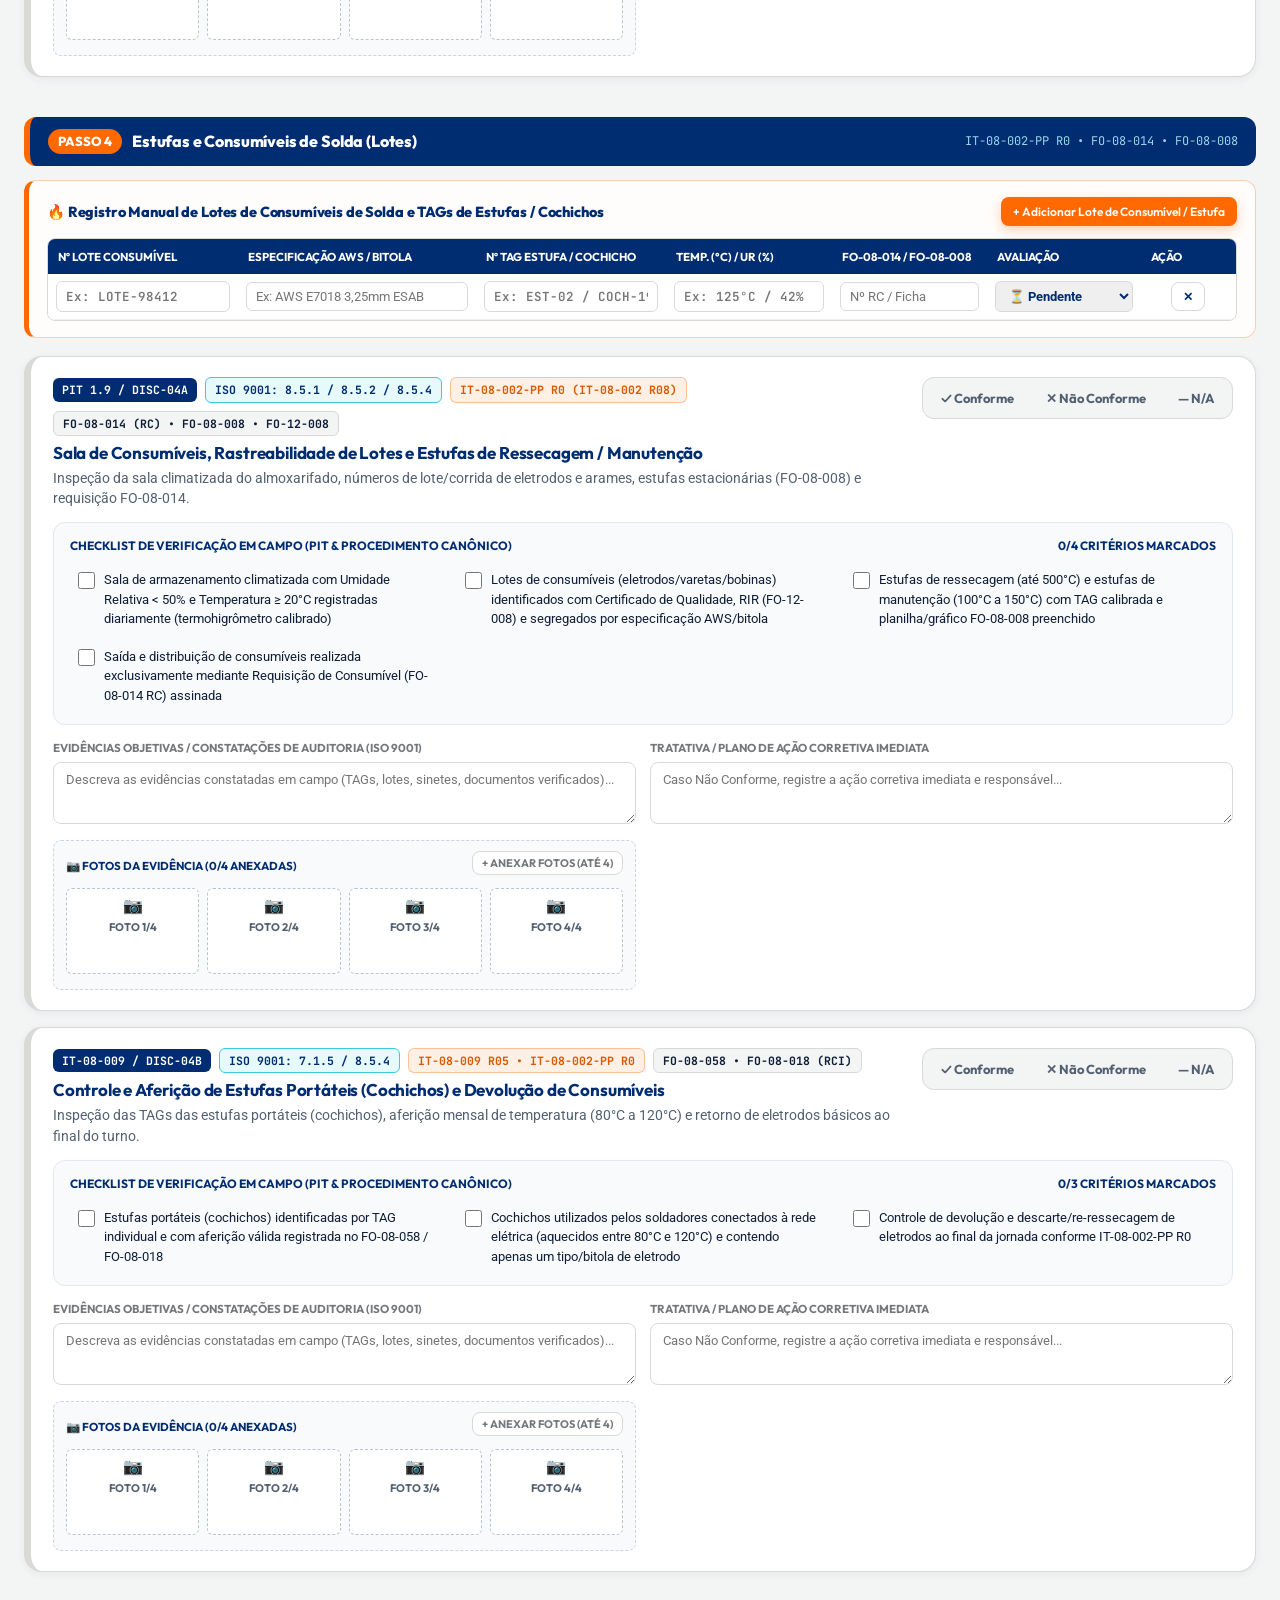
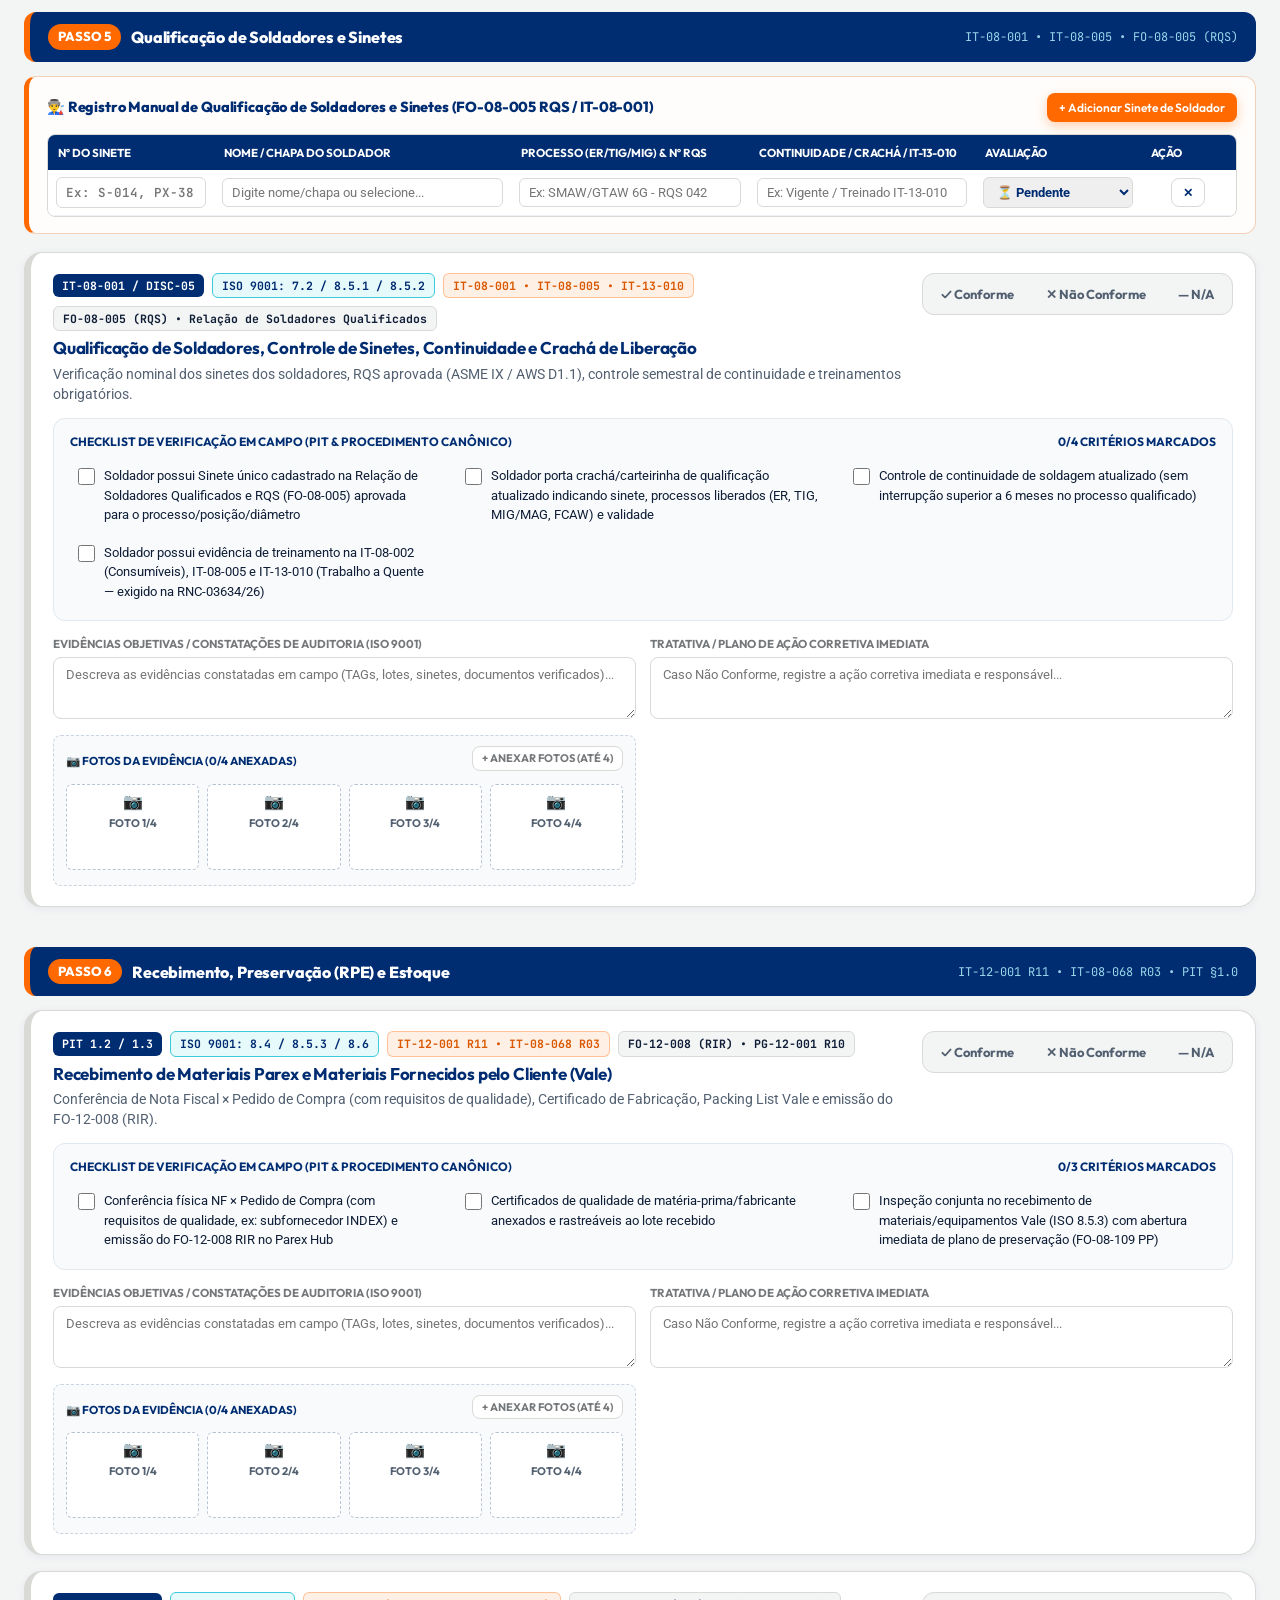
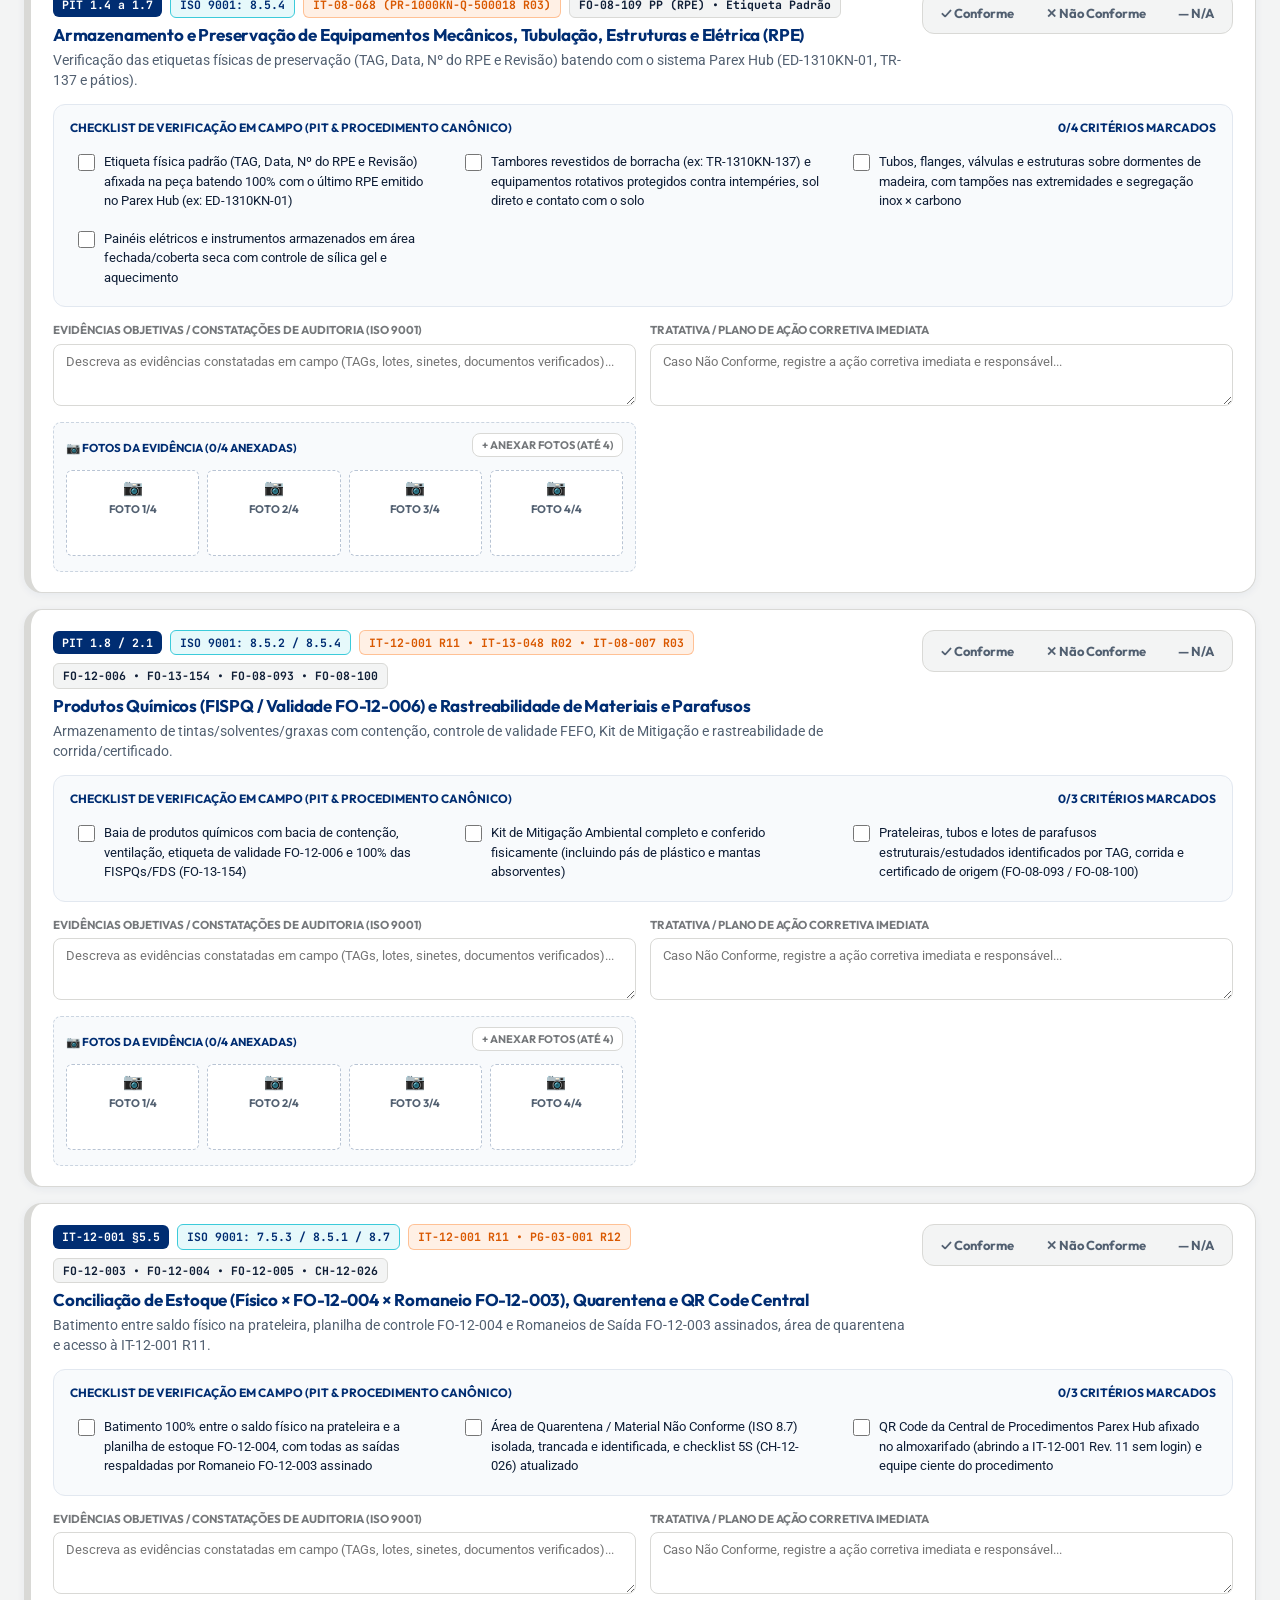
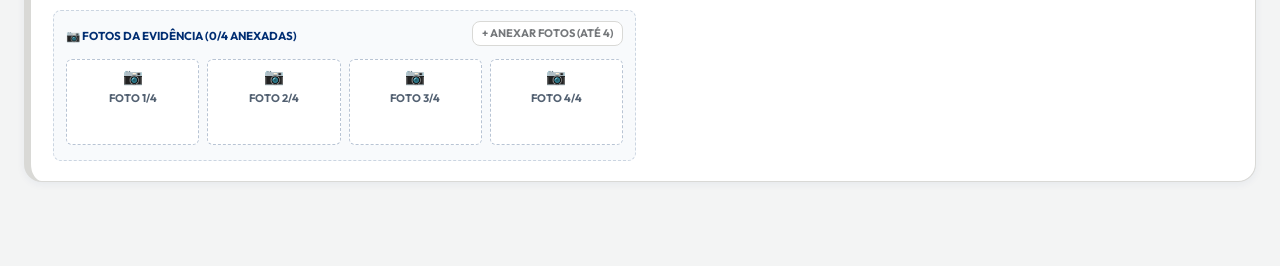
==== commit 9d88cb3d: "feat(sgi): planilha A4 para marcar conforme e nao conforme (Excel .xlsx + PDF A4 + tabela interativa" ====
--- a/index.html
+++ b/index.html
@@ -36,16 +36,16 @@
 
       <div class="header-actions no-print">
         <button type="button" class="btn btn-outline-light" style="border-color:#FF8585;color:#FFD6D6;" onclick="window.PAREX_APP.clearAllAndStartFromZero()">
-          <span>🧹 Limpar Tudo e Iniciar do Zero</span>
+          <span>🧹 Limpar Tudo (Zero)</span>
         </button>
-        <button type="button" class="btn btn-primary" onclick="window.PAREX_PDF.exportFullAuditPDF()">
-          <span>📄 Exportar Relatório ISO 9001 (PDF Assinado)</span>
+        <a href="assets/Planilha_A4_Pre_Auditoria_e_Matriz_Treinamentos_PAREX_ISO9001.xlsx" download class="btn btn-cyan">
+          <span>📊 Baixar Planilha Excel A4 (.xlsx)</span>
+        </a>
+        <button type="button" class="btn btn-primary" onclick="window.PAREX_PDF.exportA4ChecklistSheetPDF()">
+          <span>📋 PDF Planilha A4 (12 Colab. C/NC)</span>
         </button>
-        <button type="button" class="btn btn-cyan" onclick="window.PAREX_PDF.exportTrainingMatrixPDF()">
-          <span>🎓 Exportar PDF Matriz Treinamentos</span>
-        </button>
-        <button type="button" class="btn btn-outline-light" onclick="window.PAREX_APP.switchTab('relatorio'); setTimeout(() => window.print(), 250);">
-          <span>🖨️ Imprimir / PDF A4</span>
+        <button type="button" class="btn btn-outline-light" onclick="window.PAREX_PDF.exportFullAuditPDF()">
+          <span>📄 Relatório ISO 9001 (PDF)</span>
         </button>
       </div>
     </div>
@@ -296,9 +296,16 @@
           <button type="button" class="filter-chip" data-sector-chip="ADM::Compras" onclick="window.PAREX_APP.setMatrixSectorFilter('ADM::Compras')">🛒 Suprimentos / Compras</button>
         </div>
         <div class="toolbar-right">
-          <button type="button" class="btn btn-sm btn-danger-outline" onclick="window.PAREX_APP.clearAllTrainings()">🧹 Zerar Todos os Treinamentos</button>
-          <button type="button" class="btn btn-sm btn-cyan" onclick="window.PAREX_PDF.exportTrainingMatrixPDF()">📄 Exportar Relatório PDF da Matriz</button>
-        </div>
+          <a href="assets/Planilha_A4_Pre_Auditoria_e_Matriz_Treinamentos_PAREX_ISO9001.xlsx" download class="btn btn-sm btn-navy">📊 Baixar Excel A4 (.xlsx)</a>
+          <button type="button" class="btn btn-sm btn-primary" onclick="window.PAREX_PDF.exportA4ChecklistSheetPDF()">📋 Baixar Planilha A4 PDF (12 Colaboradores)</button>
+          <button type="button" class="btn btn-sm btn-danger-outline" onclick="window.PAREX_APP.clearAllTrainings()">🧹 Zerar Treinamentos</button>
+          <button type="button" class="btn btn-sm btn-cyan" onclick="window.PAREX_PDF.exportTrainingMatrixPDF()">📄 PDF Matriz Completa</button>
+        </div>
+      </div>
+
+      <!-- PLANILHA INTERATIVA A4 DOS 12 COLABORADORES (MARCAR CONFORME OU NÃO CONFORME) -->
+      <div class="manual-log-box" id="a4Sheet12Container" style="background:#FFFFFF;border-color:var(--parex-navy);border-left:6px solid var(--parex-orange);margin-bottom:20px;">
+        <!-- Populated dynamically by app.js -->
       </div>
 
       <div class="matrix-layout">
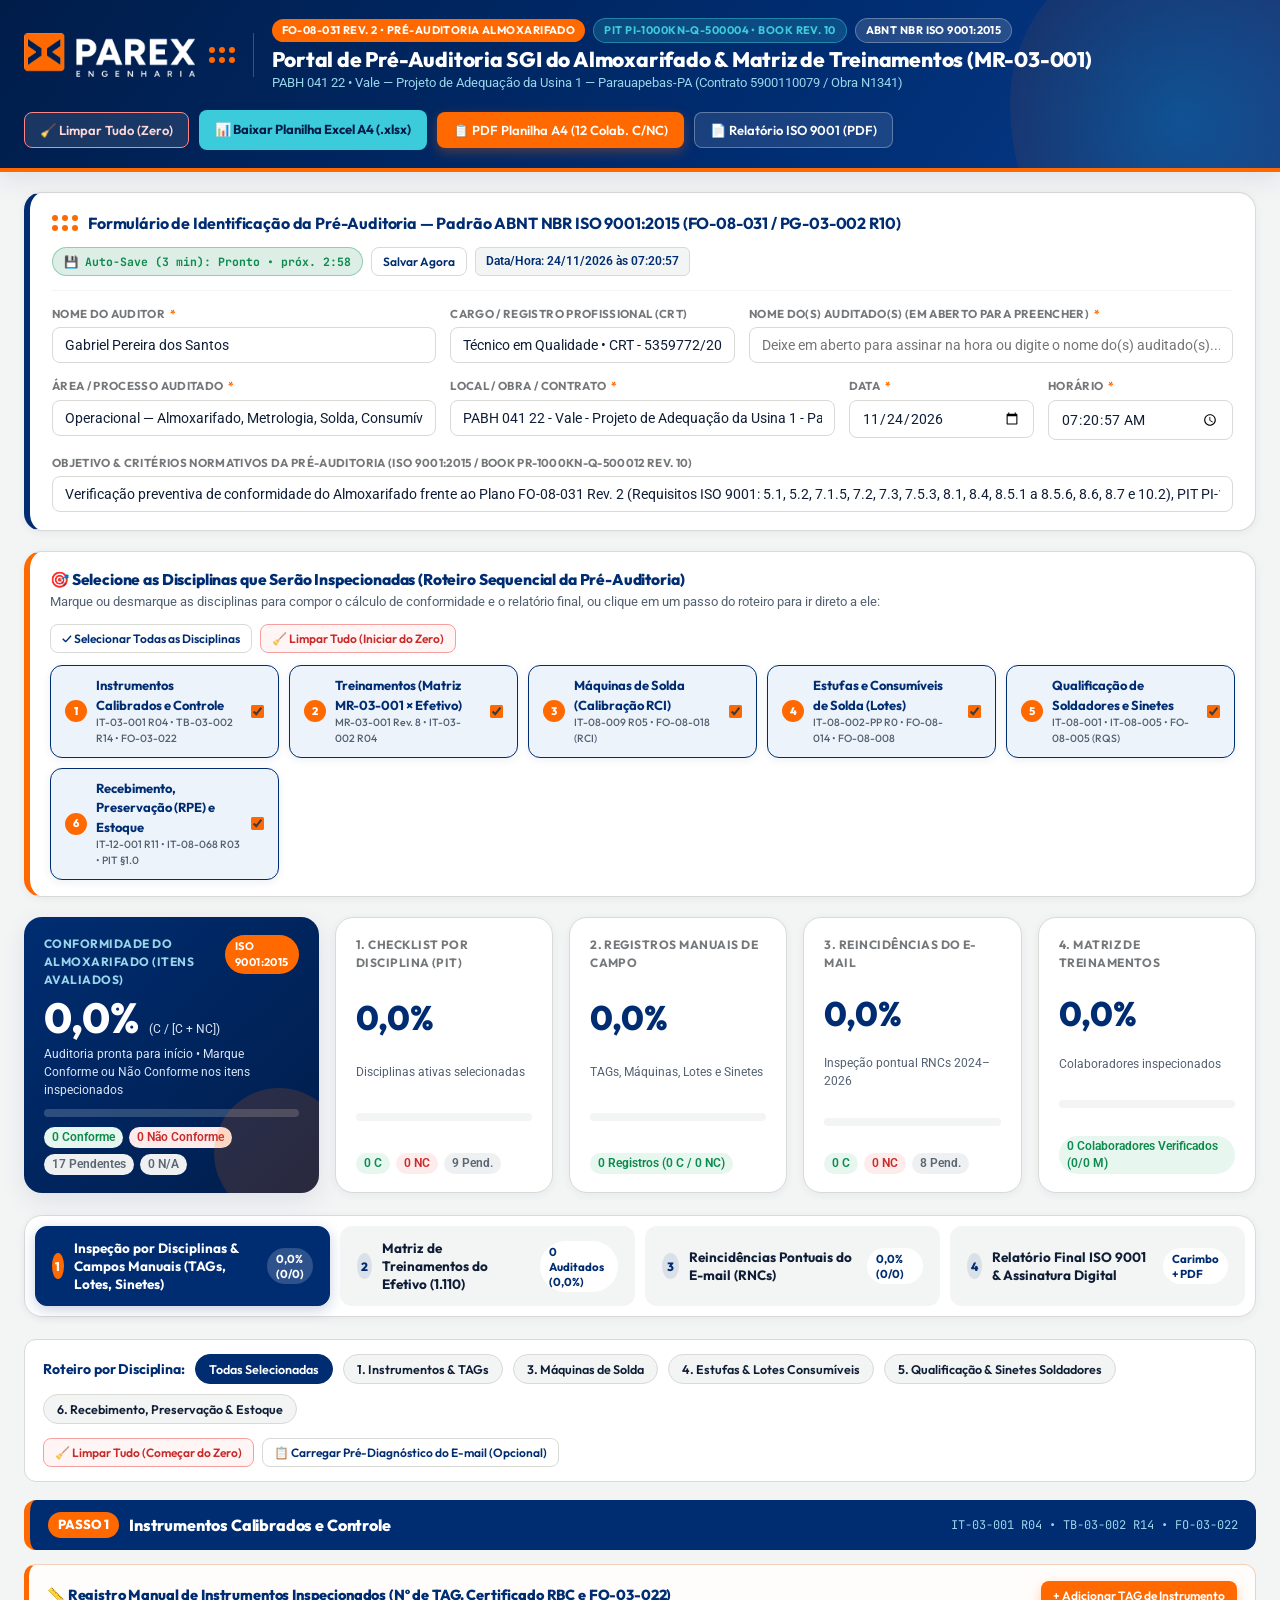
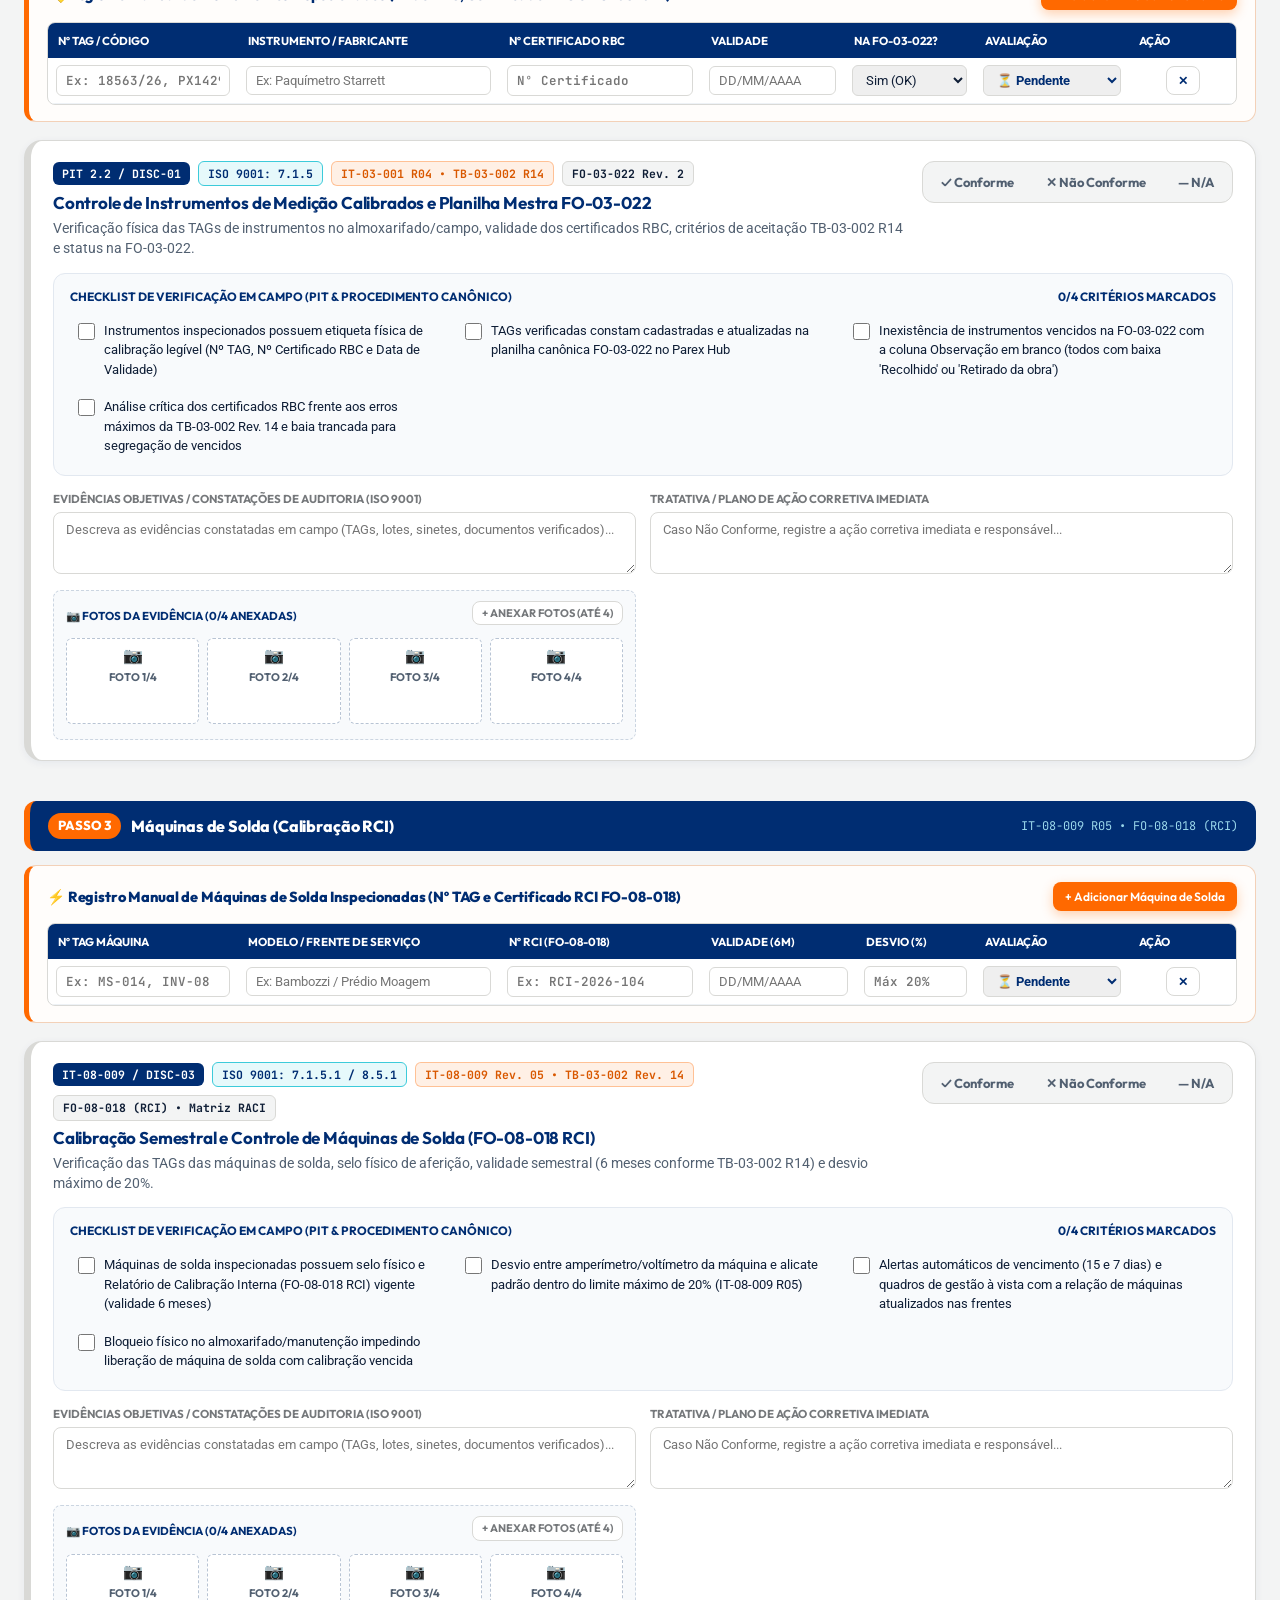
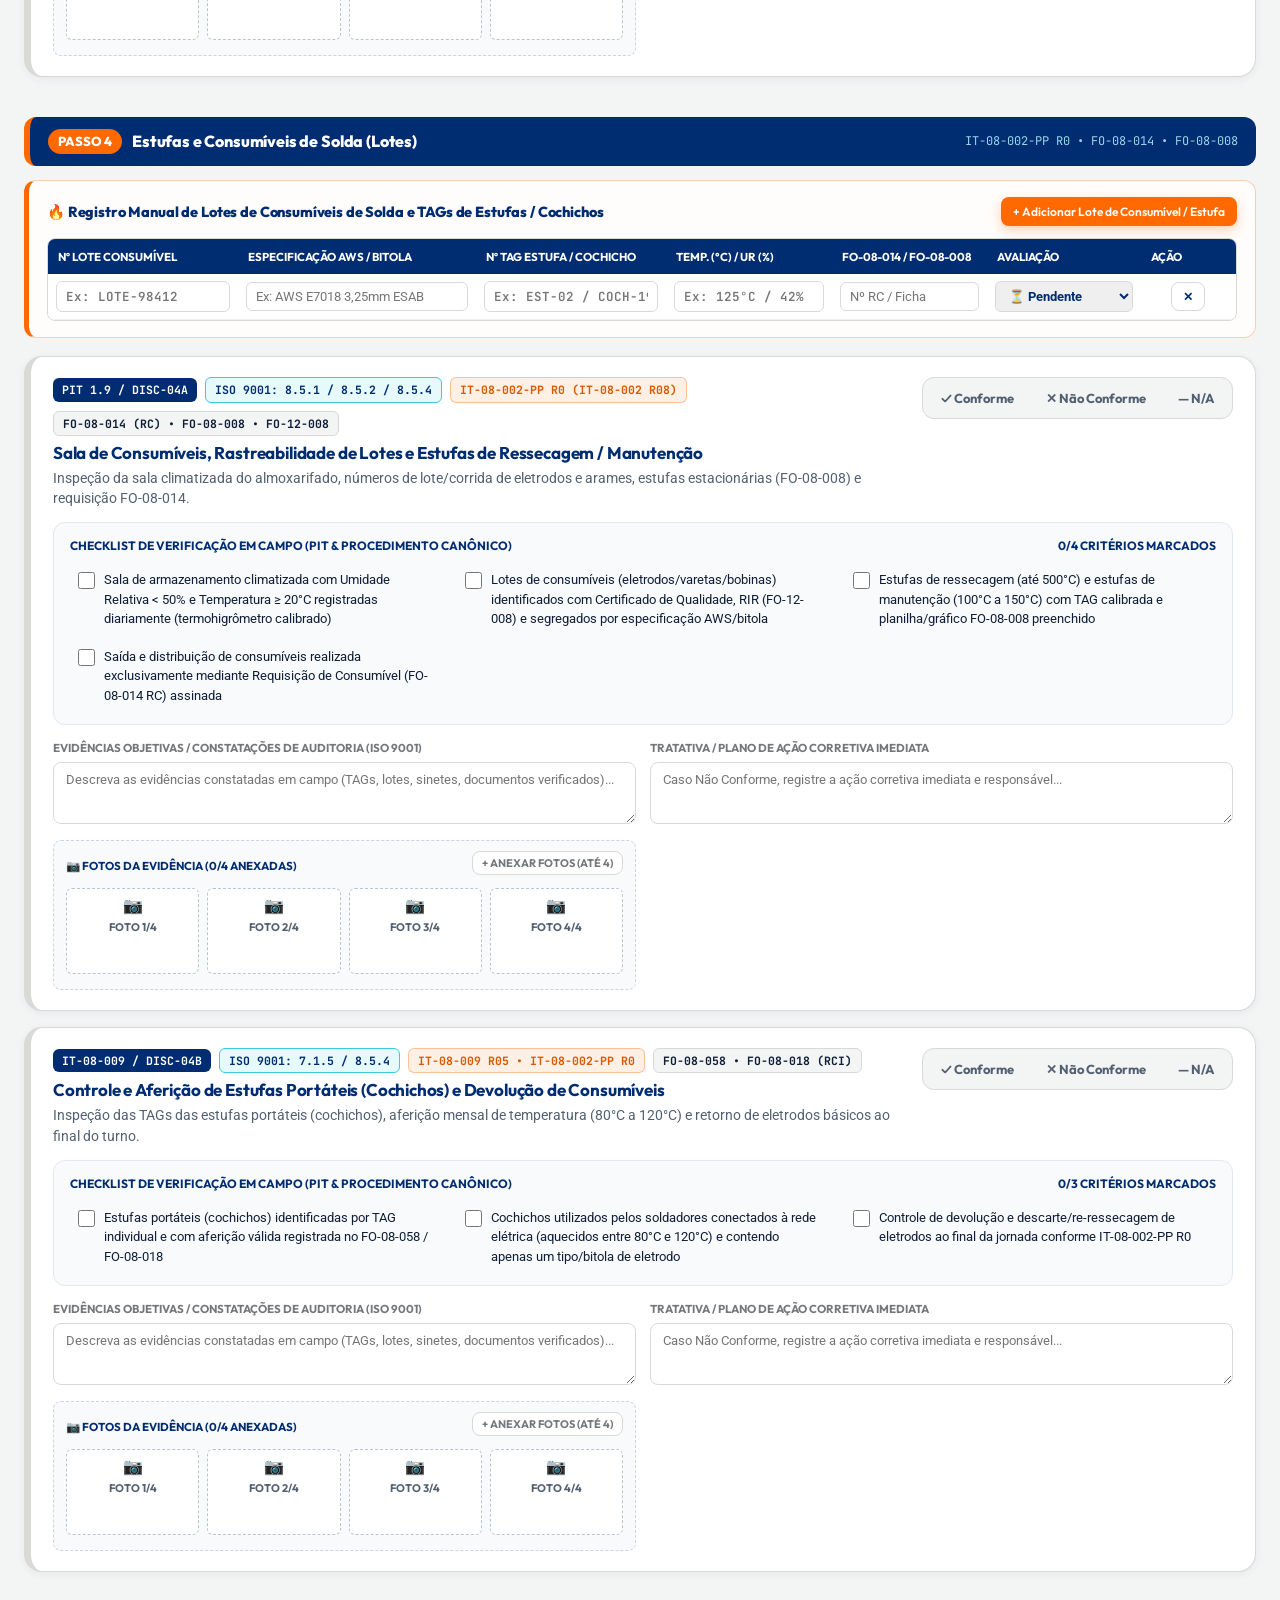
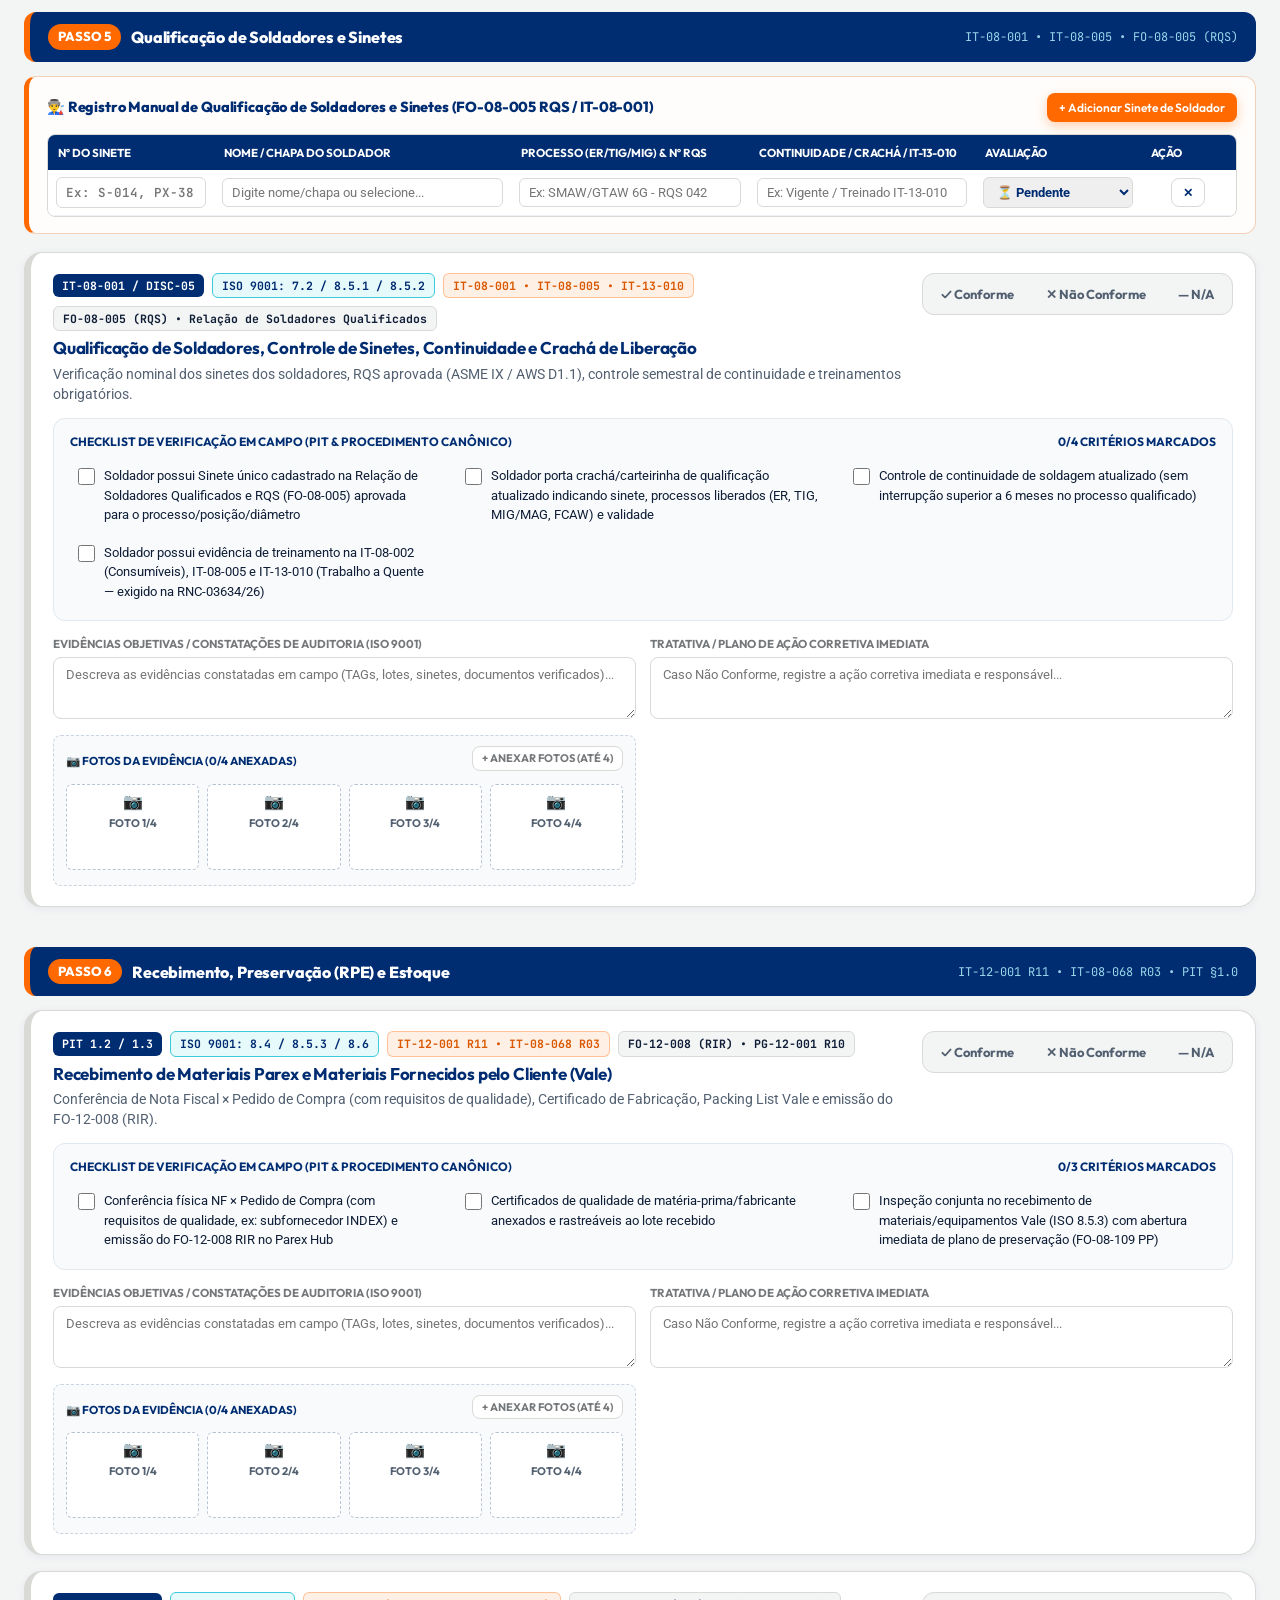
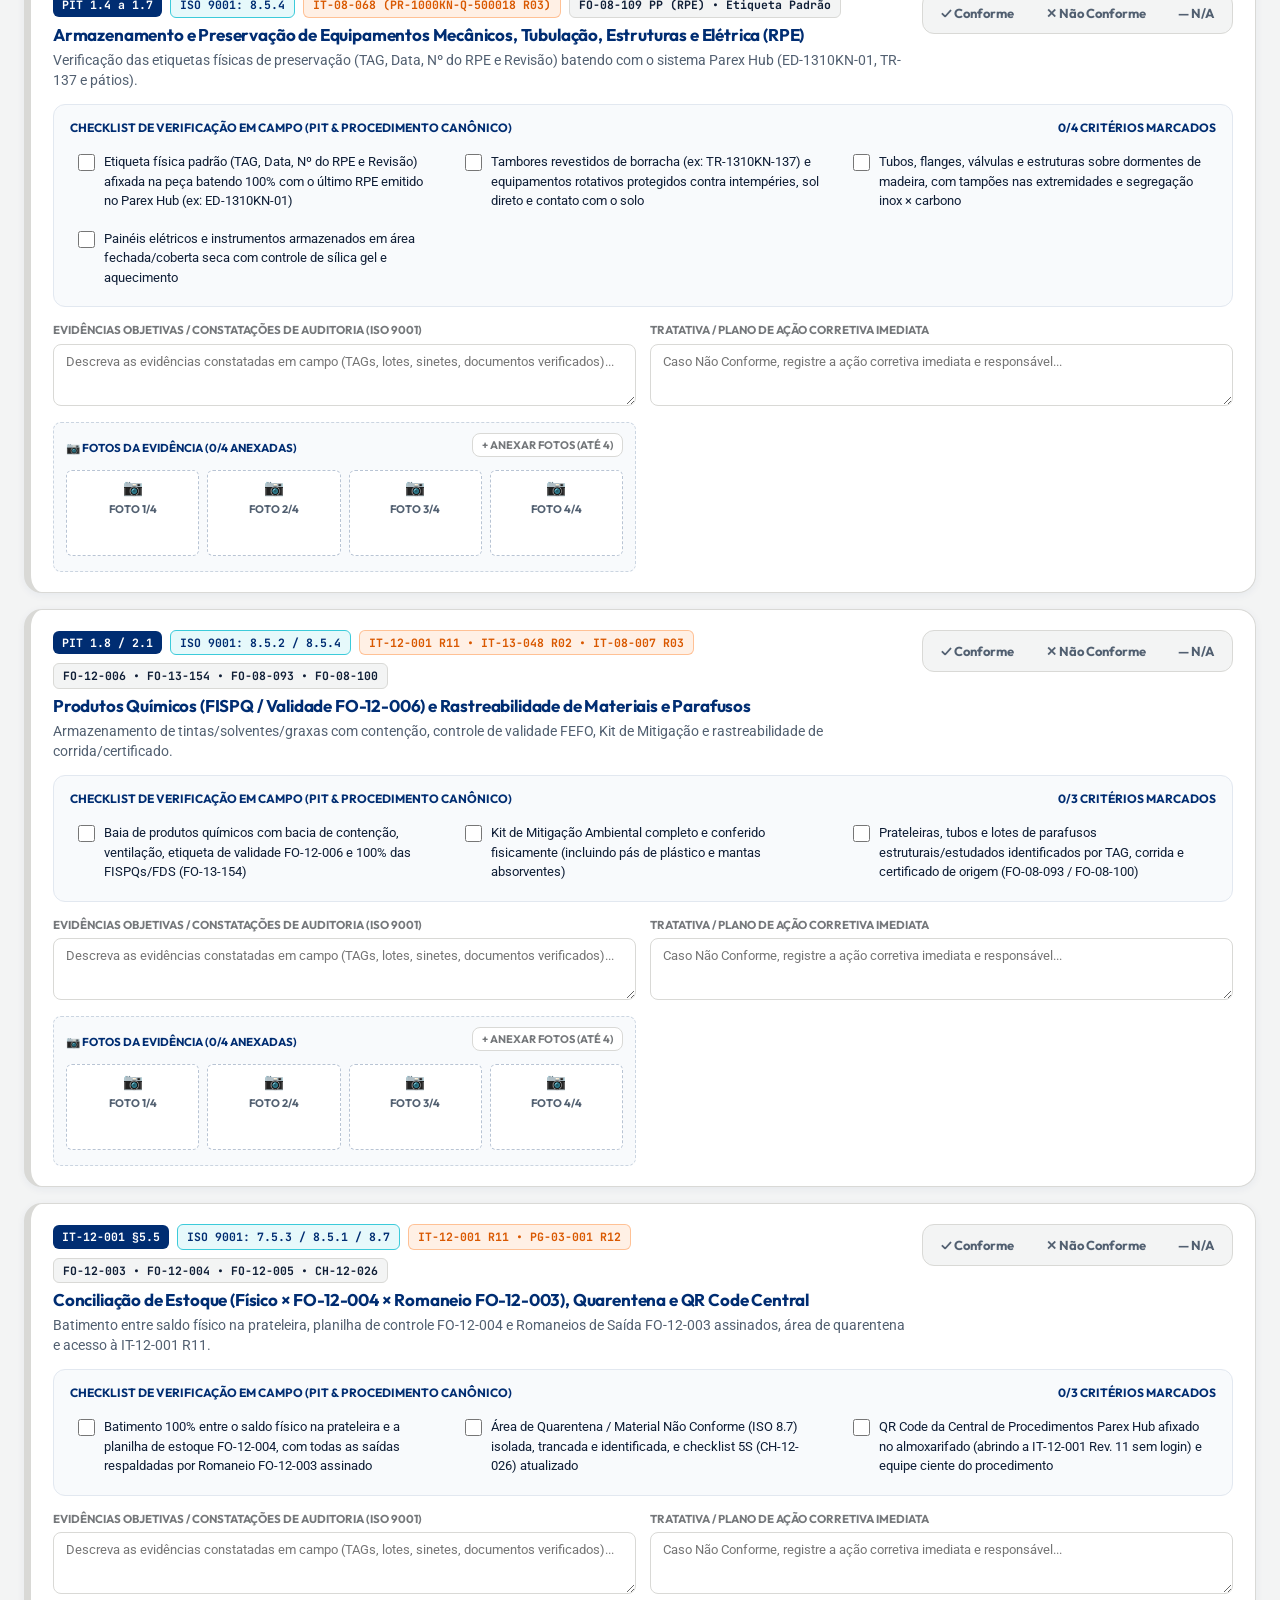
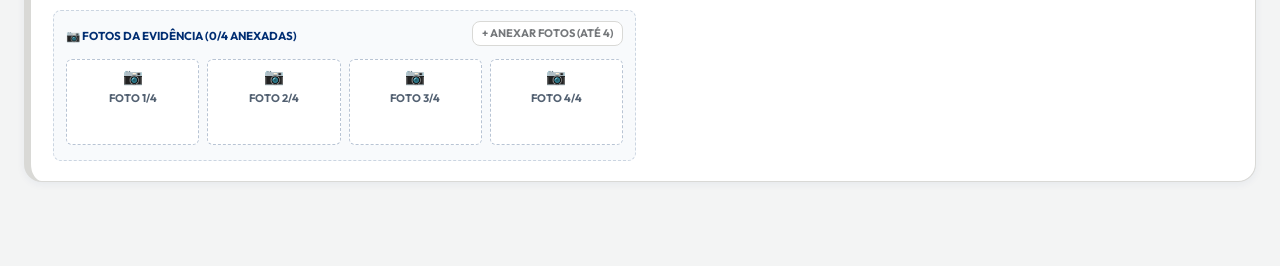
==== commit f2485bb2: "feat(matriz): revisao completa com os 39 itens da MR-09-001 REV. 09 na planilha A4 e no portal web" ====
--- a/index.html
+++ b/index.html
@@ -290,10 +290,10 @@
           <button type="button" class="filter-chip active" data-sector-chip="ALL" onclick="window.PAREX_APP.setMatrixSectorFilter('ALL')">👥 Todo o Efetivo (1.110)</button>
           <button type="button" class="filter-chip" data-sector-chip="SAMPLE_12" onclick="window.PAREX_APP.setMatrixSectorFilter('SAMPLE_12')">🎯 Amostra 12 Colaboradores</button>
           <button type="button" class="filter-chip" data-sector-chip="AUDITED_ONLY" onclick="window.PAREX_APP.setMatrixSectorFilter('AUDITED_ONLY')">✅ Já Verificados na Auditoria (<span id="auditedEmpCountChip">0</span>)</button>
-          <button type="button" class="filter-chip" data-sector-chip="ADM::Almoxarifado" onclick="window.PAREX_APP.setMatrixSectorFilter('ADM::Almoxarifado')">📦 Almoxarifado (20)</button>
-          <button type="button" class="filter-chip" data-sector-chip="OP::Solda" onclick="window.PAREX_APP.setMatrixSectorFilter('OP::Solda')">🔥 Solda (99)</button>
-          <button type="button" class="filter-chip" data-sector-chip="ADM::Controle da qualidade" onclick="window.PAREX_APP.setMatrixSectorFilter('ADM::Controle da qualidade')">🔍 Controle da Qualidade (34)</button>
-          <button type="button" class="filter-chip" data-sector-chip="ADM::Compras" onclick="window.PAREX_APP.setMatrixSectorFilter('ADM::Compras')">🛒 Suprimentos / Compras</button>
+          <button type="button" class="filter-chip" data-sector-chip="R9::Almoxarifado / Expedição" onclick="window.PAREX_APP.setMatrixSectorFilter('R9::Almoxarifado / Expedição')">📦 Almoxarifado / Expedição (20)</button>
+          <button type="button" class="filter-chip" data-sector-chip="R9::Solda" onclick="window.PAREX_APP.setMatrixSectorFilter('R9::Solda')">🔥 Solda (99)</button>
+          <button type="button" class="filter-chip" data-sector-chip="R9::Controle de qualidade" onclick="window.PAREX_APP.setMatrixSectorFilter('R9::Controle de qualidade')">🔍 Controle de Qualidade (34)</button>
+          <button type="button" class="filter-chip" data-sector-chip="R9::Elétrica" onclick="window.PAREX_APP.setMatrixSectorFilter('R9::Elétrica')">⚡ Elétrica</button>
         </div>
         <div class="toolbar-right">
           <a href="assets/Planilha_A4_Pre_Auditoria_e_Matriz_Treinamentos_PAREX_ISO9001.xlsx" download class="btn btn-sm btn-navy">📊 Baixar Excel A4 (.xlsx)</a>
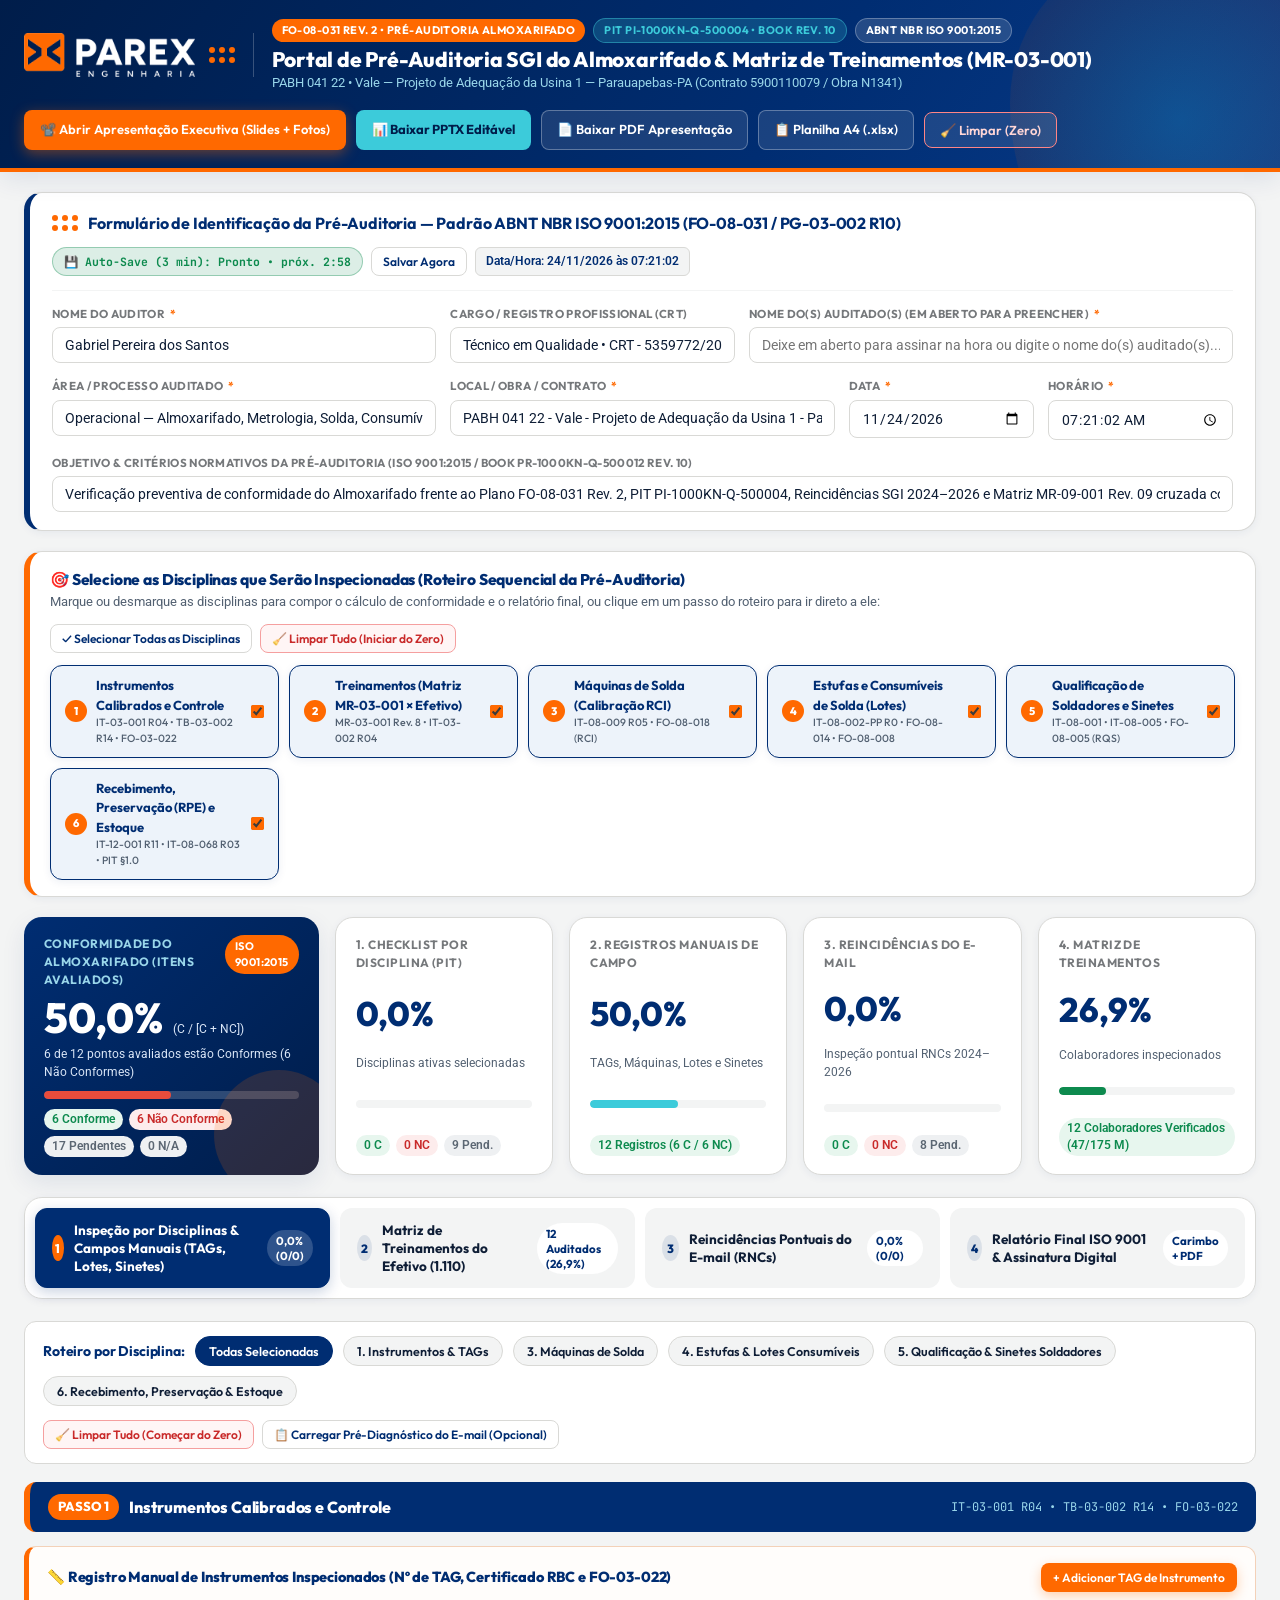
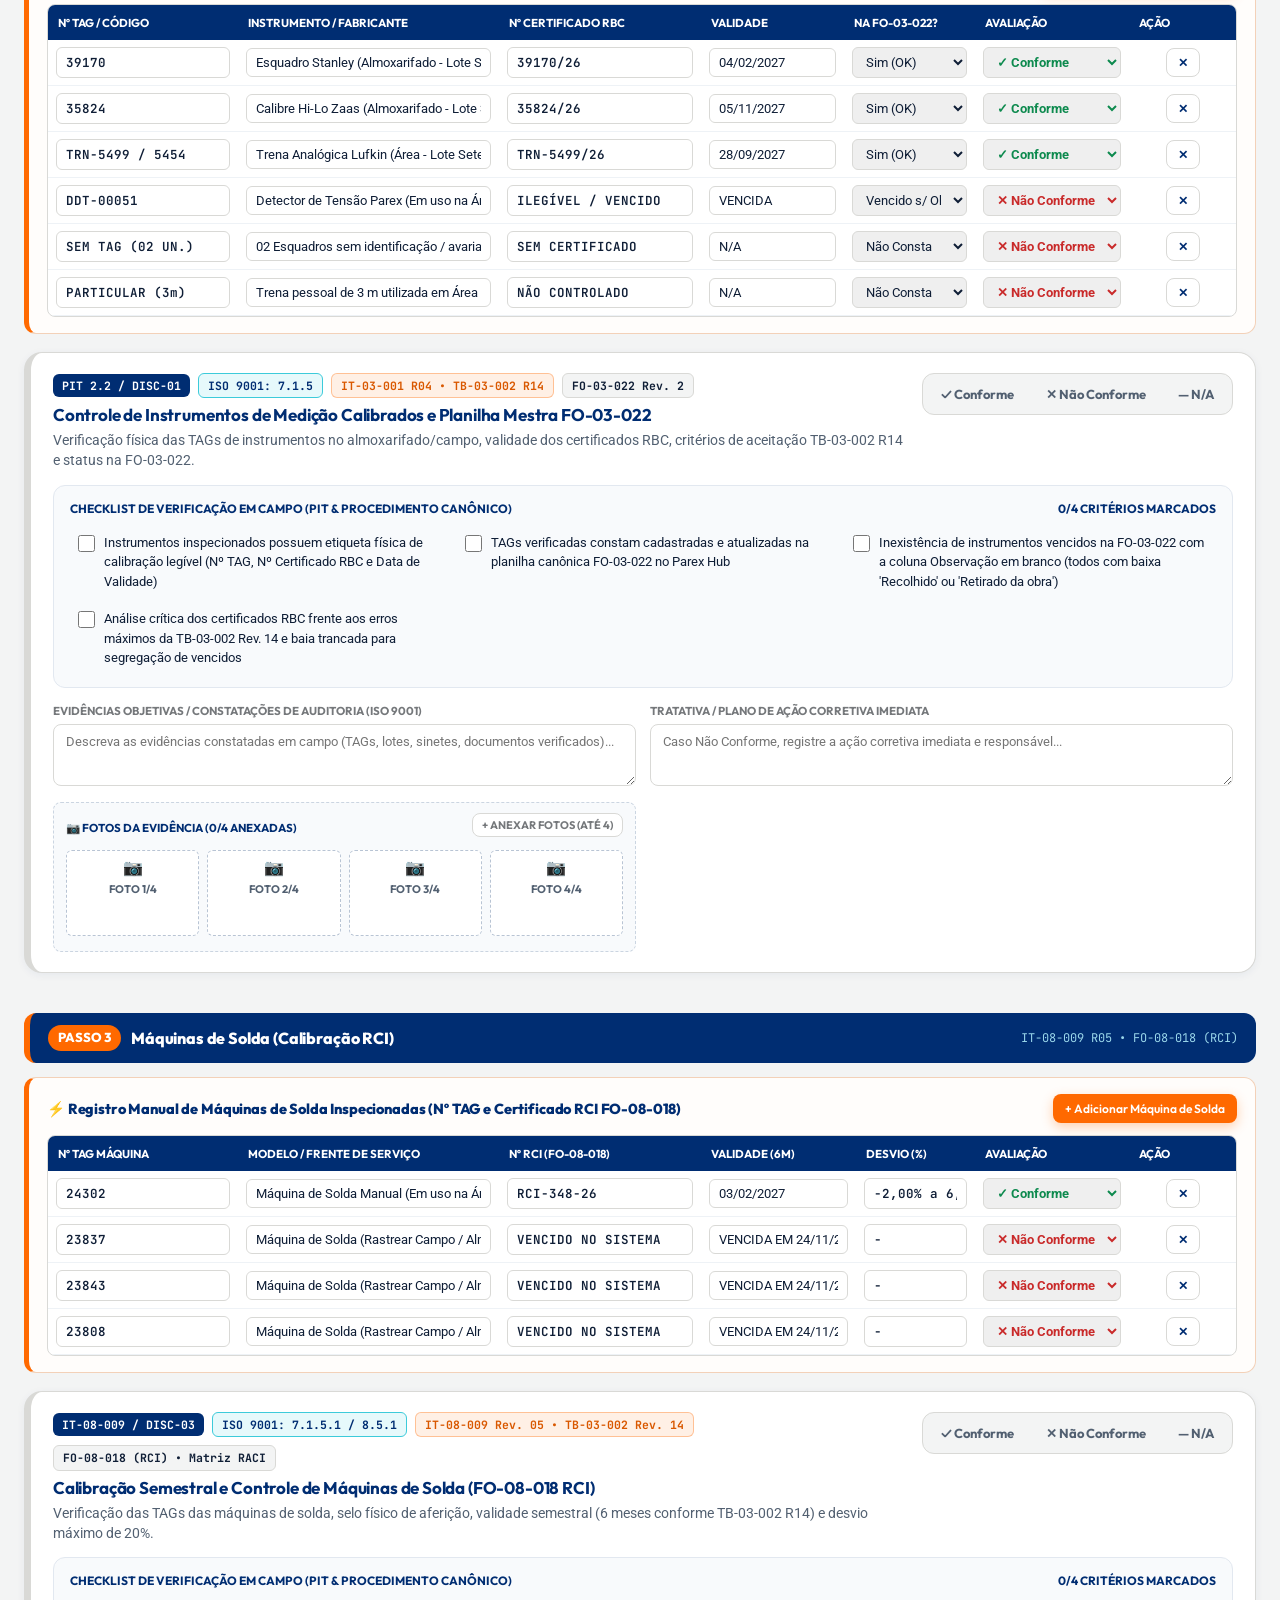
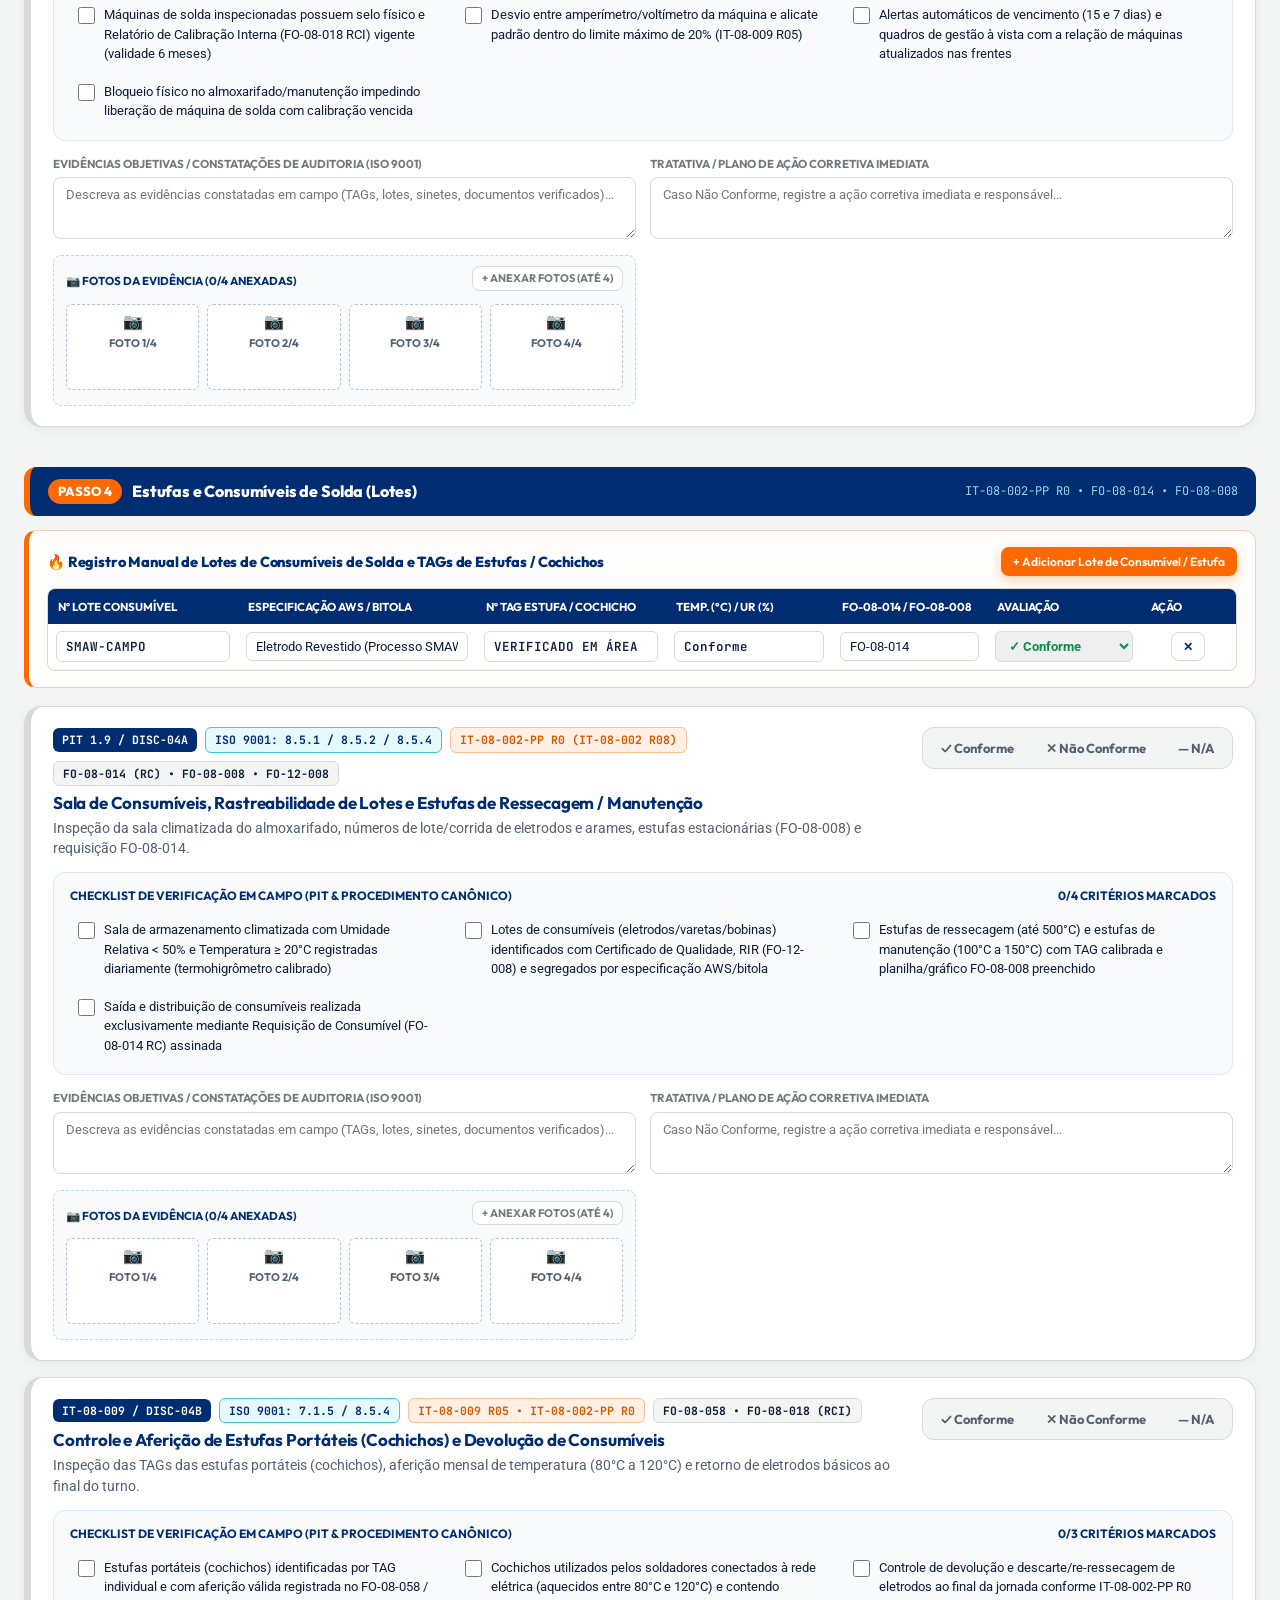
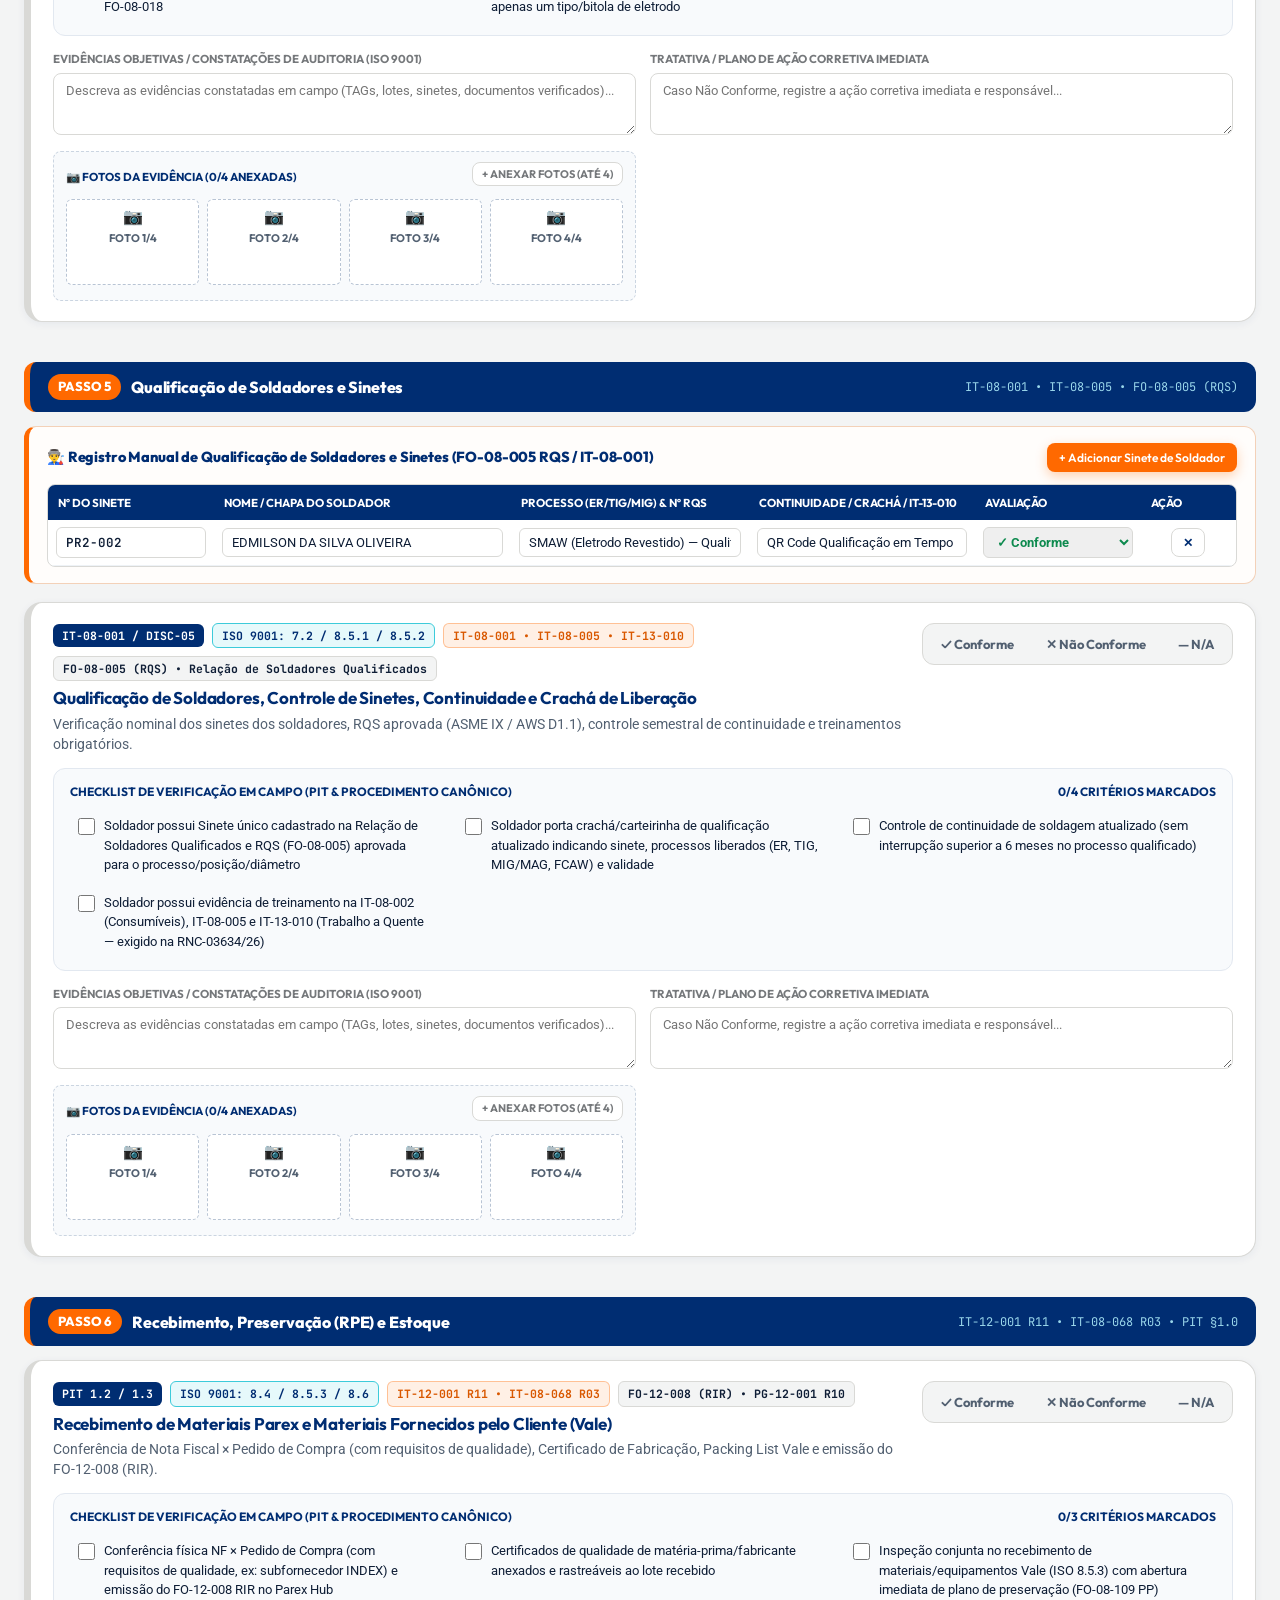
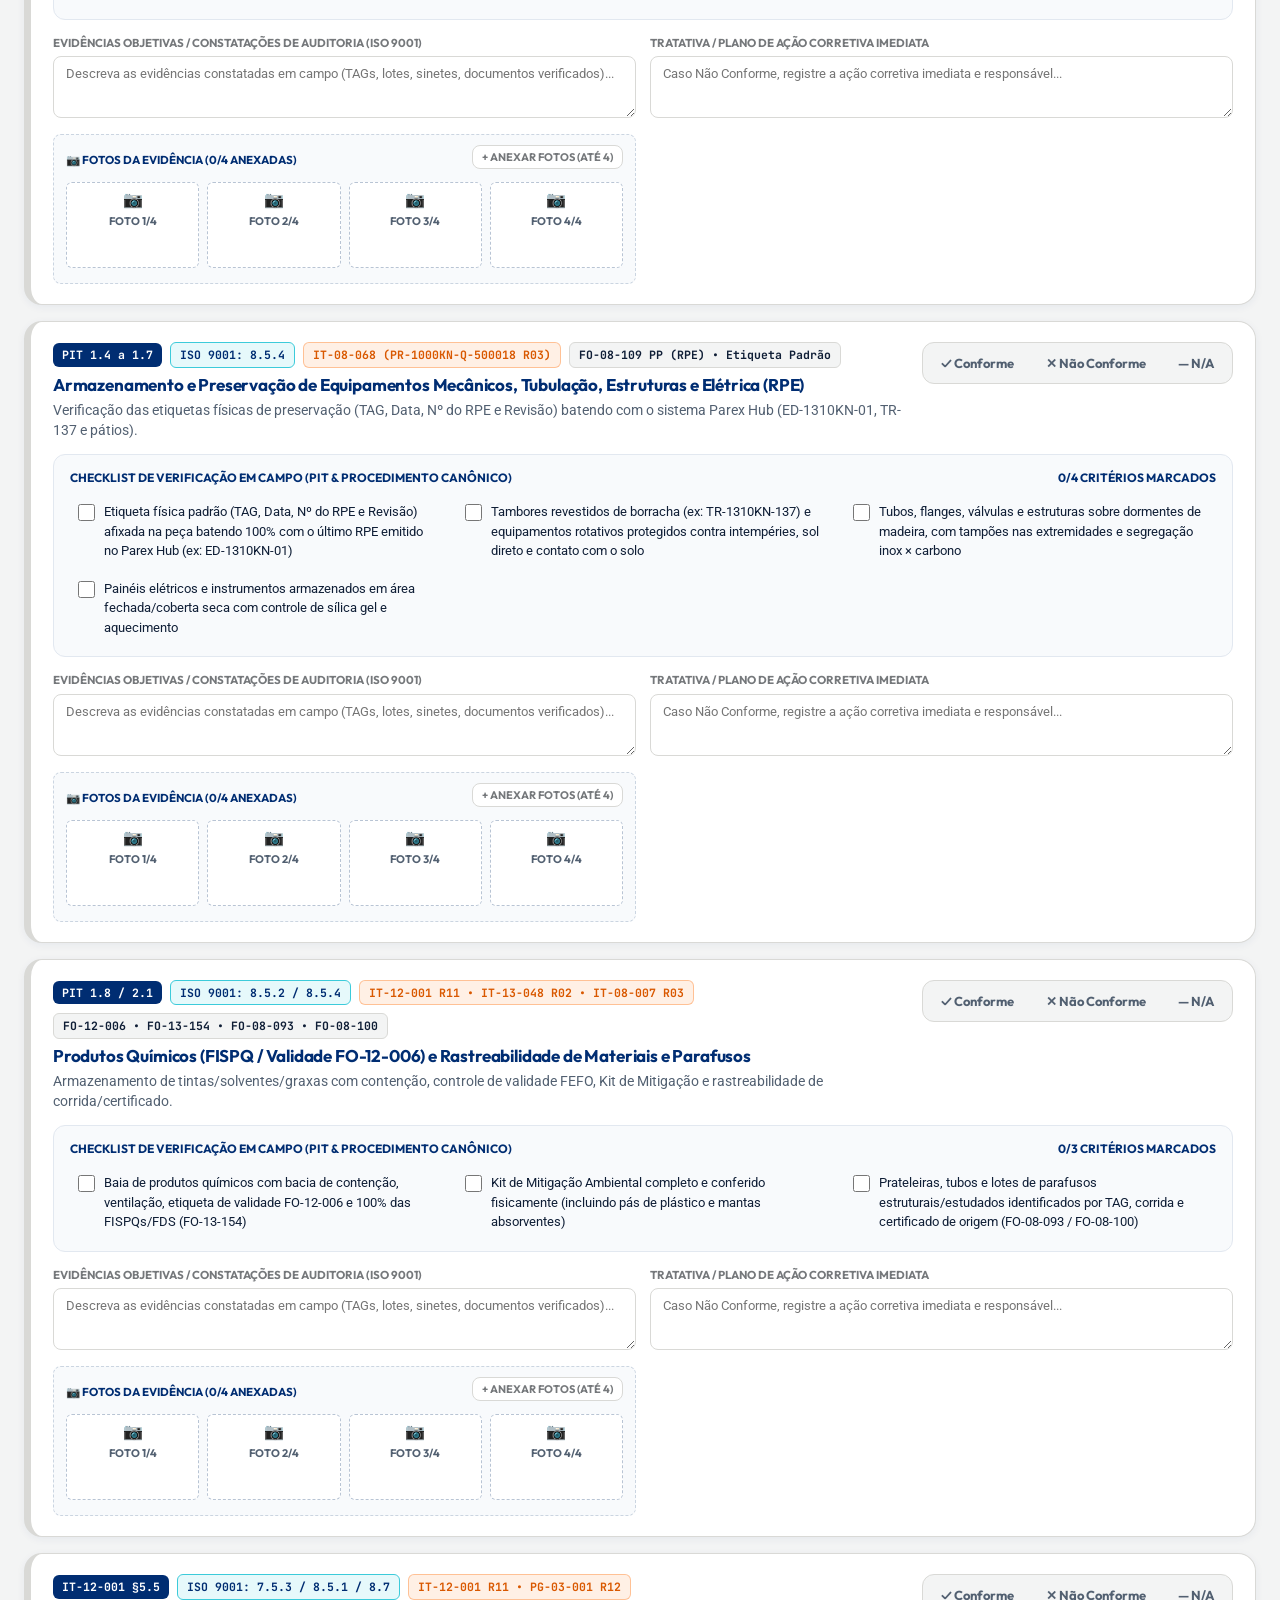
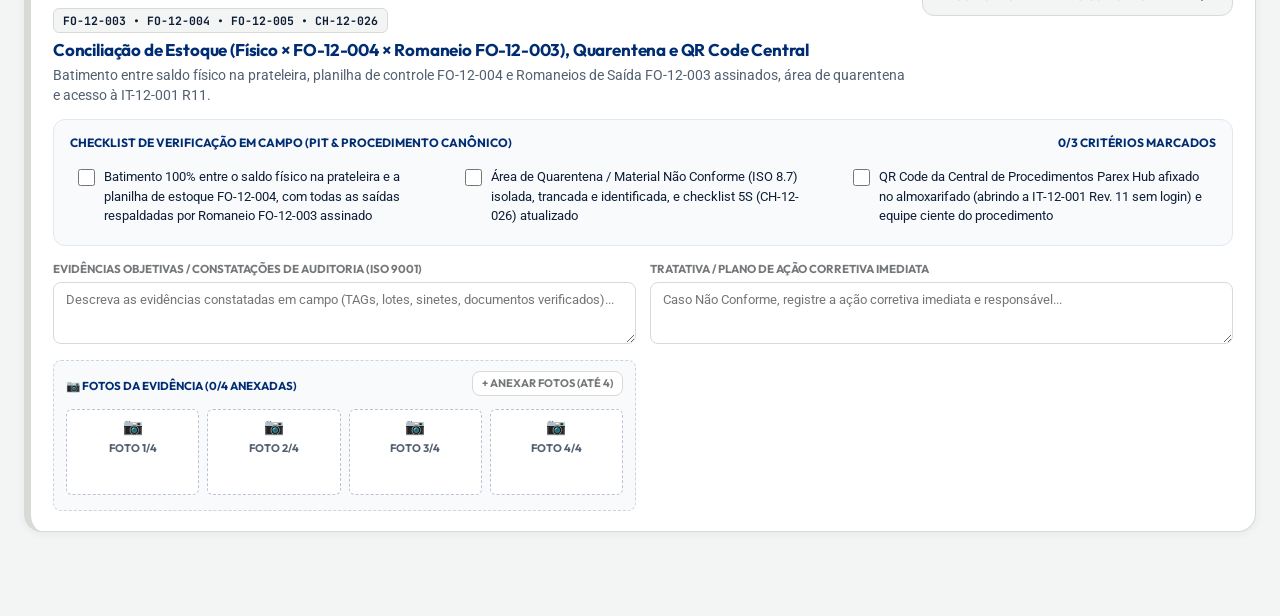
==== commit ba16d09d: "feat(apresentacao): apresentacao executiva Parex (PPTX, PDF e HTML) com fotos de campo, nota consoli" ====
--- a/index.html
+++ b/index.html
@@ -35,17 +35,20 @@
       </div>
 
       <div class="header-actions no-print">
+        <a href="apresentacao.html" class="btn btn-primary" style="background:#FF6900;box-shadow:0 4px 14px rgba(255,105,0,0.4);">
+          <span>📽️ Abrir Apresentação Executiva (Slides + Fotos)</span>
+        </a>
+        <a href="assets/Apresentacao_Auditoria_Qualidade_Almoxarifado_Area_Treinamentos_PAREX.pptx" download class="btn btn-cyan">
+          <span>📊 Baixar PPTX Editável</span>
+        </a>
+        <a href="assets/Apresentacao_Auditoria_Qualidade_Almoxarifado_Area_Treinamentos_PAREX.pdf" download class="btn btn-outline-light">
+          <span>📄 Baixar PDF Apresentação</span>
+        </a>
+        <a href="assets/Planilha_A4_Pre_Auditoria_e_Matriz_Treinamentos_PAREX_ISO9001.xlsx" download class="btn btn-outline-light">
+          <span>📋 Planilha A4 (.xlsx)</span>
+        </a>
         <button type="button" class="btn btn-outline-light" style="border-color:#FF8585;color:#FFD6D6;" onclick="window.PAREX_APP.clearAllAndStartFromZero()">
-          <span>🧹 Limpar Tudo (Zero)</span>
-        </button>
-        <a href="assets/Planilha_A4_Pre_Auditoria_e_Matriz_Treinamentos_PAREX_ISO9001.xlsx" download class="btn btn-cyan">
-          <span>📊 Baixar Planilha Excel A4 (.xlsx)</span>
-        </a>
-        <button type="button" class="btn btn-primary" onclick="window.PAREX_PDF.exportA4ChecklistSheetPDF()">
-          <span>📋 PDF Planilha A4 (12 Colab. C/NC)</span>
-        </button>
-        <button type="button" class="btn btn-outline-light" onclick="window.PAREX_PDF.exportFullAuditPDF()">
-          <span>📄 Relatório ISO 9001 (PDF)</span>
+          <span>🧹 Limpar (Zero)</span>
         </button>
       </div>
     </div>
